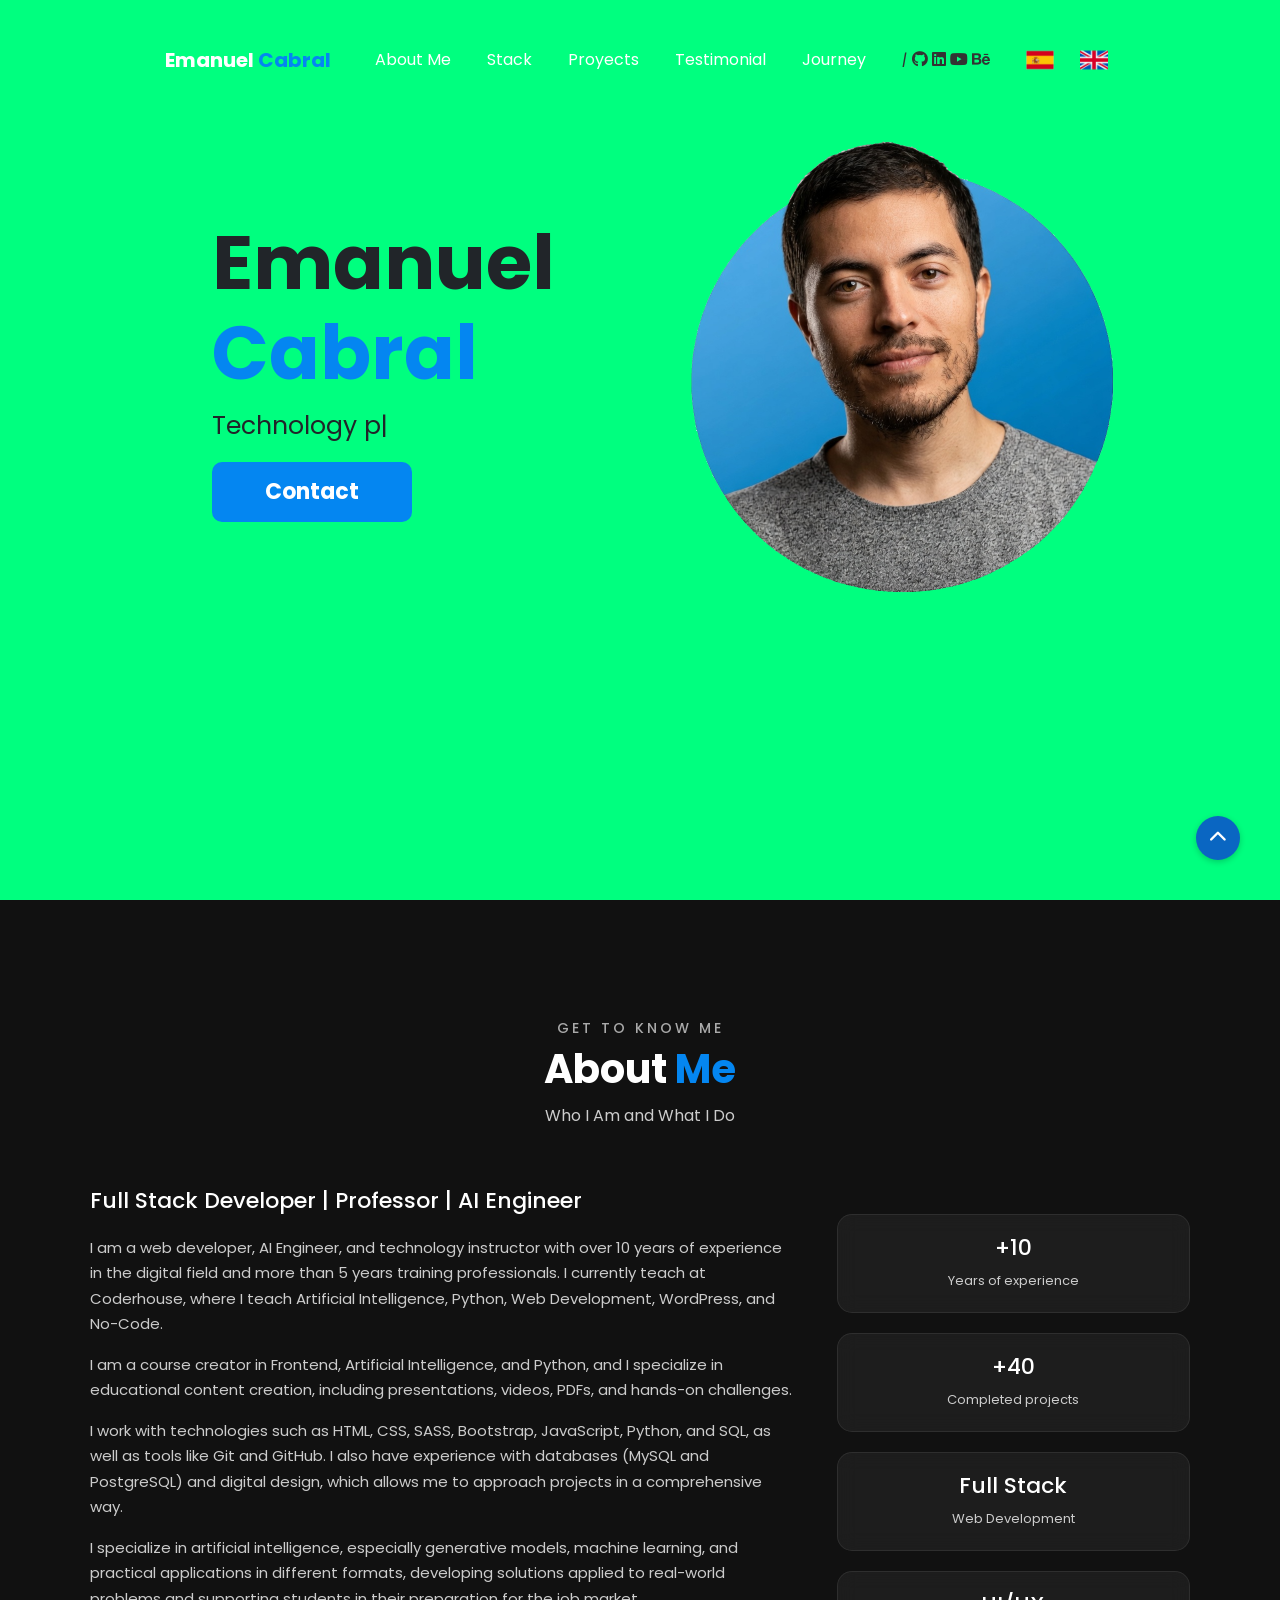
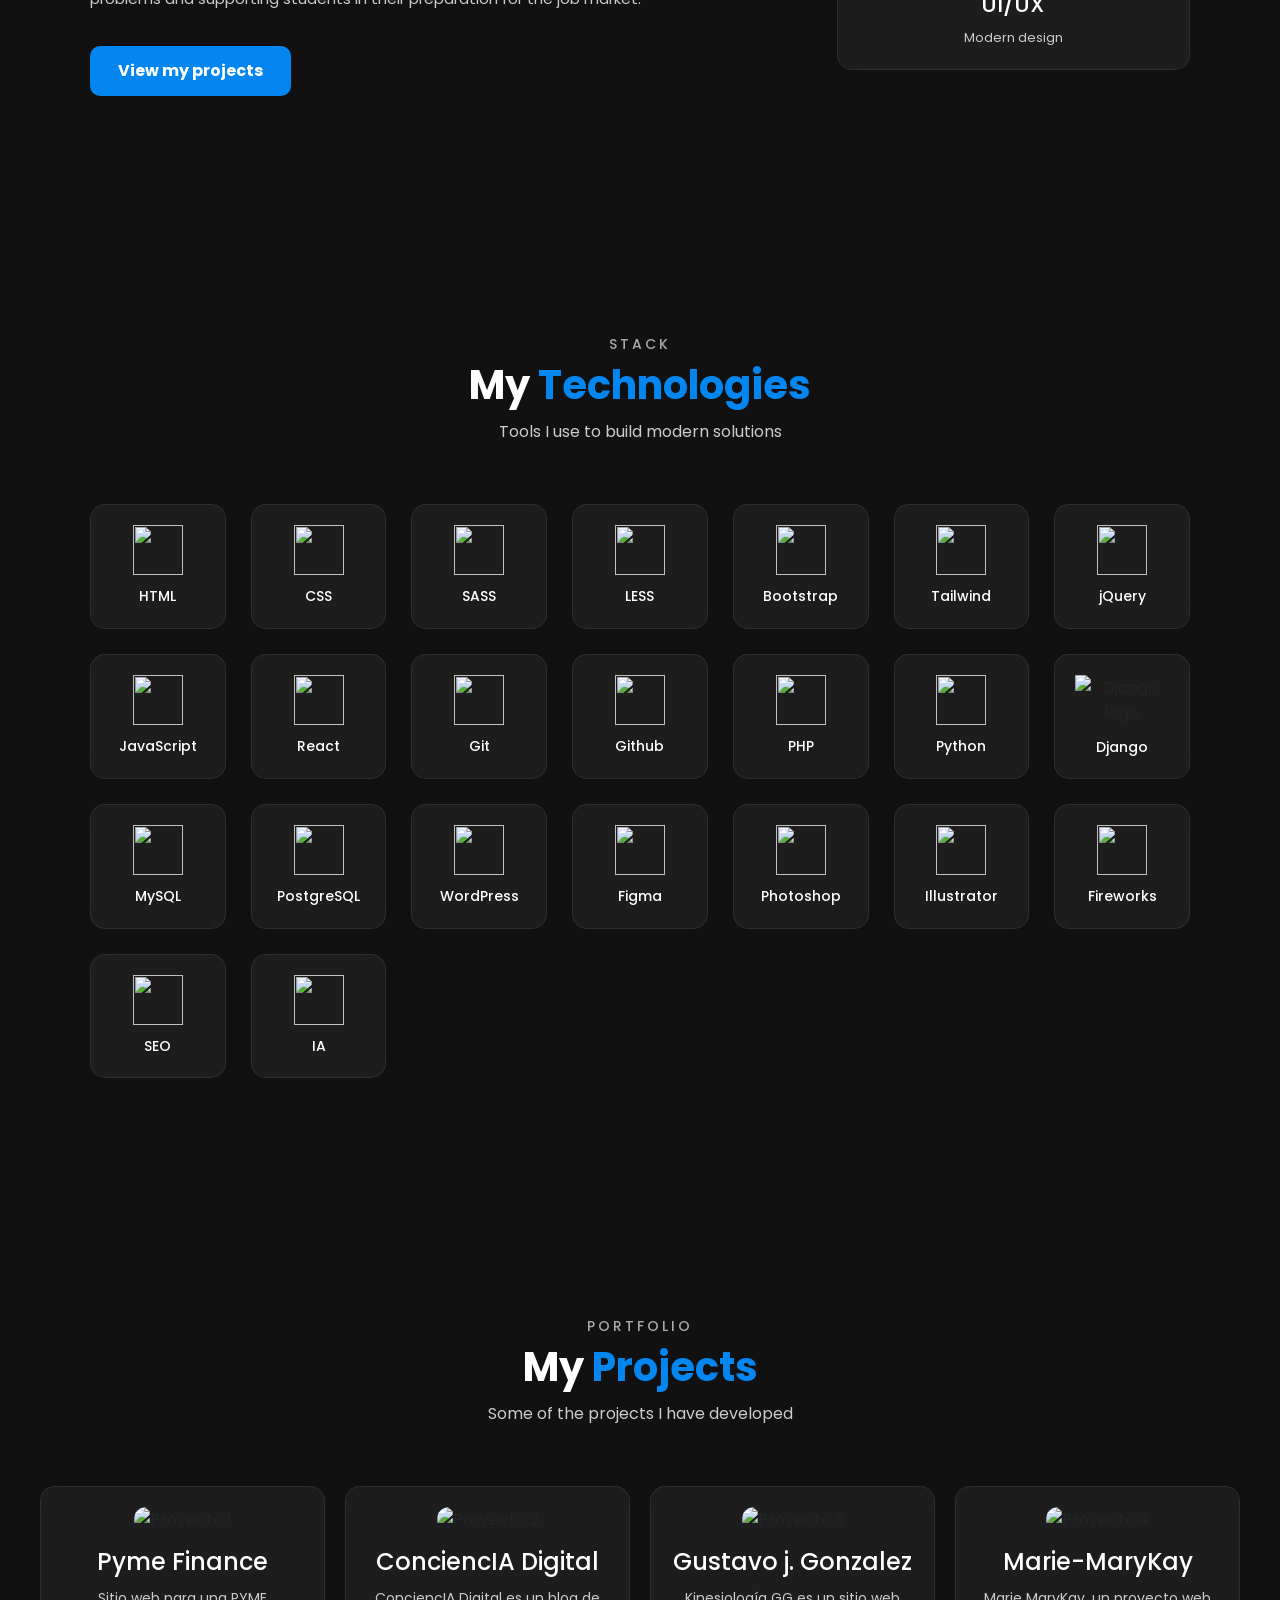
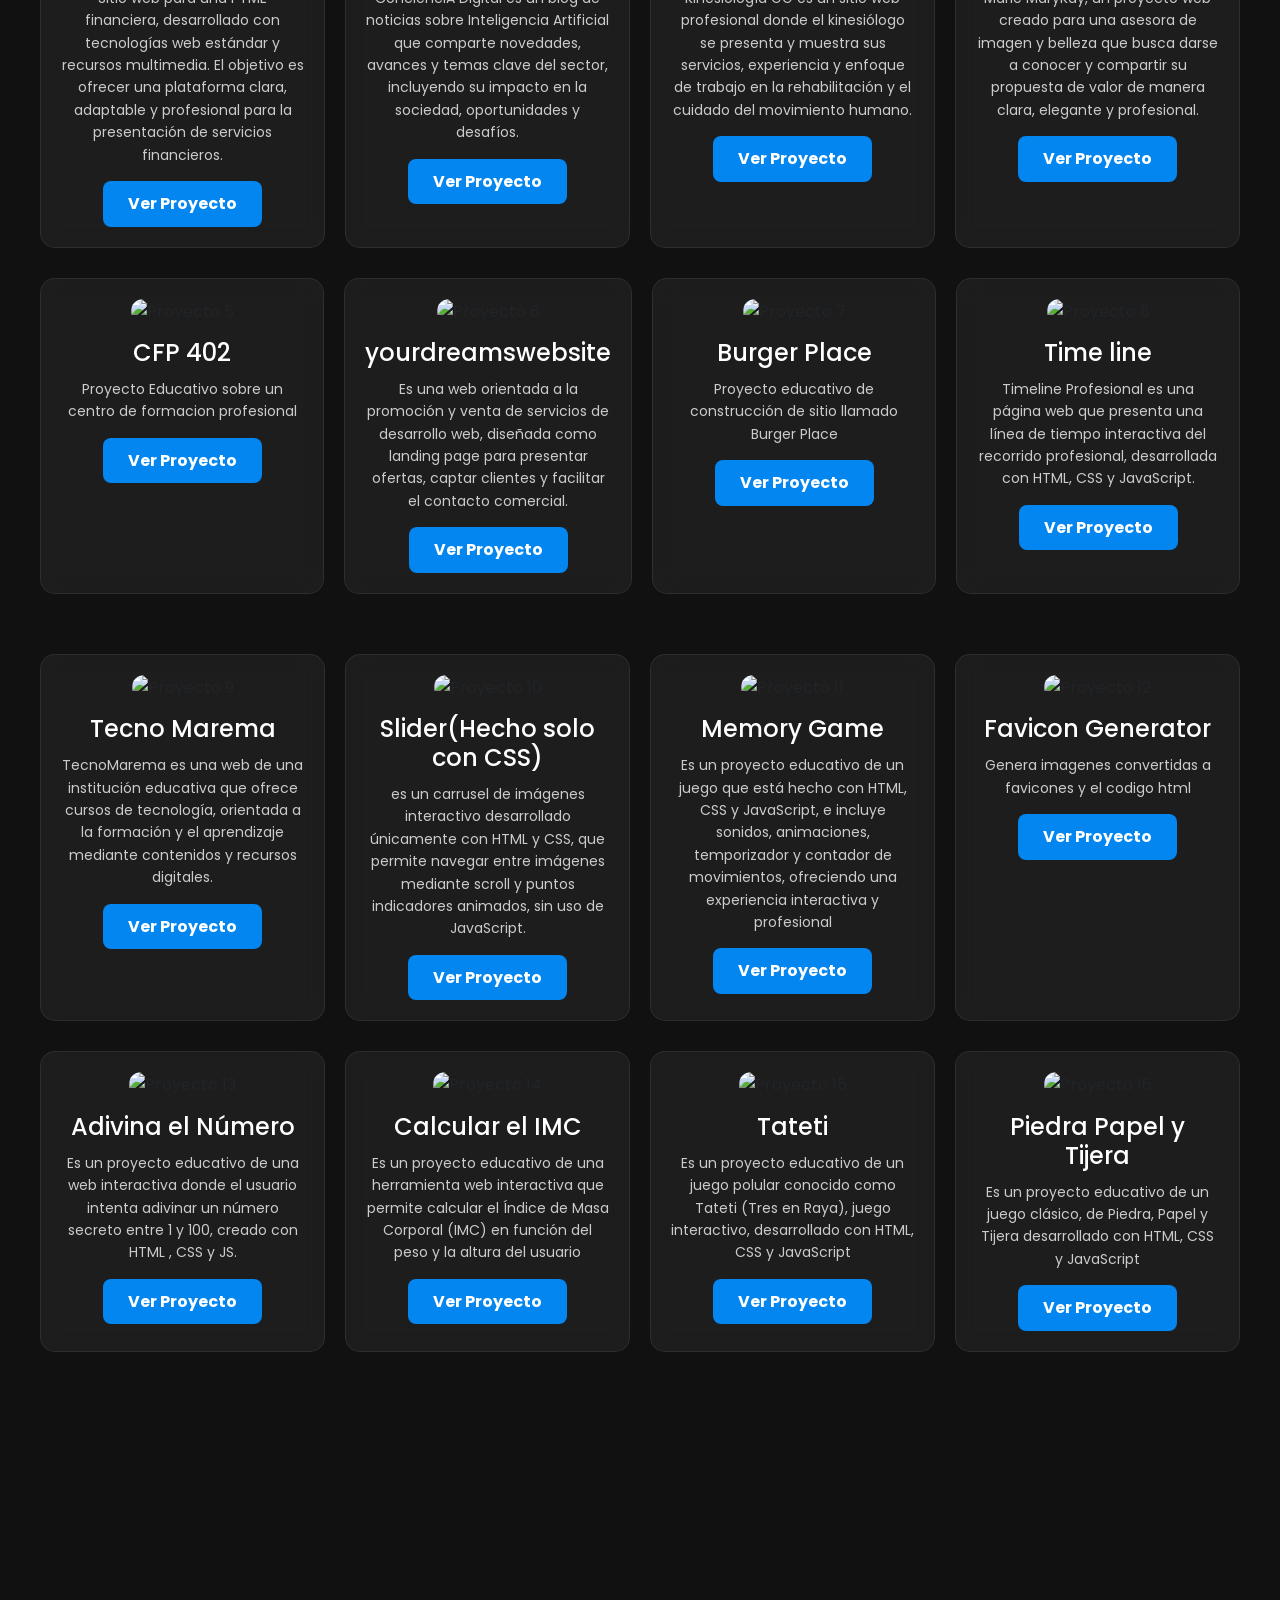
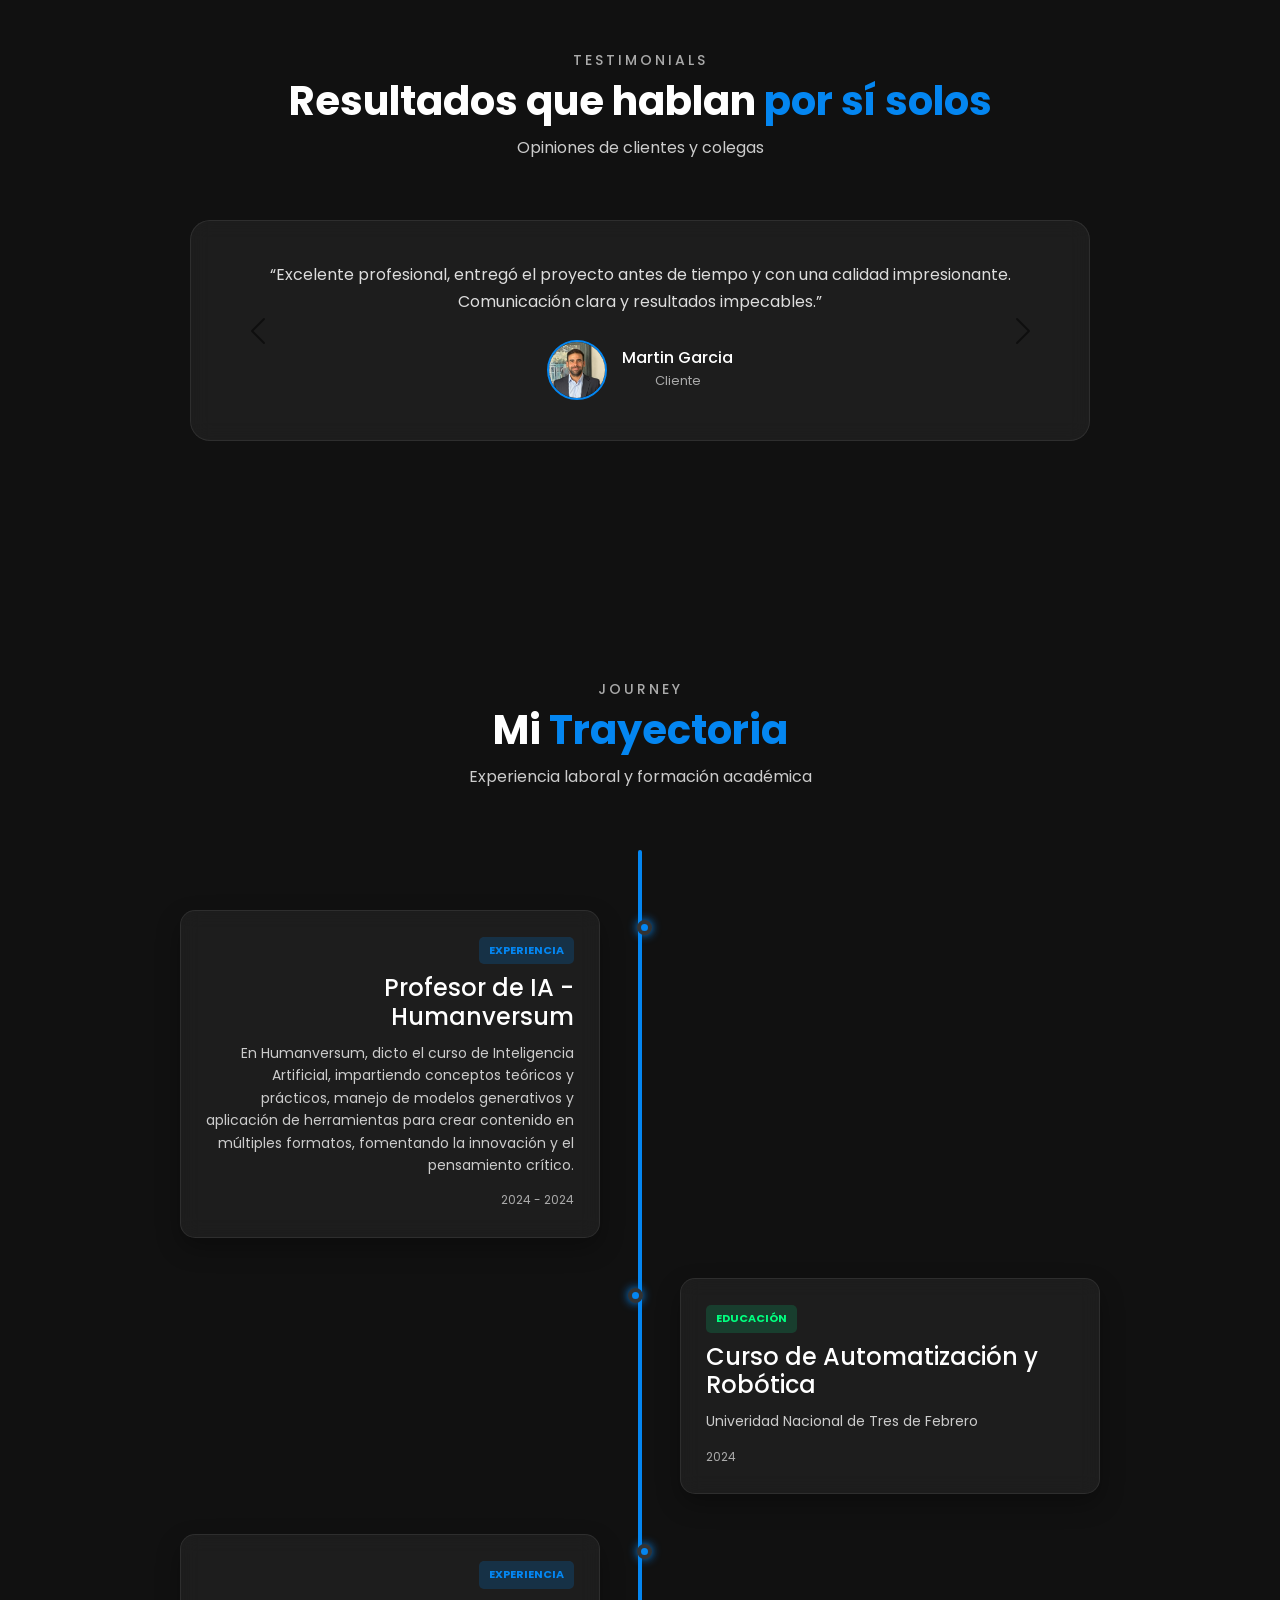
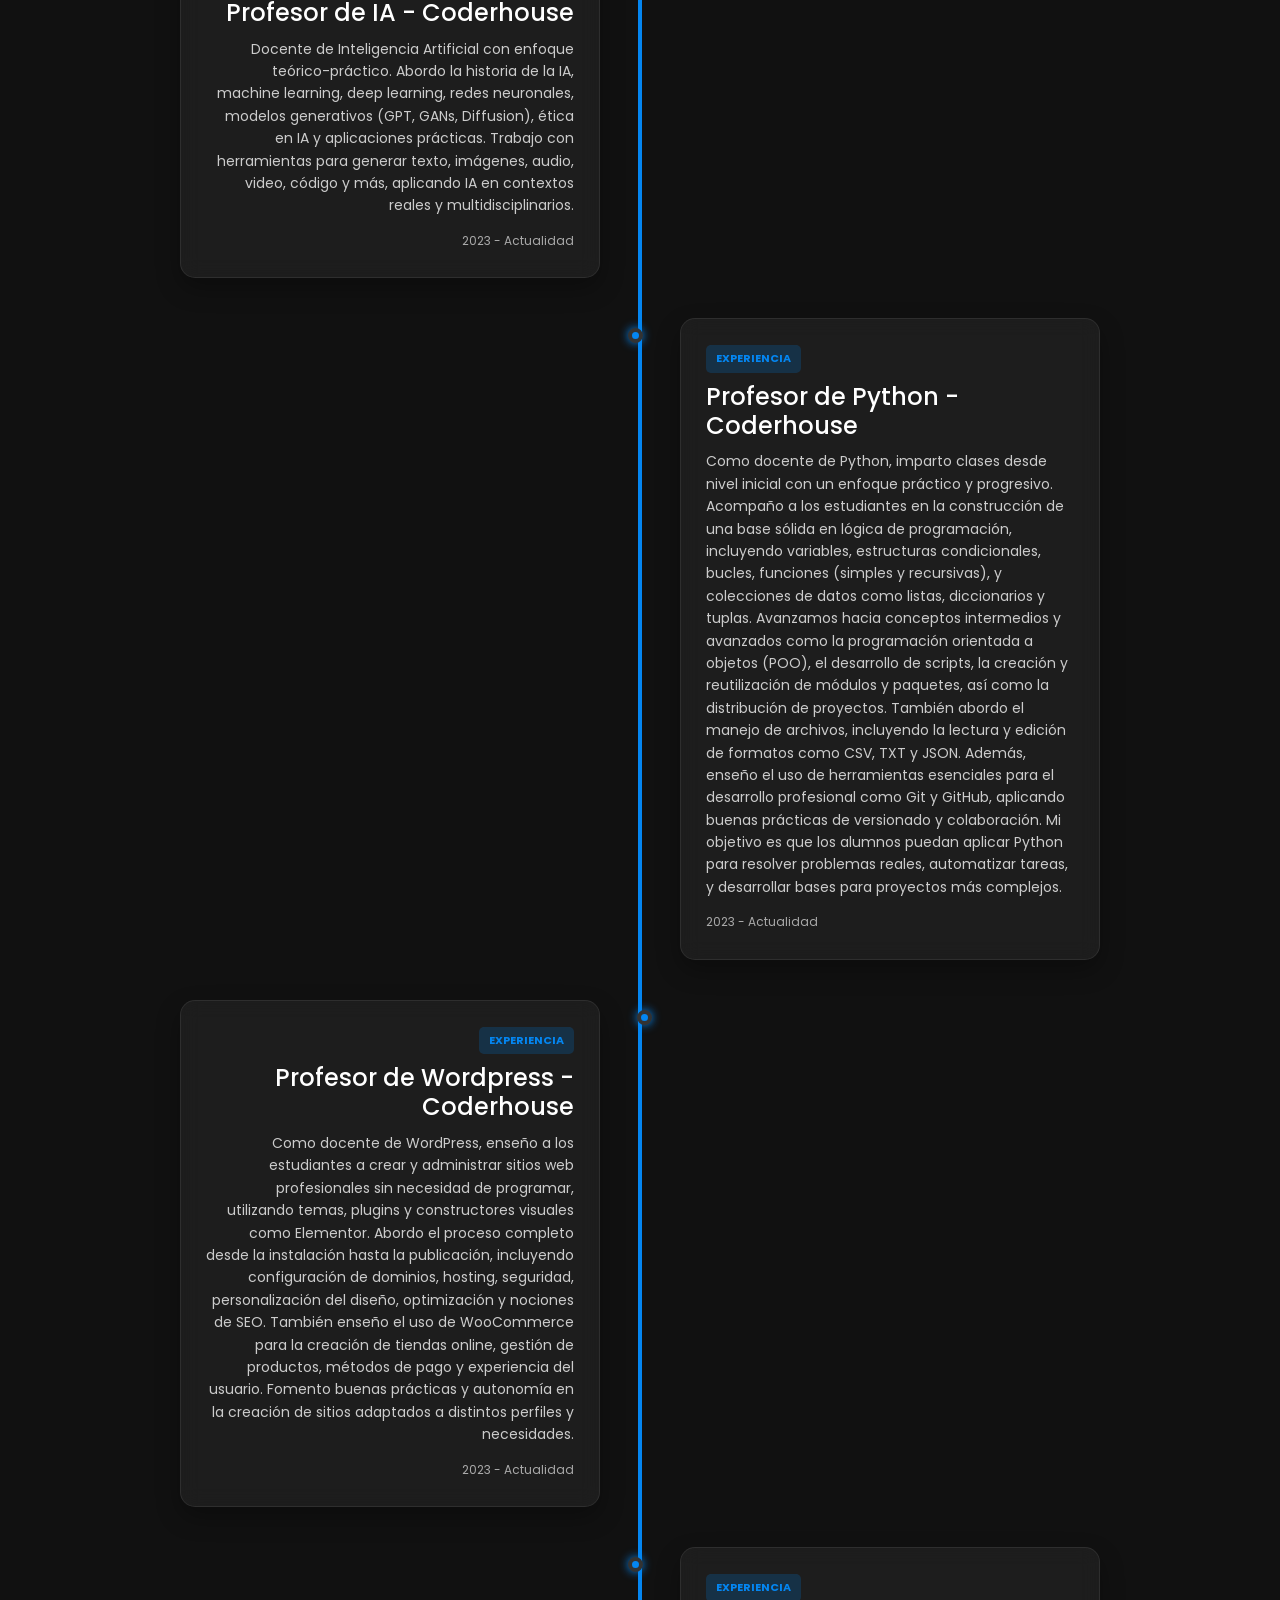
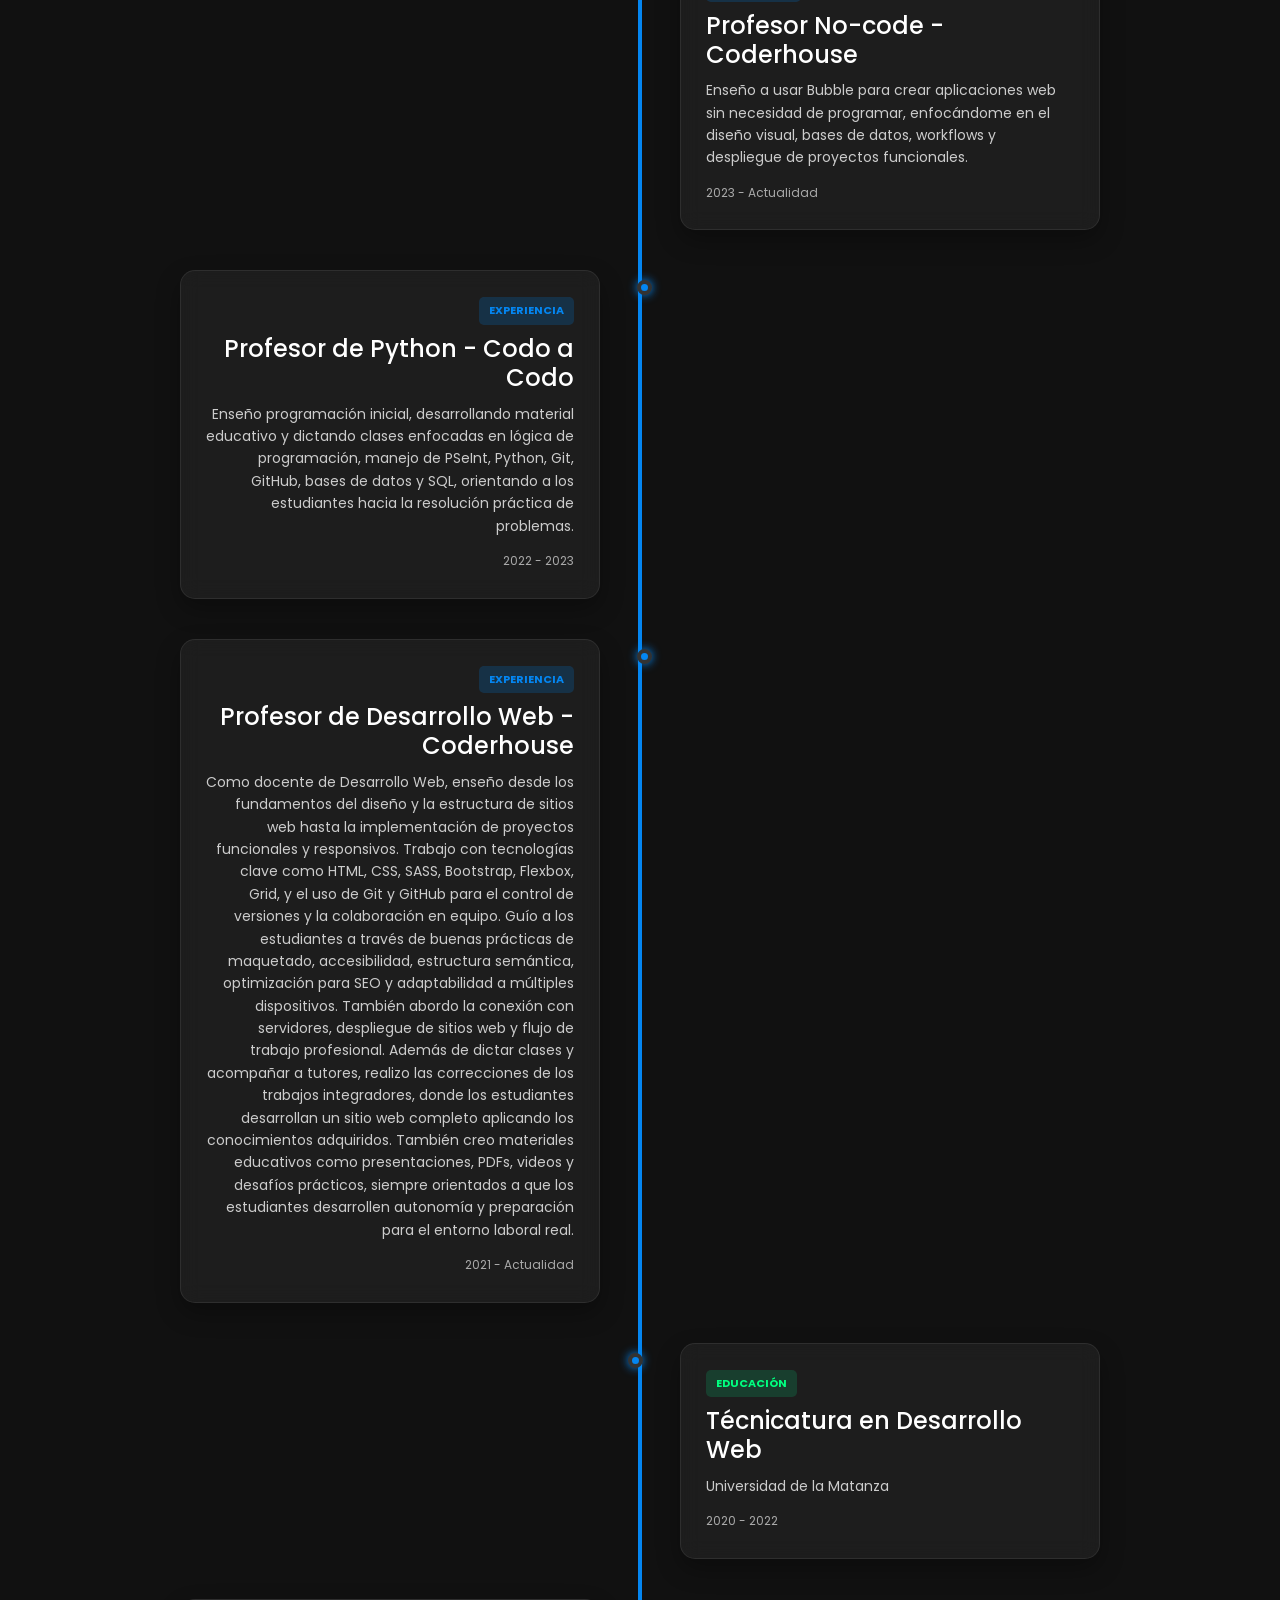
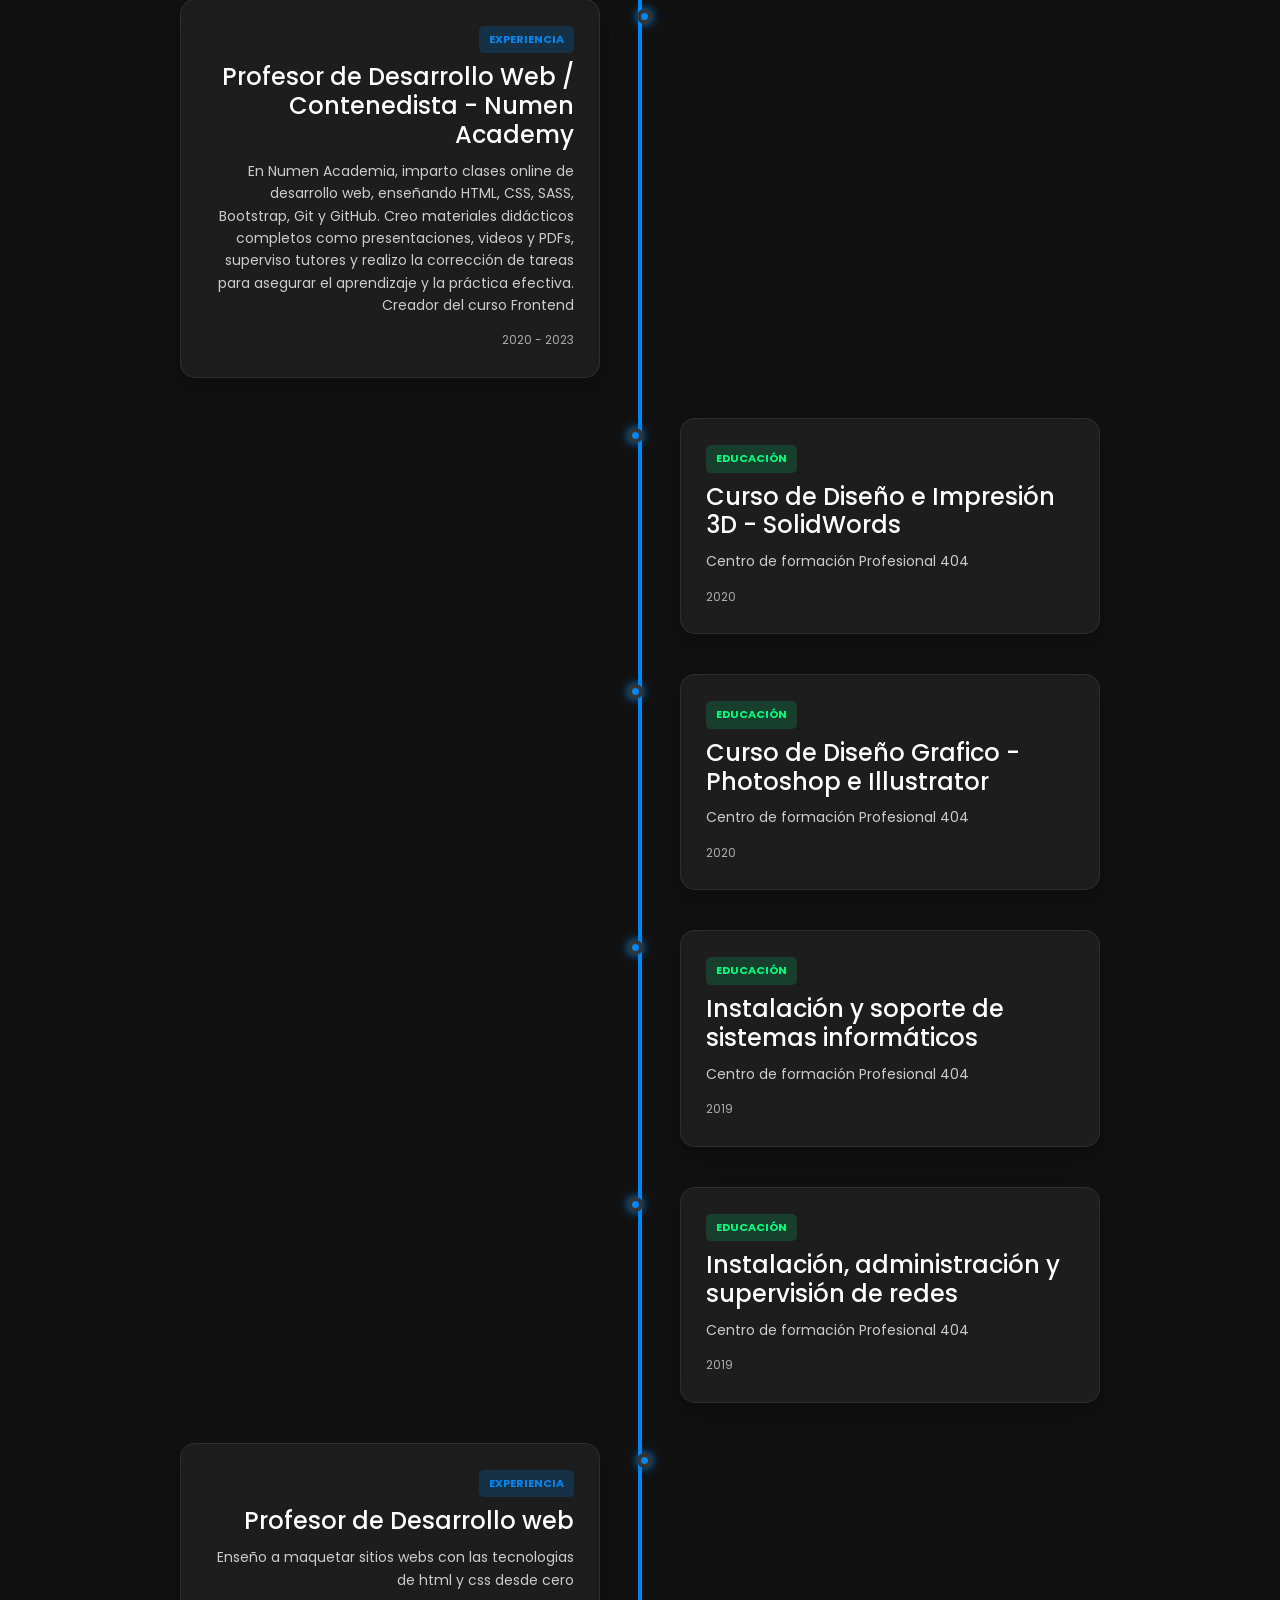
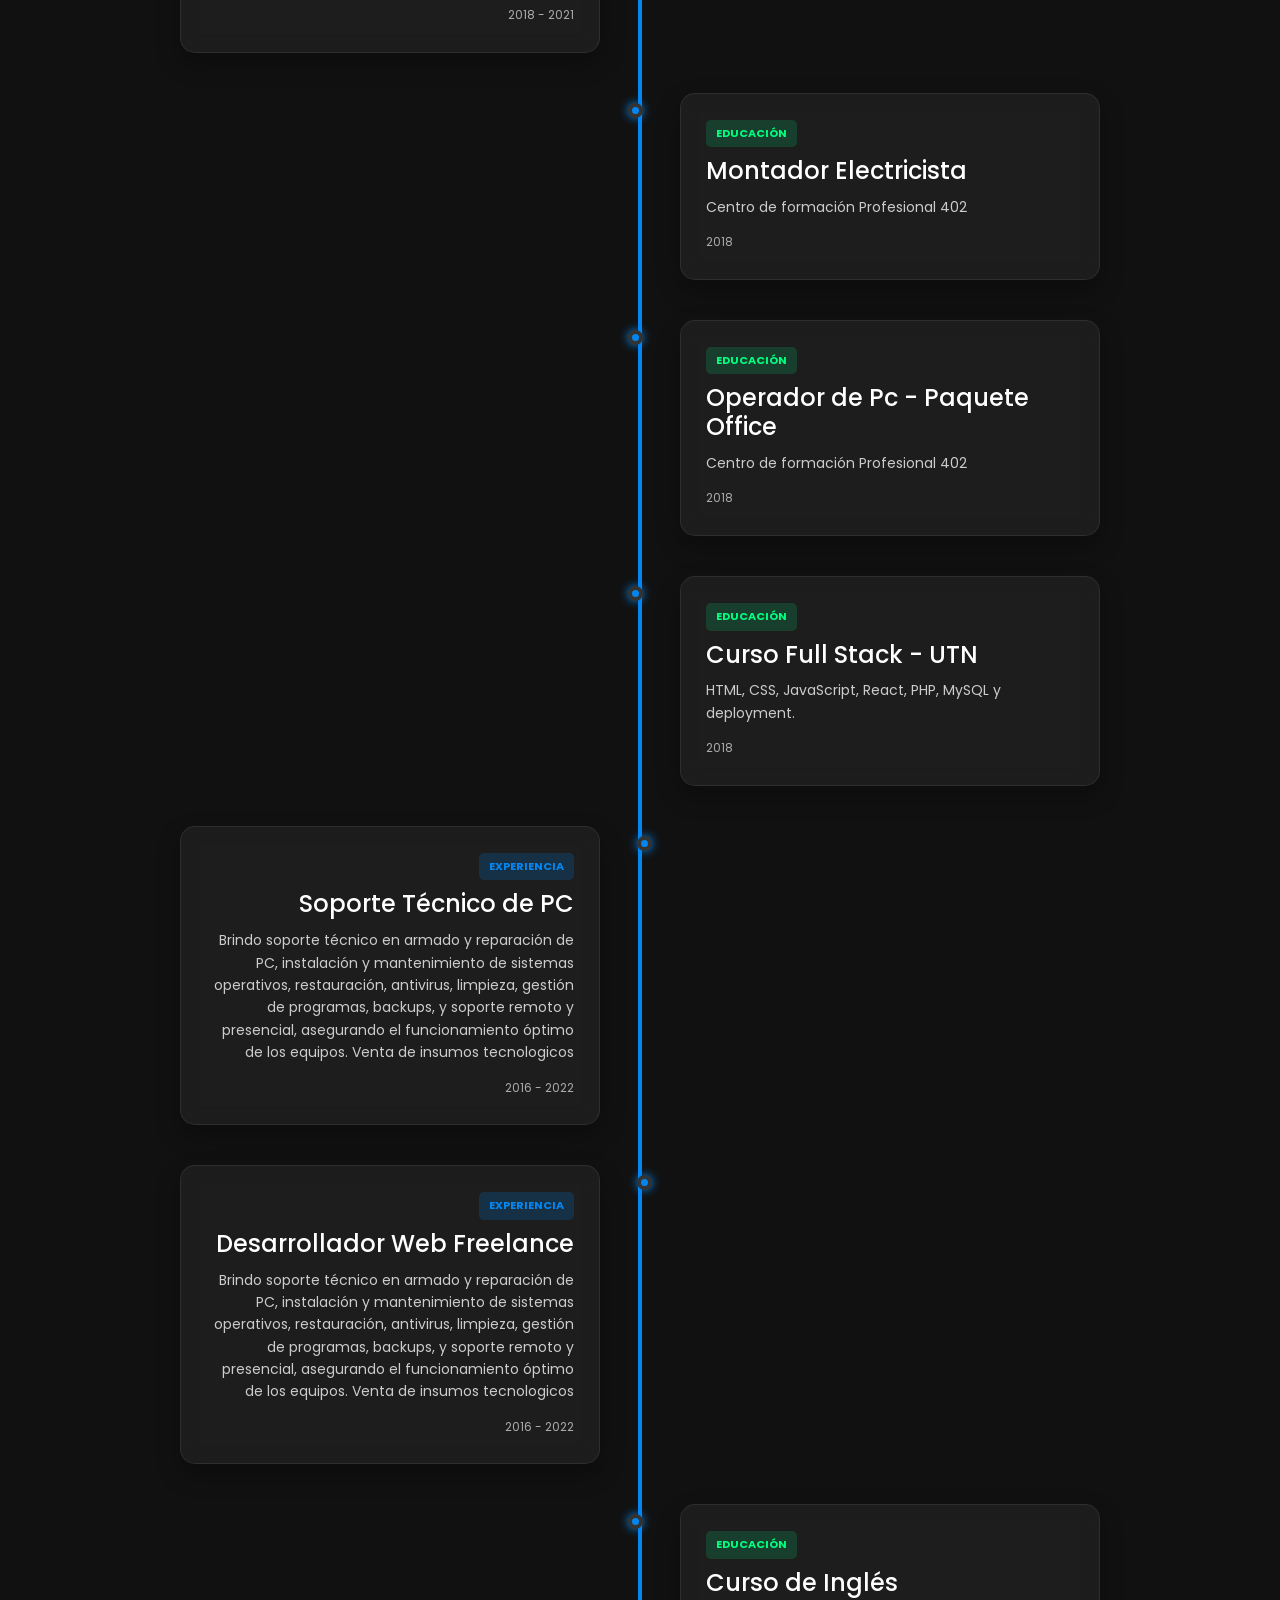
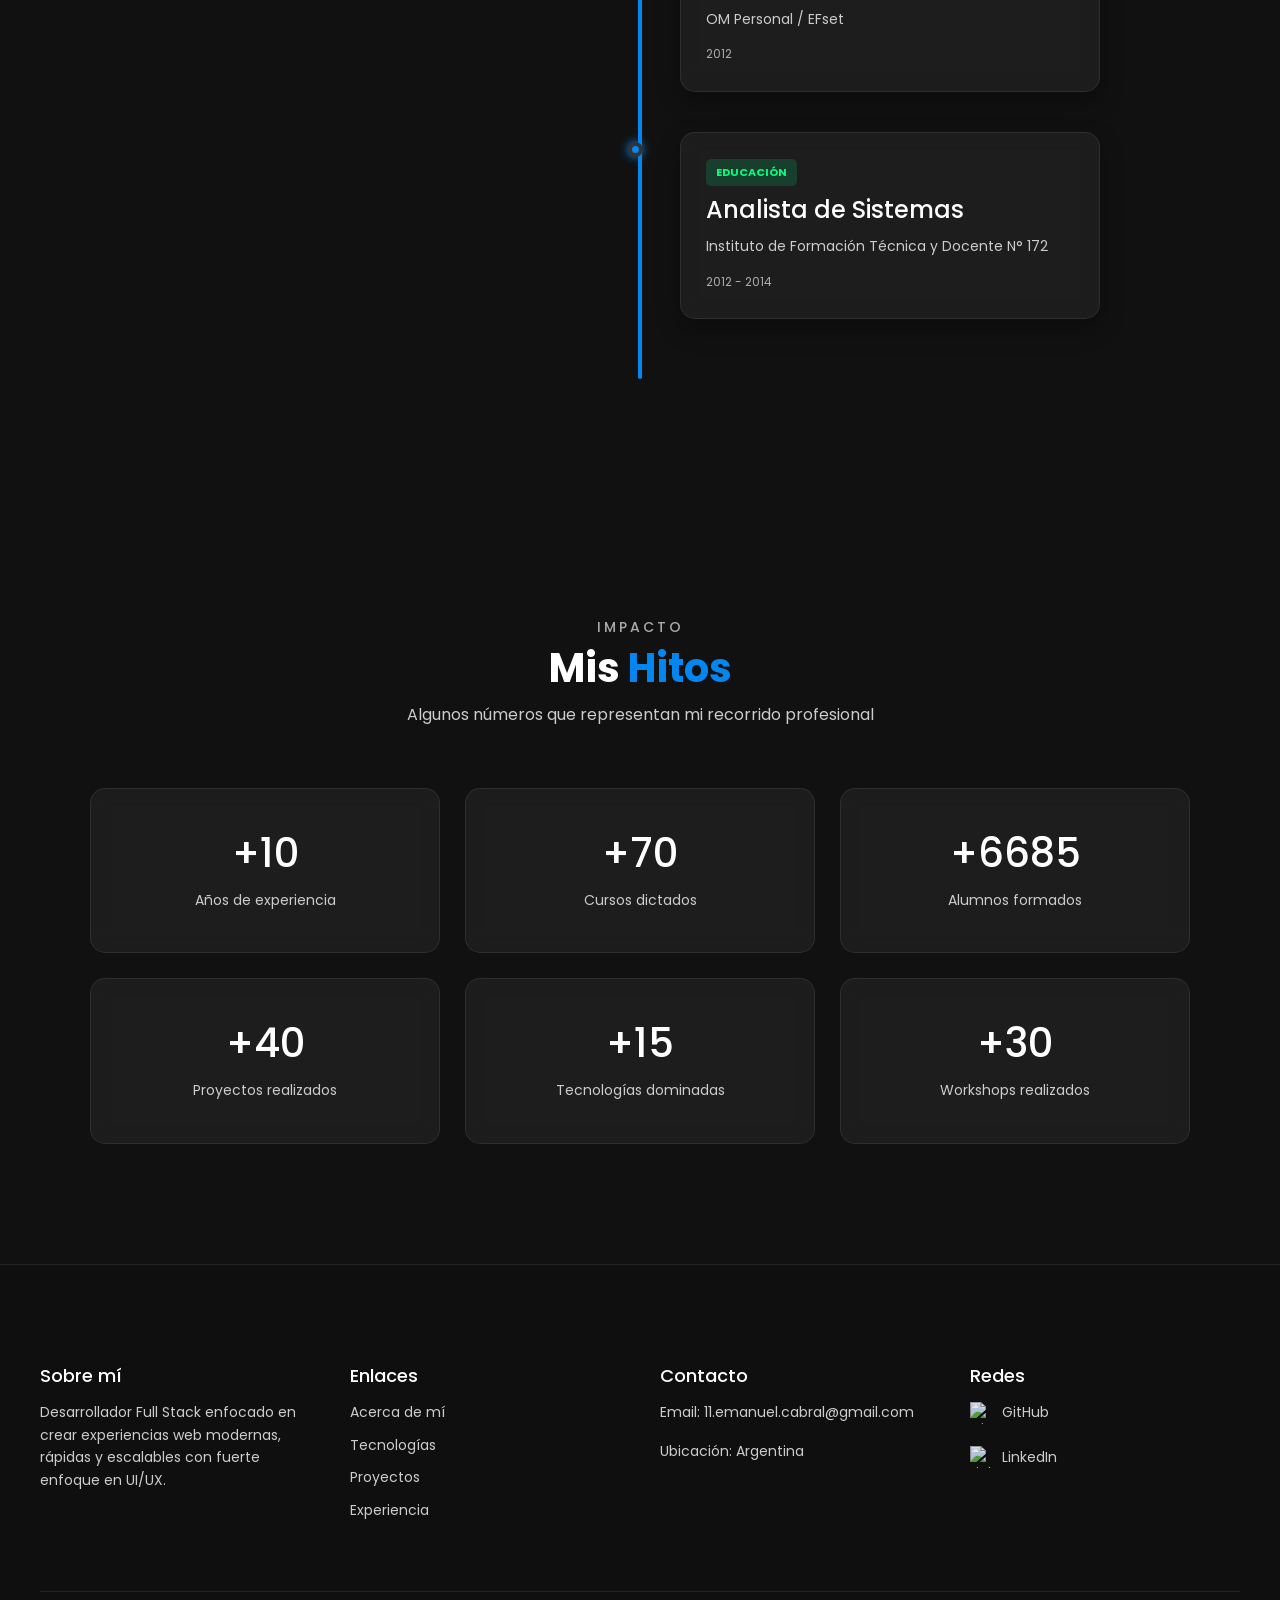
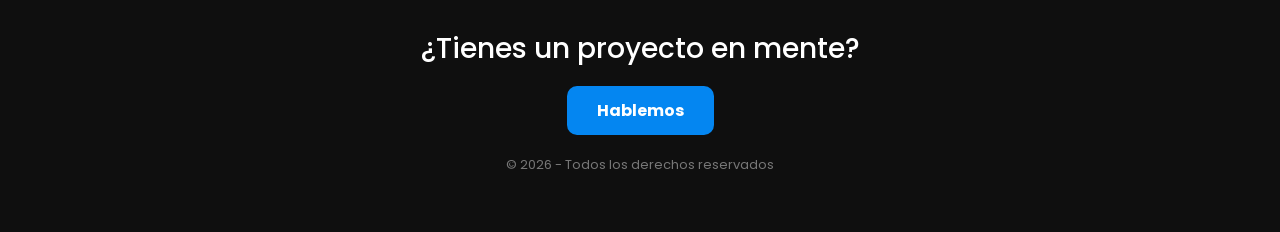
==== home.html @ 0cf4a645 "se avanza con la pagina en ingles" ====
<!DOCTYPE html>
<html lang="en">
<head>
    <meta charset="UTF-8">
    <meta name="viewport" content="width=device-width, initial-scale=1.0">
    <link rel="shortcut icon" href="img/perfil1.png" type="image/x-icon">
    <link rel="stylesheet" href="https://cdnjs.cloudflare.com/ajax/libs/font-awesome/6.5.0/css/all.min.css">
    <link href="https://cdn.jsdelivr.net/npm/bootstrap@5.1.3/dist/css/bootstrap.min.css" rel="stylesheet">
    <link rel="stylesheet" href="https://cdnjs.cloudflare.com/ajax/libs/font-awesome/7.0.1/css/all.min.css">
    <link rel="stylesheet" href="style.css">
    <title>Emanuel Cabral</title>
</head>
<body>

<!--------------------------------- HERO INICIA -------------------------------------->
<div class="container-fluid banner">
    <canvas class="canvasParticles-two" width="1536" height="243"></canvas>
    <nav class="navbar navbar-expand-sm">
        <div class="container-fluid">

            <button class="navbar-toggler" type="button" data-bs-toggle="collapse" data-bs-target="#collapsibleNavbar">
                <span class="navbar-toggler-icon"></span>
            </button>

            <div class="collapse navbar-collapse justify-content-center" id="collapsibleNavbar">
                <ul class="navbar-nav align-items-center">

                    <!-- BRAND centrado -->
                    <li class="nav-item">
                        <a class="navbar-brand" href="#">Emanuel <span>Cabral</span></a>
                    </li>

                    <li class="nav-item">
                        <a class="nav-link" href="#about">About Me</a>
                    </li>
                    <li class="nav-item">
                        <a class="nav-link" href="#stack">Stack</a>
                    </li>
                    <li class="nav-item">
                        <a class="nav-link" href="#portfolio">Proyects</a>
                    </li>
                    <li class="nav-item">
                        <a class="nav-link" href="#testimonios">Testimonial</a>
                    </li>
                    <li class="nav-item">
                        <a class="nav-link" href="#timeline">Journey</a>
                    </li>

                    <!-- REDES -->
                    <li class="nav-item">
                        <a class="nav-link" href="#">
                            <i>| </i>
                            <i class="fa-brands fa-github"></i>
                            <i class="fa-brands fa-linkedin"></i>
                            <i class="fa-brands fa-youtube"></i>
                            <i class="fa-brands fa-behance"></i>
                        </a>
                    </li>

                    <!-- IDIOMAS -->
                    <li class="nav-item idiomas">
                        <a class="nav-link" href="index-es.html" title="Español">
                            <img src="img/spain.png" alt="Español">
                        </a>
                        <a class="nav-link" href="index-en.html" title="English">
                            <img src="img/reino-unido.png" alt="English">
                        </a>
                    </li>

                </ul>
            </div>

        </div>
    </nav>

    <div class="container call">
        <div class="row">
            <div class="col-sm-6 call-left">
                <h1>Emanuel <span>Cabral</span></h1>
                <!-- <p>Desarrollador Web - Profesor - IA</p> -->
                 <p id="text"></p>
                <a href="#">Contact</a>
            </div>
            <div class="col-sm-6">
                <img src="img/perfil1.png" alt="perfil">
            </div>
        </div>
    </div>

</div>
<!--------------------------------- HERO FIN ----------------------------------------->

<!--------------------------------- ABOUT ME INICIA ---------------------------------->
<section class="about-me" id="about">

  <div class="about-me-wrapper">

    <div class="about-me-header">
      <h3>GET TO KNOW ME</h3>
      <h2>About <span>Me</span></h2>
      <p>Who I Am and What I Do</p>
    </div>

    <div class="about-me-content">

      <!-- IZQUIERDA -->
      <div class="about-me-text">

        <h4>Full Stack Developer <span>|</span> Professor <span>|</span> AI Engineer</h4>

    <p>
        I am a <span class="highlight">web developer</span>, <span class="highlight">AI Engineer</span>, and <span class="highlight">technology instructor</span> with over <span class="highlight">10 years of experience</span> in the digital field and more than <span class="highlight">5 years training professionals</span>. I currently teach at <span class="highlight">Coderhouse</span>, where I teach <span class="highlight">Artificial Intelligence</span>, <span class="highlight">Python</span>, <span class="highlight">Web Development</span>, <span class="highlight">WordPress</span>, and <span class="highlight">No-Code</span>.
    </p>

    <p>
        I am a <span class="highlight">course creator</span> in <span class="highlight">Frontend</span>, <span class="highlight">Artificial Intelligence</span>, and <span class="highlight">Python</span>, and I specialize in <span class="highlight">educational content creation</span>, including <span class="highlight">presentations</span>, <span class="highlight">videos</span>, <span class="highlight">PDFs</span>, and <span class="highlight">hands-on challenges</span>.
    </p>

    <p>
        I work with technologies such as <span class="highlight">HTML</span>, <span class="highlight">CSS</span>, <span class="highlight">SASS</span>, <span class="highlight">Bootstrap</span>, <span class="highlight">JavaScript</span>, <span class="highlight">Python</span>, and <span class="highlight">SQL</span>, as well as tools like <span class="highlight">Git</span> and <span class="highlight">GitHub</span>. I also have experience with <span class="highlight">databases</span> (<span class="highlight">MySQL</span> and <span class="highlight">PostgreSQL</span>) and <span class="highlight">digital design</span>, which allows me to approach <span class="highlight">projects in a comprehensive way</span>.
    </p>

    <p>
        I specialize in <span class="highlight">artificial intelligence</span>, especially <span class="highlight">generative models</span>, <span class="highlight">machine learning</span>, and <span class="highlight">practical applications</span> in different formats, developing <span class="highlight">solutions applied to real-world problems</span> and supporting students in their <span class="highlight">preparation for the job market</span>.
    </p>

        <a href="#portfolio" class="about-me-btn">View my projects</a>

      </div>

      <!-- DERECHA -->
        <div class="about-me-stats">

        <div class="stat-box">
            <h3>+10</h3>
            <span>Years of experience</span>
        </div>

        <div class="stat-box">
            <h3>+40</h3>
            <span>Completed projects</span>
        </div>

        <div class="stat-box">
            <h3>Full Stack</h3>
            <span>Web Development</span>
        </div>

        <div class="stat-box">
            <h3>UI/UX</h3>
            <span>Modern design</span>
        </div>

        </div>

    </div>

  </div>

</section>
<!--------------------------------- ABOUT ME FIN ------------------------------------->

<!--------------------------------- STACK INICIO ------------------------------------->
<section class="tech" id="stack">
    <div class="tech-wrapper">

        <div class="tech-header">
            <h3>STACK</h3>
            <h2>My <span>Technologies</span></h2>
            <p>Tools I use to build modern solutions</p>
        </div>

        <div class="tech-grid">

            <div class="tech-item"><img src="https://cdn.jsdelivr.net/gh/devicons/devicon/icons/html5/html5-original.svg" loading="lazy"><span>HTML</span></div>
            <div class="tech-item"><img src="https://cdn.jsdelivr.net/gh/devicons/devicon/icons/css3/css3-original.svg" loading="lazy"><span>CSS</span></div>
            <div class="tech-item"><img src="https://cdn.jsdelivr.net/gh/devicons/devicon/icons/sass/sass-original.svg" loading="lazy"><span>SASS</span></div>
            <div class="tech-item"><img src="https://cdn.jsdelivr.net/gh/devicons/devicon/icons/less/less-plain-wordmark.svg" loading="lazy"><span>LESS</span></div>

            <div class="tech-item"><img src="https://cdn.jsdelivr.net/gh/devicons/devicon/icons/bootstrap/bootstrap-original.svg" loading="lazy"><span>Bootstrap</span></div>

            <!-- Tailwind CSS logo (remoto y funcional) -->
            <div class="tech-item"><img src="https://images.icon-icons.com/2107/PNG/512/file_type_tailwind_icon_130128.png" loading="lazy"><span>Tailwind</span></div> <!-- logo oficial SVG remoto :contentReference[oaicite:0]{index=0} -->

            <div class="tech-item"><img src="https://cdn.jsdelivr.net/gh/devicons/devicon/icons/jquery/jquery-original.svg" loading="lazy"><span>jQuery</span></div>
            <div class="tech-item"><img src="https://cdn.jsdelivr.net/gh/devicons/devicon/icons/javascript/javascript-original.svg" loading="lazy"><span>JavaScript</span></div>
            <div class="tech-item"><img src="https://cdn.jsdelivr.net/gh/devicons/devicon/icons/react/react-original.svg" loading="lazy"><span>React</span></div>
            <div class="tech-item"><img src="https://git-scm.com/images/logos/downloads/Git-Icon-1788C.png" loading="lazy"><span>Git</span></div>
            <div class="tech-item"><img src="https://cdn-icons-png.flaticon.com/512/919/919847.png" loading="lazy"><span>Github</span></div>

            <div class="tech-item"><img src="https://cdn.jsdelivr.net/gh/devicons/devicon/icons/php/php-original.svg" loading="lazy"><span>PHP</span></div>
            <div class="tech-item"><img src="https://cdn.jsdelivr.net/gh/devicons/devicon/icons/python/python-original.svg" loading="lazy"><span>Python</span></div>
            <div class="tech-item">  <img src="https://assets.streamlinehq.com/image/private/w_300,h_300,ar_1/f_auto/v1/icons/3/django-icon-ozb2brnujb9dunjyx3d9xe.png/django-icon-p0v5p3t0ixxd5d03b6zt.png?_a=DATAiZAAZAA0" 
       alt="Django logo" loading="lazy"><span>Django</span></div>

            <div class="tech-item"><img src="https://cdn.jsdelivr.net/gh/devicons/devicon/icons/mysql/mysql-original.svg" loading="lazy"><span>MySQL</span></div>
            <div class="tech-item"><img src="https://cdn.jsdelivr.net/gh/devicons/devicon/icons/postgresql/postgresql-original.svg" loading="lazy"><span>PostgreSQL</span></div>

            <div class="tech-item"><img src="https://cdn.jsdelivr.net/gh/devicons/devicon/icons/wordpress/wordpress-plain.svg" loading="lazy"><span>WordPress</span></div>

            <div class="tech-item"><img src="https://cdn.jsdelivr.net/gh/devicons/devicon/icons/figma/figma-original.svg" loading="lazy"><span>Figma</span></div>
            <div class="tech-item"><img src="https://www.adobe.com/cc-shared/assets/img/product-icons/svg/photoshop-40.svg" loading="lazy"><span>Photoshop</span></div>
            <div class="tech-item"><img src="https://www.adobe.com/cc-shared/assets/img/product-icons/svg/illustrator-40.svg" loading="lazy"><span>Illustrator</span></div>
            <div class="tech-item"><img src="https://upload.wikimedia.org/wikipedia/commons/thumb/8/8d/Adobe_Fireworks_CS6_Icon.png/330px-Adobe_Fireworks_CS6_Icon.png" loading="lazy"><span>Fireworks</span></div>

            <!-- SEO / SEM / IA (íconos genéricos libres) -->
            <div class="tech-item"><img src="https://png.pngtree.com/png-vector/20230817/ourmid/pngtree-google-seo-icon-vector-png-image_9183334.png" loading="lazy"><span>SEO</span></div>
            <div class="tech-item"><img src="https://cdn-icons-png.flaticon.com/512/4712/4712109.png" loading="lazy"><span>IA</span></div>

        </div>

    </div>
</section>
<!--------------------------------- STACK FIN ---------------------------------------->

<!--------------------------------- PORTFOLIO INICIA --------------------------------->
<section class="portfolio" id="portfolio">
  <div class="portfolio-wrapper">

    <div class="portfolio-header">
    <h3>PORTFOLIO</h3>
    <h2>My <span>Projects</span></h2>
    <p>Some of the projects I have developed</p>
    </div>

    <!-- Carrusel Slide 1 -->
    <div class="portfolio-slide">
      <div class="portfolio-grid">
        <!-- Proyecto 1 -->
        <div class="portfolio-item">
          <img src="./img/portfolio/Pyme Finance.gif" alt="Proyecto 1" loading="lazy">
          <h4>Pyme Finance</h4>
          <p>Sitio web para una PYME financiera, desarrollado con tecnologías web estándar y recursos multimedia. El objetivo es ofrecer una plataforma clara, adaptable y profesional para la presentación de servicios financieros.</p>
          <a href="https://codercabral.github.io/martingarcia/" target="_blank">Ver Proyecto</a>
        </div>
        <div class="portfolio-item">
          <img src="./img/portfolio/ConciencIA Digital.gif" alt="Proyecto 2" loading="lazy">
          <h4>ConciencIA Digital</h4>
          <p>ConciencIA Digital es un blog de noticias sobre Inteligencia Artificial que comparte novedades, avances y temas clave del sector, incluyendo su impacto en la sociedad, oportunidades y desafíos.</p>
          <a href="https://emanuelcabral.github.io/ConciencIA-Digital/" target="_blank">Ver Proyecto</a>
        </div>
        <div class="portfolio-item">
          <img src="./img/portfolio/gjg.gif" alt="Proyecto 3" loading="lazy">
          <h4>Gustavo j. Gonzalez</h4>
          <p>Kinesiología GG es un sitio web profesional donde el kinesiólogo se presenta y muestra sus servicios, experiencia y enfoque de trabajo en la rehabilitación y el cuidado del movimiento humano.</p>
          <a href="https://emanuelcabral.github.io/kinesiologia-gg/" target="_blank">Ver Proyecto</a>
        </div>
        <div class="portfolio-item">
          <img src="./img/portfolio/mariemk.gif" alt="Proyecto 4" loading="lazy">
          <h4>Marie-MaryKay</h4>
          <p>Marie MaryKay, un proyecto web creado para una asesora de imagen y belleza que busca darse a conocer y compartir su propuesta de valor de manera clara, elegante y profesional.</p>
          <a href="#" target="_blank">Ver Proyecto</a>
        </div>
      </div>

      <div class="portfolio-grid">
        <!-- Proyecto 5 -->
        <div class="portfolio-item">
          <img src="./img/portfolio/cfp402.gif" alt="Proyecto 5" loading="lazy">
          <h4>CFP 402</h4>
          <p>Proyecto Educativo sobre un centro de formacion profesional</p>
          <a href="https://emanuelcabral.github.io/cfp402/" target="_blank">Ver Proyecto</a>
        </div>
        <div class="portfolio-item">
          <img src="./img/portfolio/yourdreamsweb.gif" alt="Proyecto 6" loading="lazy">
          <h4>yourdreamswebsite</h4>
          <p>Es una web orientada a la promoción y venta de servicios de desarrollo web, diseñada como landing page para presentar ofertas, captar clientes y facilitar el contacto comercial.</p>
          <a href="https://emanuelcabral.github.io/yourdreamswebsite/" target="_blank">Ver Proyecto</a>
        </div>
        <div class="portfolio-item">
          <img src="./img/portfolio/burgerplace.gif" alt="Proyecto 7" loading="lazy">
          <h4>Burger Place</h4>
          <p>Proyecto educativo de construcción de sitio llamado Burger Place</p>
          <a href="https://emanuelcabral.github.io/burger_place/" target="_blank">Ver Proyecto</a>
        </div>
        <div class="portfolio-item">
          <img src="./img/portfolio/timeline.gif" alt="Proyecto 8" loading="lazy">
          <h4>Time line</h4>
          <p>Timeline Profesional es una página web que presenta una línea de tiempo interactiva del recorrido profesional, desarrollada con HTML, CSS y JavaScript.</p>
          <a href="https://emanuelcabral.github.io/TimeLine/" target="_blank">Ver Proyecto</a>
        </div>
      </div>
    </div>

    <!-- Carrusel Slide 2 (otros 8 proyectos) -->
    <div class="portfolio-slide">
      <div class="portfolio-grid">
        <!-- Proyecto 9-12 -->
        <div class="portfolio-item">
          <img src="./img/portfolio/tecnomarema.gif" alt="Proyecto 9" loading="lazy">
          <h4>Tecno Marema</h4>
          <p>TecnoMarema es una web de una institución educativa que ofrece cursos de tecnología, orientada a la formación y el aprendizaje mediante contenidos y recursos digitales.</p>
          <a href="https://emanuelcabral.github.io/TecnoMarema/" target="_blank">Ver Proyecto</a>
        </div>
        <div class="portfolio-item">
          <img src="./img/portfolio/slider.gif" alt="Proyecto 10" loading="lazy">
          <h4>Slider(Hecho solo con CSS)</h4>
          <p>es un carrusel de imágenes interactivo desarrollado únicamente con HTML y CSS, que permite navegar entre imágenes mediante scroll y puntos indicadores animados, sin uso de JavaScript.</p>
          <a href="https://emanuelcabral.github.io/slider1/" target="_blank">Ver Proyecto</a>
        </div>
        <div class="portfolio-item">
          <img src="./img/portfolio/memory-game.gif" alt="Proyecto 11" loading="lazy">
          <h4>Memory Game</h4>
          <p>Es un proyecto educativo de un juego que está hecho con HTML, CSS y JavaScript, e incluye sonidos, animaciones, temporizador y contador de movimientos, ofreciendo una experiencia interactiva y profesional</p>
          <a href="https://emanuelcabral.github.io/memory-game/" target="_blank">Ver Proyecto</a>
        </div>
        <div class="portfolio-item">
          <!-- <img src="https://media.giphy.com/media/3o7TKL3Yj7J8k28myE/giphy.gif" alt="Proyecto 12" loading="lazy"> -->
          <img src="./img/portfolio/favicon.gif" alt="Proyecto 12" loading="lazy">
          <h4>Favicon Generator</h4>
          <p>Genera imagenes convertidas a favicones y el codigo html</p>
          <a href="https://emanuelcabral.github.io/generador-de-favicones/" target="_blank">Ver Proyecto</a>
        </div>
      </div>

      <div class="portfolio-grid">
        <!-- Proyecto 13-16 -->
        <div class="portfolio-item">
          <img src="./img/portfolio/adivina-el-numero.gif" alt="Proyecto 13" loading="lazy">
          <h4>Adivina el Número</h4>
          <p>Es un proyecto educativo de una web interactiva donde el usuario intenta adivinar un número secreto entre 1 y 100, creado con HTML , CSS y JS.</p>
          <a href="https://emanuelcabral.github.io/adivina-el-numero/" target="_blank">Ver Proyecto</a>
        </div>
        <div class="portfolio-item">
          <img src="./img/portfolio/imc.gif" alt="Proyecto 14" loading="lazy">
          <h4>Calcular el IMC</h4>
          <p>Es un proyecto educativo de una herramienta web interactiva que permite calcular el Índice de Masa Corporal (IMC) en función del peso y la altura del usuario</p>
          <a href="https://emanuelcabral.github.io/calcular-IMC/" target="_blank">Ver Proyecto</a>
        </div>
        <div class="portfolio-item">
          <img src="./img/portfolio/tateti.gif" alt="Proyecto 15" loading="lazy">
          <h4>Tateti</h4>
          <p>Es un proyecto educativo de un juego polular conocido como Tateti (Tres en Raya), juego interactivo, desarrollado con HTML, CSS y JavaScript</p>
          <a href="https://emanuelcabral.github.io/tateti/" target="_blank">Ver Proyecto</a>
        </div>
        <div class="portfolio-item">
          <img src="./img/portfolio/piedra-papel-tijera.gif" alt="Proyecto 16" loading="lazy">
          <h4>Piedra Papel y Tijera</h4>
          <p>Es un proyecto educativo de un juego clásico, de Piedra, Papel y Tijera desarrollado con HTML, CSS y JavaScript</p>
          <a href="https://emanuelcabral.github.io/piedra-papel-y-tijera/" target="_blank">Ver Proyecto</a>
        </div>
      </div>
    </div>

  </div>
</section>
<!--------------------------------- PORTFOLIO FIN ------------------------------------>

<!--------------------------------- TESTIMONIAL INICIA ------------------------------->

<section class="testimonials" id="testimonios">

  <div class="testimonials-wrapper">

    <div class="testimonials-header">
      <h3>TESTIMONIALS</h3>
      <h2>Resultados que hablan<span> por sí solos</span></h2>
      <p>Opiniones de clientes y colegas</p>
    </div>

    <div id="testimonialCarousel" class="carousel slide" data-bs-ride="carousel">

      <div class="carousel-inner">

        <!-- TESTIMONIO 1 -->
        <div class="carousel-item active">
          <div class="testimonial-card">

            <p>
              “Excelente profesional, entregó el proyecto antes de tiempo y con una calidad impresionante.
              Comunicación clara y resultados impecables.”
            </p>

            <div class="testimonial-user">
              <img src="./img/martin garcia.jpeg" alt="user">
              <div>
                <h4>Martin Garcia</h4>
                <span>Cliente</span>
              </div>
            </div>

          </div>
        </div>

        <!-- TESTIMONIO 2 -->
        <div class="carousel-item">
          <div class="testimonial-card">

            <p>
              “Excelente experiencia trabajar con Emanuel, fui parte del equipo en Coderhouse en el que se desempeño como profesor cumpliendo a la perfección el rol”
            </p>

            <div class="testimonial-user">
              <img src="./img/federico lucero.jpeg" alt="user">
              <div>
                <h4>Federico Lucero</h4>
                <span>Tutor de Desarrollo web</span>
              </div>
            </div>

          </div>
        </div>

        <!-- TESTIMONIO 3 -->
        <div class="carousel-item">
          <div class="testimonial-card">

            <p>
              “Emanuel fue mi primer profesor en Numen Academy, con él asenté las bases de frontend. Sus clases fueron excelentes, aprendí de manera didáctica y dinámica conceptos de HTML, CSS, Flexbox, Grid, animaciones y Bootstrap, ademas de compartirnos herramientas para usar en los proyectos. Siempre estuvo predispuesto a resolver dudas propias y del grupo, como así también en darnos un freedback constructivo ante los trabajos prácticos propuestos. Excelente docente. Uno de los motivos por que recomiendo Numen Academy. Siempre agradecido.”
            </p>

            <div class="testimonial-user">
              <img src="./img/ivan vila.jpeg" alt="user">
              <div>
                <h4>Iván José Vila</h4>
                <span>Estudiante</span>
              </div>
            </div>

          </div>
        </div>

        <!-- TESTIMONIO 4 -->
        <div class="carousel-item">
          <div class="testimonial-card">

            <p>
              “Hola profesor, ante todo darle las GRACIAS por tan buenas clases. La verdad que ha sido uno de los mejores profesores que me ha tocado en Coder, estoy muy contenta con los avances que he visto en mi y ha sido en gran parte por la calidad de su enseñanza. Se nota que le gusta transmitir sus conocimientos y tiene mucha paciencia. Estoy muy agradecida. Espero que me toque en otro curso :)”
            </p>

            <div class="testimonial-user">
              <img src="./img/avatar.svg" alt="user">
              <div>
                <h4>Clara Villalba</h4>
                <span>Estudiante</span>
              </div>
            </div>

          </div>
        </div>

        <!-- TESTIMONIO 5 -->
        <div class="carousel-item">
          <div class="testimonial-card">

            <p>
              “Excelente el profesor. Te mantiene entretenido y prestando atención en clase. Le mete mucha onda, lo que te permite que si estas cansado por el horario no te pierdas.”
            </p>

            <div class="testimonial-user">
              <img src="./img/avatar.svg" alt="user">
              <div>
                <h4>Florencia P.</h4>
                <span>Estudiante</span>
              </div>
            </div>

          </div>
        </div>

        <!-- TESTIMONIO 6 -->
        <div class="carousel-item">
          <div class="testimonial-card">

            <p>
              “Muy buen profesor ! Es la tercera vez que curso este curso y al primero que le entiendo!”
            </p>

            <div class="testimonial-user">
              <img src="./img/avatar.svg" alt="user">
              <div>
                <h4>Carlos J.</h4>
                <span>Estudiante</span>
              </div>
            </div>

          </div>
        </div>

        <!-- TESTIMONIO 7 -->
        <div class="carousel-item">
          <div class="testimonial-card">

            <p>
              “Me encantó. Dejé de cursar por un tiempo en Coder, pero nunca tuve una clase tan dinámica y bien explicada. ¡Excelente trabajo!”
            </p>

            <div class="testimonial-user">
              <img src="./img/avatar.svg" alt="user">
              <div>
                <h4>Esteban B.</h4>
                <span>Estudiante</span>
              </div>
            </div>

          </div>
        </div>
        
        <!-- TESTIMONIO 8 -->
        <div class="carousel-item">
          <div class="testimonial-card">

            <p>
              “La verdad que Emanuel es un genio y gran profe se preocupa por que entendamos”
            </p>

            <div class="testimonial-user">
              <img src="./img/avatar.svg" alt="user">
              <div>
                <h4>Eva S.</h4>
                <span>Estudiante</span>
              </div>
            </div>

          </div>
        </div>



      </div>

      <!-- CONTROLES -->
      <button class="carousel-control-prev" type="button" data-bs-target="#testimonialCarousel" data-bs-slide="prev">
        <span class="carousel-control-prev-icon"></span>
      </button>

      <button class="carousel-control-next" type="button" data-bs-target="#testimonialCarousel" data-bs-slide="next">
        <span class="carousel-control-next-icon"></span>
      </button>

    </div>

  </div>

</section>
<!--------------------------------- TESTIMONIAL FIN ---------------------------------->

<!--------------------------------- TIMELINE INICIA ---------------------------------->

<section class="timeline-section" id="timeline">

  <div class="timeline-wrapper">

    <div class="timeline-header">
      <h3>JOURNEY</h3>
      <h2>Mi <span>Trayectoria</span></h2>
      <p>Experiencia laboral y formación académica</p>
    </div>

    <div class="timeline">

      <!-- ITEM 1 -->
      <div class="timeline-item left">
        <div class="timeline-content">
          <span class="tag exp">EXPERIENCIA</span>
          <h4>Profesor de IA - Humanversum</h4>
          <p>En Humanversum, dicto el curso de Inteligencia Artificial, impartiendo conceptos teóricos y prácticos, manejo de modelos generativos y aplicación de herramientas para crear contenido en múltiples formatos, fomentando la innovación y el pensamiento crítico.</p>
          <span class="date">2024 - 2024</span>
        </div>
      </div>

      <!-- ITEM 2 -->
      <div class="timeline-item right">
        <div class="timeline-content">
          <span class="tag edu">EDUCACIÓN</span>
          <h4>Curso de Automatización y Robótica</h4>
          <p>Univeridad Nacional de Tres de Febrero</p>
          <span class="date">2024</span>
        </div>
      </div>

      <!-- ITEM 3 -->
      <div class="timeline-item left">
        <div class="timeline-content">
          <span class="tag exp">EXPERIENCIA</span>
          <h4>Profesor de IA - Coderhouse</h4>
          <p>Docente de Inteligencia Artificial con enfoque teórico-práctico. Abordo la historia de la IA, machine learning, deep learning, redes neuronales, modelos generativos (GPT, GANs, Diffusion), ética en IA y aplicaciones prácticas. Trabajo con herramientas para generar texto, imágenes, audio, video, código y más, aplicando IA en contextos reales y multidisciplinarios.</p>
          <span class="date">2023 - Actualidad</span>
        </div>
      </div>

      <!-- ITEM 4 -->
      <div class="timeline-item right">
        <div class="timeline-content">
          <span class="tag exp">EXPERIENCIA</span>
          <h4>Profesor de Python - Coderhouse</h4>
          <p>Como docente de Python, imparto clases desde nivel inicial con un enfoque práctico y progresivo. Acompaño a los estudiantes en la construcción de una base sólida en lógica de programación, incluyendo variables, estructuras condicionales, bucles, funciones (simples y recursivas), y colecciones de datos como listas, diccionarios y tuplas.

Avanzamos hacia conceptos intermedios y avanzados como la programación orientada a objetos (POO), el desarrollo de scripts, la creación y reutilización de módulos y paquetes, así como la distribución de proyectos. También abordo el manejo de archivos, incluyendo la lectura y edición de formatos como CSV, TXT y JSON.

Además, enseño el uso de herramientas esenciales para el desarrollo profesional como Git y GitHub, aplicando buenas prácticas de versionado y colaboración. Mi objetivo es que los alumnos puedan aplicar Python para resolver problemas reales, automatizar tareas, y desarrollar bases para proyectos más complejos.</p>
          <span class="date">2023 - Actualidad</span>
        </div>
      </div>

    <!-- ITEM 4 -->
      <div class="timeline-item left">
        <div class="timeline-content">
          <span class="tag exp">EXPERIENCIA</span>
          <h4>Profesor de Wordpress - Coderhouse</h4>
          <p>Como docente de WordPress, enseño a los estudiantes a crear y administrar sitios web profesionales sin necesidad de programar, utilizando temas, plugins y constructores visuales como Elementor. Abordo el proceso completo desde la instalación hasta la publicación, incluyendo configuración de dominios, hosting, seguridad, personalización del diseño, optimización y nociones de SEO. También enseño el uso de WooCommerce para la creación de tiendas online, gestión de productos, métodos de pago y experiencia del usuario. Fomento buenas prácticas y autonomía en la creación de sitios adaptados a distintos perfiles y necesidades.</p>
          <span class="date">2023 - Actualidad</span>
        </div>
      </div>

      <!-- ITEM 5 -->
      <div class="timeline-item right">
        <div class="timeline-content">
          <span class="tag exp">EXPERIENCIA</span>
          <h4>Profesor No-code - Coderhouse</h4>
          <p>Enseño a usar Bubble para crear aplicaciones web sin necesidad de programar, enfocándome en el diseño visual, bases de datos, workflows y despliegue de proyectos funcionales.</p>
          <span class="date">2023 - Actualidad</span>
        </div>
      </div>


      <!-- ITEM 6 -->
      <div class="timeline-item left">
        <div class="timeline-content">
          <span class="tag exp">EXPERIENCIA</span>
          <h4>Profesor de Python - Codo a Codo</h4>
          <p>Enseño programación inicial, desarrollando material educativo y dictando clases enfocadas en lógica de programación, manejo de PSeInt, Python, Git, GitHub, bases de datos y SQL, orientando a los estudiantes hacia la resolución práctica de problemas.</p>
          <span class="date">2022 - 2023</span>
        </div>
      </div>

      <!-- ITEM 7 -->
      <div class="timeline-item left">
        <div class="timeline-content">
          <span class="tag exp">EXPERIENCIA</span>
          <h4>Profesor de Desarrollo Web - Coderhouse</h4>
          <p>Como docente de Desarrollo Web, enseño desde los fundamentos del diseño y la estructura de sitios web hasta la implementación de proyectos funcionales y responsivos. Trabajo con tecnologías clave como HTML, CSS, SASS, Bootstrap, Flexbox, Grid, y el uso de Git y GitHub para el control de versiones y la colaboración en equipo.

Guío a los estudiantes a través de buenas prácticas de maquetado, accesibilidad, estructura semántica, optimización para SEO y adaptabilidad a múltiples dispositivos. También abordo la conexión con servidores, despliegue de sitios web y flujo de trabajo profesional.

Además de dictar clases y acompañar a tutores, realizo las correcciones de los trabajos integradores, donde los estudiantes desarrollan un sitio web completo aplicando los conocimientos adquiridos. También creo materiales educativos como presentaciones, PDFs, videos y desafíos prácticos, siempre orientados a que los estudiantes desarrollen autonomía y preparación para el entorno laboral real.</p>
          <span class="date">2021 - Actualidad</span>
        </div>
      </div>

      <!-- ITEM 8 -->
      <div class="timeline-item right">
        <div class="timeline-content">
          <span class="tag edu">EDUCACIÓN</span>
          <h4>Técnicatura en Desarrollo Web</h4>
          <p>Universidad de la Matanza</p>
          <span class="date">2020 - 2022</span>
        </div>
      </div>

      <!-- ITEM 9 -->
      <div class="timeline-item left">
        <div class="timeline-content">
          <span class="tag exp">EXPERIENCIA</span>
          <h4>Profesor de Desarrollo Web / Contenedista - Numen Academy</h4>
          <p>En Numen Academia, imparto clases online de desarrollo web, enseñando HTML, CSS, SASS, Bootstrap, Git y GitHub. Creo materiales didácticos completos como presentaciones, videos y PDFs, superviso tutores y realizo la corrección de tareas para asegurar el aprendizaje y la práctica efectiva.
          Creador del curso Frontend
          </p>
          <span class="date">2020 - 2023</span>
        </div>
      </div>

      <!-- ITEM 10 -->
      <div class="timeline-item right">
        <div class="timeline-content">
          <span class="tag edu">EDUCACIÓN</span>
          <h4>Curso de Diseño e Impresión 3D - SolidWords</h4>
          <p>Centro de formación Profesional 404</p>
          <span class="date">2020</span>
        </div>
      </div>

      <!-- ITEM 11 -->
      <div class="timeline-item right">
        <div class="timeline-content">
          <span class="tag edu">EDUCACIÓN</span>
          <h4>Curso de Diseño Grafico - Photoshop e Illustrator</h4>
          <p>Centro de formación Profesional 404</p>
          <span class="date">2020</span>
        </div>
      </div>

      <!-- ITEM 12 -->
      <div class="timeline-item right">
        <div class="timeline-content">
          <span class="tag edu">EDUCACIÓN</span>
          <h4>Instalación y soporte de sistemas informáticos</h4>
          <p>Centro de formación Profesional 404</p>
          <span class="date">2019</span>
        </div>
      </div>

      <!-- ITEM 13 -->
      <div class="timeline-item right">
        <div class="timeline-content">
          <span class="tag edu">EDUCACIÓN</span>
          <h4>Instalación, administración y supervisión de redes</h4>
          <p>Centro de formación Profesional 404</p>
          <span class="date">2019</span>
        </div>
      </div>

      <!-- ITEM 14 -->
      <div class="timeline-item left">
        <div class="timeline-content">
          <span class="tag exp">EXPERIENCIA</span>
          <h4>Profesor de Desarrollo web</h4>
          <p>Enseño a maquetar sitios webs con las tecnologias de html y css desde cero
          </p>
          <span class="date">2018 - 2021</span>
        </div>
      </div>

      <!-- ITEM 15 -->
      <div class="timeline-item right">
        <div class="timeline-content">
          <span class="tag edu">EDUCACIÓN</span>
          <h4>Montador Electricista</h4>
          <p>Centro de formación Profesional 402</p>
          <span class="date">2018</span>
        </div>
      </div>

      <!-- ITEM 16 -->
      <div class="timeline-item right">
        <div class="timeline-content">
          <span class="tag edu">EDUCACIÓN</span>
          <h4>Operador de Pc - Paquete Office</h4>
          <p>Centro de formación Profesional 402</p>
          <span class="date">2018</span>
        </div>
      </div>

      <!-- ITEM 17 -->
      <div class="timeline-item right">
        <div class="timeline-content">
          <span class="tag edu">EDUCACIÓN</span>
          <h4>Curso Full Stack - UTN</h4>
          <p>HTML, CSS, JavaScript, React, PHP, MySQL y deployment.</p>
          <span class="date">2018</span>
        </div>
      </div>

      <!-- ITEM 18 -->
      <div class="timeline-item left">
        <div class="timeline-content">
          <span class="tag exp">EXPERIENCIA</span>
          <h4>Soporte Técnico de PC</h4>
          <p>Brindo soporte técnico en armado y reparación de PC, instalación y mantenimiento de sistemas operativos, restauración, antivirus, limpieza, gestión de programas, backups, y soporte remoto y presencial, asegurando el funcionamiento óptimo de los equipos. Venta de insumos tecnologicos
          </p>
          <span class="date">2016 - 2022</span>
        </div>
      </div>

      <!-- ITEM 19 -->
      <div class="timeline-item left">
        <div class="timeline-content">
          <span class="tag exp">EXPERIENCIA</span>
          <h4>Desarrollador Web Freelance</h4>
          <p>Brindo soporte técnico en armado y reparación de PC, instalación y mantenimiento de sistemas operativos, restauración, antivirus, limpieza, gestión de programas, backups, y soporte remoto y presencial, asegurando el funcionamiento óptimo de los equipos. Venta de insumos tecnologicos
          </p>
          <span class="date">2016 - 2022</span>
        </div>
      </div>

      <!-- ITEM 20 -->
      <div class="timeline-item right">
        <div class="timeline-content">
          <span class="tag edu">EDUCACIÓN</span>
          <h4>Curso de Inglés</h4>
          <p>OM Personal / EFset</p>
          <span class="date">2012</span>
        </div>
      </div>
      
      <!-- ITEM 21 -->
      <div class="timeline-item right">
        <div class="timeline-content">
          <span class="tag edu">EDUCACIÓN</span>
          <h4>Analista de Sistemas</h4>
          <p>Instituto de Formación Técnica y Docente N° 172</p>
          <span class="date">2012 - 2014</span>
        </div>
      </div>


    </div>

  </div>

</section>

<!--------------------------------- TIMELINE FIN ------------------------------------->

<!--------------------------------- HITOS INICIA ------------------------------------->
<section class="stats" id="hitos">

  <div class="stats-wrapper">

    <div class="stats-header">
      <h3>IMPACTO</h3>
      <h2>Mis <span>Hitos</span></h2>
      <p>Algunos números que representan mi recorrido profesional</p>
    </div>

    <div class="stats-grid">

      <div class="stat-card">
        <h3 class="counter" data-target="10">0</h3>
        <span>Años de experiencia</span>
      </div>

      <div class="stat-card">
        <h3 class="counter" data-target="70">0</h3>
        <span>Cursos dictados</span>
      </div>

      <div class="stat-card">
        <h3 class="counter" data-target="7000">0</h3>
        <span>Alumnos formados</span>
      </div>

      <div class="stat-card">
        <h3 class="counter" data-target="40">0</h3>
        <span>Proyectos realizados</span>
      </div>

      <div class="stat-card">
        <h3 class="counter" data-target="15">0</h3>
        <span>Tecnologías dominadas</span>
      </div>

      <div class="stat-card">
        <h3 class="counter" data-target="30">0</h3>
        <span>Workshops realizados</span>
      </div>

    </div>

  </div>

</section>
<!--------------------------------- HITOS FIN ---------------------------------------->

<!--------------------------------- FOOTER INICIA ------------------------------------>

<footer class="footer">

  <div class="footer-wrapper">

    <div class="footer-grid">

      <!-- ABOUT -->
      <div class="footer-box">
        <h3>Sobre mí</h3>
        <p>
          Desarrollador Full Stack enfocado en crear experiencias web modernas,
          rápidas y escalables con fuerte enfoque en UI/UX.
        </p>
      </div>

      <!-- LINKS -->
      <div class="footer-box">
        <h3>Enlaces</h3>
        <a href="#about">Acerca de mí</a>
        <a href="#stack">Tecnologías</a>
        <a href="#portfolio">Proyectos</a>
        <a href="#timeline">Experiencia</a>
      </div>

      <!-- CONTACT -->
      <div class="footer-box">
        <h3>Contacto</h3>
        <p>Email: 11.emanuel.cabral@gmail.com</p>
        <p>Ubicación: Argentina</p>
      </div>

      <!-- SOCIAL -->
      <div class="footer-box">
        <h3>Redes</h3>

        <div class="socials">

          <a href="https://github.com/emanuelcabral" target="_blank">
            <img src="https://cdn-icons-png.flaticon.com/512/919/919847.png" alt="GitHub">
            GitHub
          </a>

          <a href="https://www.linkedin.com/in/emanuelcabral11/" target="_blank">
            <img src="https://cdn.jsdelivr.net/gh/devicons/devicon/icons/linkedin/linkedin-original.svg" alt="LinkedIn">
            LinkedIn
          </a>

        </div>

      </div>

    </div>

    <!-- CTA FINAL -->
    <div class="footer-bottom">

      <h2>¿Tienes un proyecto en mente?</h2>
      <a href="https://www.linkedin.com/in/emanuelcabral11/" class="footer-btn">Hablemos</a>

      <p>© 2026 - Todos los derechos reservados</p>

    </div>

  </div>

</footer>
<!--------------------------------- FOOTER FIN --------------------------------------->
<!--------------------------------- SUBIR INICIA ------------------------------------->
<a href="#" id="subir">
  <i class="fa-solid fa-chevron-up"></i>
</a>
<!--------------------------------- SUBIR FIN ---------------------------------------->

<!--------------------------------- SCRIPT HITOS INICIA ------------------------------>
<script>
const counters = document.querySelectorAll('.counter');

const speed = 200;

counters.forEach(counter => {
  const updateCount = () => {
    const target = +counter.getAttribute('data-target');
    const count = +counter.innerText;

    const increment = target / speed;

    if(count < target){
      counter.innerText = Math.ceil(count + increment);
      setTimeout(updateCount, 20);
    } else {
      counter.innerText = target;
    }
  };

  updateCount();
});
</script>
<!--------------------------------- SCRIPT HITOS FIN --------------------------------->
<!--------------------------------- SCRIPT ANIMACION DE TEXTO INICIO ----------------->
<script>
  const words = ["Web Developer", "Technology professor", "IA Engineer"];
  let wordIndex = 0;
  let charIndex = 0;
  let currentWord = "";
  let isDeleting = false;

  function typeEffect() {
    const display = document.getElementById("text");
    currentWord = words[wordIndex];

    if (!isDeleting) {
      display.textContent = currentWord.substring(0, charIndex++);
      
      if (charIndex > currentWord.length) {
        isDeleting = true;
        setTimeout(typeEffect, 1000); // pausa al terminar palabra
        return;
      }
    } else {
      display.textContent = currentWord.substring(0, charIndex--);
      
      if (charIndex === 0) {
        isDeleting = false;
        wordIndex = (wordIndex + 1) % words.length;
      }
    }

    setTimeout(typeEffect, isDeleting ? 50 : 100);
  }

  typeEffect();
</script>

<!--------------------------------- SCRIPT ANIMACION DE TEXTO FIN -------------------------->
<script src="https://cdn.jsdelivr.net/npm/@popperjs/core@2.10.2/dist/umd/popper.min.js"></script>
<script src="https://cdn.jsdelivr.net/npm/bootstrap@5.1.3/dist/js/bootstrap.min.js"></script>

</body>
</html>
---- style.css ----
@import url('https://fonts.googleapis.com/css2?family=Poppins:wght@100;300;400;500;700;900&display=swap');

/* -------------------- RESET -------------------- */
*{
    margin: 0;
    padding: 0;
    box-sizing: border-box;
}

/* -------------------- BODY -------------------- */
body{
    font-family: "Poppins", sans-serif;
    line-height: 1.6;
}

/* -------------------- BANNER -------------------- */
.banner{
    background-color: springgreen;
    width: 100%;
    min-height: 100vh;
    position: relative;
}

/* H1 PRINCIPAL */
h1{
    font-weight: bold;
    font-size: 75px;
}

/* -------------------- NAVBAR -------------------- */
.navbar{
    width: 100%;
    height: 120px;
}

.navbar-nav{
    width: 100%;
    display: flex;
    justify-content: center;
    align-items: center;
    gap: 20px;
}

.navbar-brand{
    color: #fff !important;
    font-weight: bold;
}

.nav-link{
    color: #fff !important;
}

.nav-link i{
    color: #333;
}

/* -------------------- IDIOMAS -------------------- */
.idiomas{
    display: flex;
    align-items: center;
    gap: 10px;
}

.idiomas img{
    width: 28px;
    cursor: pointer;
    transition: transform 0.2s ease;
}

.idiomas img:hover{
    transform: scale(1.1);
}

/* -------------------- CALL SECTION -------------------- */
.call{
    width: 70%;
}

.call-left{
    display: grid;
    justify-content: center;
    align-items: center;
    align-content: center;
}

.banner .call img{
    height: 500px;
}

.banner span{
    color: rgb(4, 134, 241);
}

.banner p{
    font-size: 25px;
}

.call-left a{
    background-color: rgb(4, 134, 241);
    padding: 12px 45px;
    border-radius: 10px;
    text-decoration: none;
    color: #fff;
    font-weight: bold;
    font-size: 22px;
    display: inline-block;
    transition: all 0.3s ease;
    width: 200px;
    text-align: center;
}

.call-left a:hover{
    background: linear-gradient(135deg, rgb(4,134,241), #00c6ff);
    transform: translateY(-3px);
    box-shadow: 0 10px 25px rgba(4,134,241,0.4);
}

/* -------------------- CANVAS -------------------- */
.canvasParticles-two {
    position: absolute;
    top: 0;
    right: 0;
    width: 100%;
}

/* -------------------- ABOUT (REDISEÑADO) -------------------- */
.about{
    padding: 120px 20px;
    display: flex;
    justify-content: center;
    background-color: #333;
}
.about p{
    color: #fff;
}
.about-wrapper{
    max-width: 1100px;
    width: 100%;
    background: rgba(255,255,255,0.05);
    padding: 60px;
    border-radius: 20px;
    backdrop-filter: blur(10px);
    box-shadow: 0 20px 60px rgba(0,0,0,0.4);
    border: 1px solid rgba(255,255,255,0.08);
}

/* HEADER */
.about-header{
    margin-bottom: 50px;
    text-align: center;
}

.about-header h3{
    color: #aaa;
    font-size: 16px;
    letter-spacing: 3px;
    text-transform: uppercase;
}

.about-header h2{
    font-size: 40px;
    font-weight: 700;
    color: #fff;
}

.about-header h2 span{
    color: rgb(4, 134, 241);
}

.about-header h4{
    color: springgreen;
    margin-top: 10px;
}

.about-header h4 span{
    color: rgb(255, 255, 255);

}

/* LÍNEA */
.about-header::after{
    content: "";
    width: 60px;
    height: 3px;
    background: rgb(4, 134, 241);
    display: block;
    margin: 15px auto 0 auto;
}

/* TIMELINE CONTAINER */
.timeline {
    position: relative;
    max-width: 1000px;
    margin: 0 auto;
    padding: 40px 0;
}

/* Línea vertical central */
.timeline::before {
    content: '';
    position: absolute;
    top: 0;
    bottom: 0;
    left: 50%;
    transform: translateX(-50%);
    width: 4px;
    background-color: rgb(4, 134, 241);
    border-radius: 2px;
}

/* TIMELINE ITEMS */
.timeline-item {
    padding: 20px 30px;
    position: relative;
    width: 50%;
    box-sizing: border-box;
}

/* Contenido dentro de cada item */
.timeline-content {
    background: rgba(255,255,255,0.05);
    padding: 20px 30px;
    border-radius: 12px;
    border: 1px solid rgba(255,255,255,0.08);
    color: #ccc;
    box-shadow: 0 10px 25px rgba(0,0,0,0.3);
    transition: transform 0.3s ease;
}

.timeline-content p {
    margin: 0;
    font-size: 16px;
}

/* Hover efecto en el contenido */
.timeline-content:hover {
    transform: translateY(-5px);
    box-shadow: 0 15px 30px rgba(4,134,241,0.6);
}

/* Puntos de la timeline */
.timeline-item::before {
    content: '';
    position: absolute;
    width: 20px;
    height: 20px;
    background-color: rgb(4, 134, 241);
    border: 4px solid #333;
    border-radius: 50%;
    top: 30px;
    z-index: 1;
    box-shadow: 0 0 10px rgb(4,134,241);
    transition: background-color 0.3s ease;
}

/* Alternado: Items a la izquierda */
.timeline-item.left {
    left: 0;
    text-align: right;
}

.timeline-item.left::before {
    right: -12px;
}

/* Alternado: Items a la derecha */
.timeline-item.right {
    left: 50%;
    text-align: left;
}

.timeline-item.right::before {
    left: -12px;
}

/* Responsive */
@media (max-width: 992px){
    .banner .call img{
        height: 400px;
    }

    .about-wrapper{
        padding: 40px 20px;
    }
}

@media (max-width: 768px){
    h1{
        font-size: 55px;
    }

    .banner .call img{
        height: 300px;
    }

    /* Timeline items apilados para móviles */
    .timeline-item,
    .timeline-item.left,
    .timeline-item.right {
        width: 100%;
        left: 0 !important;
        text-align: left !important;
        margin-bottom: 30px;
    }

    .timeline-item::before {
        left: -12px !important;
    }
}

@media (max-width: 576px){
    h1{
        font-size: 45px;
    }

    .banner p{
        font-size: 20px;
    }

    .about-header h2{
        font-size: 30px;
    }

    .about-header h4{
        font-size: 18px;
    }

    .about-text p{
        font-size: 14px;
    }
}

/* -------------------- ABOUT FOOTER -------------------- */
.about-footer{
    margin-top: 40px;
    text-align: center;
}

.about-footer a{
    background: linear-gradient(135deg, rgb(4,134,241), #00c6ff);
    padding: 12px 35px;
    border-radius: 8px;
    text-decoration: none;
    color: #fff;
    transition: 0.3s;
    display: inline-block;
}

.about-footer a:hover{
    transform: translateY(-3px);
    box-shadow: 0 10px 25px rgba(4,134,241,0.4);
}








/* -------------------- TECH SECTION -------------------- */
.tech{
    padding: 120px 20px;
    background-color: #111; /* fondo negro, podés cambiar a white o springgreen */
    display: flex;
    justify-content: center;
}

.tech-wrapper{
    max-width: 1100px;
    width: 100%;
}

/* HEADER */
.tech-header{
    text-align: center;
    margin-bottom: 60px;
}

.tech-header h3{
    color: #aaa;
    letter-spacing: 3px;
    font-size: 14px;
    text-transform: uppercase;
}

.tech-header h2{
    font-size: 40px;
    color: #fff;
    font-weight: 700;
}

.tech-header h2 span{
    color: rgb(4,134,241);
}

.tech-header p{
    color: #ccc;
    margin-top: 10px;
    font-size: 16px;
}

/* GRID */
.tech-grid{
    display: grid;
    grid-template-columns: repeat(auto-fit, minmax(120px, 1fr));
    gap: 25px;
}

/* ITEM */
.tech-item{
    background: rgba(255,255,255,0.05);
    border-radius: 15px;
    padding: 20px;
    text-align: center;
    backdrop-filter: blur(10px);
    border: 1px solid rgba(255,255,255,0.08);
    transition: all 0.3s ease;
    cursor: pointer;
}

.tech-item img{
    width: 50px;
    height: 50px;
    object-fit: contain;
    margin-bottom: 10px;
}

.tech-item span{
    display: block;
    color: #fff;
    font-size: 14px;
    font-weight: 500;
}

/* HOVER PRO */
.tech-item:hover{
    transform: translateY(-8px) scale(1.05);
    box-shadow: 0 10px 25px rgba(4,134,241,0.5);
    border: 1px solid rgb(4,134,241);
}

/* RESPONSIVE */
@media (max-width: 992px){
    .tech-header h2{
        font-size: 35px;
    }

    .tech-header p{
        font-size: 15px;
    }

    .tech-item img{
        width: 45px;
        height: 45px;
    }
}

@media (max-width: 768px){
    .tech-header h2{
        font-size: 30px;
    }

    .tech-header p{
        font-size: 14px;
    }

    .tech-grid{
        gap: 20px;
    }
}

@media (max-width: 576px){
    .tech-header h2{
        font-size: 26px;
    }

    .tech-header h3{
        font-size: 12px;
    }

    .tech-header p{
        font-size: 13px;
    }

    .tech-item img{
        width: 40px;
        height: 40px;
    }

    .tech-item span{
        font-size: 12px;
    }
}











/* -------------------- PORTFOLIO -------------------- */
.portfolio{
    padding: 120px 20px;
    background-color: #111;
    display: flex;
    justify-content: center;
}

.portfolio-wrapper{
    max-width: 1200px;
    width: 100%;
}

.portfolio-header{
    text-align: center;
    margin-bottom: 60px;
}

.portfolio-header h3{
    color: #aaa;
    letter-spacing: 3px;
    font-size: 14px;
    text-transform: uppercase;
}

.portfolio-header h2{
    font-size: 40px;
    color: #fff;
    font-weight: 700;
}

.portfolio-header h2 span{
    color: rgb(4,134,241);
}

.portfolio-header p{
    color: #ccc;
    margin-top: 10px;
    font-size: 16px;
}

/* GRID */
.portfolio-slide{
    display: flex;
    flex-direction: column;
    gap: 30px;
    margin-bottom: 60px;
}

.portfolio-grid{
    display: grid;
    grid-template-columns: repeat(4, 1fr);
    gap: 20px;
}

/* CARD */
.portfolio-item{
    background: rgba(255,255,255,0.05);
    border-radius: 15px;
    padding: 20px;
    text-align: center;
    backdrop-filter: blur(10px);
    border: 1px solid rgba(255,255,255,0.08);
    transition: all 0.3s ease;
}

.portfolio-item img{
    width: 100%;
    height: 150px;
    object-fit: cover;
    border-radius: 12px;
    margin-bottom: 15px;
}

.portfolio-item h4{
    color: #fff;
    margin-bottom: 10px;
}

.portfolio-item p{
    color: #ccc;
    font-size: 14px;
    margin-bottom: 15px;
}

.portfolio-item a{
    display: inline-block;
    padding: 10px 25px;
    border-radius: 8px;
    background: rgb(4,134,241);
    color: #fff;
    text-decoration: none;
    font-weight: bold;
    transition: 0.3s;
}

.portfolio-item a:hover{
    transform: translateY(-3px);
    box-shadow: 0 10px 25px rgba(4,134,241,0.4);
}

/* HOVER CARD */
.portfolio-item:hover{
    transform: translateY(-8px);
    box-shadow: 0 10px 25px rgba(4,134,241,0.5);
    border: 1px solid rgb(4,134,241);
}

/* RESPONSIVE */
@media(max-width: 1200px){
    .portfolio-grid{
        grid-template-columns: repeat(2, 1fr);
    }
}

@media(max-width: 768px){
    .portfolio-grid{
        grid-template-columns: 1fr;
    }
    .portfolio-item img{
        height: 200px;
    }
}









/* -------------------- ABOUT ME -------------------- */
.about-me{
    padding: 120px 20px;
    background-color: #111;
    display: flex;
    justify-content: center;
}

.about-me-wrapper{
    max-width: 1100px;
    width: 100%;
}

/* HEADER */
.about-me-header{
    text-align: center;
    margin-bottom: 60px;
}

.about-me-header h3{
    color: #aaa;
    letter-spacing: 3px;
    font-size: 14px;
    text-transform: uppercase;
}

.about-me-header h2{
    font-size: 40px;
    color: #fff;
    font-weight: 700;
}

.about-me-header h2 span{
    color: rgb(4,134,241);
}

.about-me-header p{
    color: #ccc;
    margin-top: 10px;
}

/* CONTENIDO */
.about-me-content{
    display: grid;
    grid-template-columns: 2fr 1fr;
    gap: 40px;
    align-items: center;
}

/* TEXTO */
.about-me-text h4{
    color: #fff;
    font-size: 22px;
    margin-bottom: 20px;
}

.about-me-text p{
    color: #ccc;
    font-size: 15px;
    line-height: 1.7;
    margin-bottom: 15px;
}

/* BOTÓN */
.about-me-btn{
    display: inline-block;
    margin-top: 20px;
    padding: 12px 28px;
    background: rgb(4,134,241);
    color: #fff;
    text-decoration: none;
    border-radius: 10px;
    font-weight: bold;
    transition: 0.3s;
}

.about-me-btn:hover{
    transform: translateY(-3px);
    box-shadow: 0 10px 25px rgba(4,134,241,0.4);
}

/* STATS */
.about-me-stats{
    display: grid;
    gap: 20px;
}

.stat-box{
    background: rgba(255,255,255,0.05);
    border: 1px solid rgba(255,255,255,0.08);
    border-radius: 15px;
    padding: 20px;
    text-align: center;
    backdrop-filter: blur(10px);
    transition: 0.3s;
}

.stat-box h3{
    color: #fff;
    font-size: 22px;
    margin-bottom: 5px;
}

.stat-box span{
    color: #ccc;
    font-size: 13px;
}

.stat-box:hover{
    transform: translateY(-6px);
    border: 1px solid rgb(4,134,241);
    box-shadow: 0 10px 25px rgba(4,134,241,0.4);
}

/* RESPONSIVE */
@media(max-width: 992px){
    .about-me-content{
        grid-template-columns: 1fr;
    }

    .about-me-text{
        text-align: center;
    }

    .about-me-stats{
        grid-template-columns: repeat(2, 1fr);
    }
}

@media(max-width: 576px){
    .about-me-header h2{
        font-size: 28px;
    }

    .about-me-stats{
        grid-template-columns: 1fr;
    }
}














/* -------------------- TESTIMONIALS -------------------- */
.testimonials{
    padding: 120px 20px;
    background-color: #111;
    display: flex;
    justify-content: center;
}

.testimonials-wrapper{
    max-width: 900px;
    width: 100%;
}

/* HEADER */
.testimonials-header{
    text-align: center;
    margin-bottom: 60px;
}

.testimonials-header h3{
    color: #aaa;
    letter-spacing: 3px;
    font-size: 14px;
    text-transform: uppercase;
}

.testimonials-header h2{
    font-size: 40px;
    color: #fff;
    font-weight: 700;
}

.testimonials-header h2 span{
    color: rgb(4,134,241);
}

.testimonials-header p{
    color: #ccc;
    margin-top: 10px;
}

/* CARD */
.testimonial-card{
    background: rgba(255,255,255,0.05);
    border: 1px solid rgba(255,255,255,0.08);
    border-radius: 20px;
    padding: 40px;
    text-align: center;
    backdrop-filter: blur(10px);
    transition: 0.3s;
}

.testimonial-card p{
    color: #ddd;
    font-size: 16px;
    line-height: 1.7;
    margin-bottom: 25px;
}

/* USER */
.testimonial-user{
    display: flex;
    align-items: center;
    justify-content: center;
    gap: 15px;
}

.testimonial-user img{
    width: 60px;
    height: 60px;
    border-radius: 50%;
    border: 2px solid rgb(4,134,241);
}

.testimonial-user h4{
    color: #fff;
    margin: 0;
    font-size: 16px;
}

.testimonial-user span{
    color: #aaa;
    font-size: 13px;
}

/* HOVER */
.testimonial-card:hover{
    transform: translateY(-5px);
    box-shadow: 0 10px 25px rgba(4,134,241,0.4);
    border: 1px solid rgb(4,134,241);
}

/* CONTROLES BOOTSTRAP */
.carousel-control-prev-icon,
.carousel-control-next-icon{
    filter: invert(1);
}

/* RESPONSIVE */
@media(max-width: 768px){
    .testimonial-card{
        padding: 25px;
    }

    .testimonials-header h2{
        font-size: 30px;
    }
}









/* -------------------- TIMELINE SECTION -------------------- */
.timeline-section{
    padding: 120px 20px;
    background-color: #111;
    display: flex;
    justify-content: center;
}

.timeline-wrapper{
    max-width: 1000px;
    width: 100%;
}

/* HEADER */
.timeline-header{
    text-align: center;
    margin-bottom: 60px;
}

.timeline-header h3{
    color: #aaa;
    letter-spacing: 3px;
    font-size: 14px;
    text-transform: uppercase;
}

.timeline-header h2{
    font-size: 40px;
    color: #fff;
    font-weight: 700;
}

.timeline-header h2 span{
    color: rgb(4,134,241);
}

.timeline-header p{
    color: #ccc;
    margin-top: 10px;
}

/* LINE */
.timeline{
    position: relative;
    padding: 40px 0;
}

.timeline::before{
    content:'';
    position:absolute;
    width:4px;
    height:100%;
    background: rgb(4,134,241);
    left:50%;
    transform: translateX(-50%);
    border-radius: 10px;
}

/* ITEM */
.timeline-item{
    width:50%;
    padding:20px 40px;
    position:relative;
}

/* CONTENT */
.timeline-content{
    background: rgba(255,255,255,0.05);
    border: 1px solid rgba(255,255,255,0.08);
    padding: 25px;
    border-radius: 15px;
    backdrop-filter: blur(10px);
    transition:0.3s;
}

.timeline-content h4{
    color:#fff;
    margin-bottom:10px;
}

.timeline-content p{
    color:#ccc;
    font-size:14px;
    margin-bottom:10px;
}

.date{
    color:#aaa;
    font-size:12px;
}

/* TAGS */
.tag{
    display:inline-block;
    padding:5px 10px;
    font-size:11px;
    border-radius:5px;
    margin-bottom:10px;
    font-weight:bold;
}

.tag.exp{
    background: rgba(4,134,241,0.2);
    color: rgb(4,134,241);
}

.tag.edu{
    background: rgba(0,255,150,0.15);
    color: springgreen;
}

/* LEFT / RIGHT */
.left{
    left:0;
    text-align:right;
}

.right{
    left:50%;
}

.left::before,
.right::before{
    content:'';
    position:absolute;
    width:15px;
    height:15px;
    background: rgb(4,134,241);
    border-radius:50%;
    top:30px;
    box-shadow:0 0 10px rgb(4,134,241);
}

.left::before{
    right:-8px;
}

.right::before{
    left:-8px;
}

/* HOVER */
.timeline-content:hover{
    transform: translateY(-5px);
    border:1px solid rgb(4,134,241);
    box-shadow:0 10px 25px rgba(4,134,241,0.3);
}

/* RESPONSIVE */
@media(max-width: 768px){
    .timeline::before{
        left:10px;
    }

    .timeline-item{
        width:100%;
        padding-left:40px;
        text-align:left !important;
    }

    .left, .right{
        left:0;
    }

    .left::before,
    .right::before{
        left:0;
    }
}










/* -------------------- STATS SECTION -------------------- */
.stats{
    padding: 120px 20px;
    background-color: #111;
    display: flex;
    justify-content: center;
}

.stats-wrapper{
    max-width: 1100px;
    width: 100%;
}

/* HEADER */
.stats-header{
    text-align: center;
    margin-bottom: 60px;
}

.stats-header h3{
    color: #aaa;
    letter-spacing: 3px;
    font-size: 14px;
    text-transform: uppercase;
}

.stats-header h2{
    font-size: 40px;
    color: #fff;
    font-weight: 700;
}

.stats-header h2 span{
    color: rgb(4,134,241);
}

.stats-header p{
    color: #ccc;
    margin-top: 10px;
}

/* GRID */
.stats-grid{
    display: grid;
    grid-template-columns: repeat(3, 1fr);
    gap: 25px;
}

/* CARD */
.stat-card{
    background: rgba(255,255,255,0.05);
    border: 1px solid rgba(255,255,255,0.08);
    border-radius: 15px;
    padding: 40px 20px;
    text-align: center;
    backdrop-filter: blur(10px);
    transition: 0.3s;
}

.stat-card h3{
    font-size: 40px;
    color: #fff;
    margin-bottom: 10px;
}

.stat-card h3::before{
    content: "+";
}

.stat-card span{
    color: #ccc;
    font-size: 14px;
}

/* HOVER */
.stat-card:hover{
    transform: translateY(-6px);
    border: 1px solid rgb(4,134,241);
    box-shadow: 0 10px 25px rgba(4,134,241,0.4);
}

/* RESPONSIVE */
@media(max-width: 992px){
    .stats-grid{
        grid-template-columns: repeat(2, 1fr);
    }
}

@media(max-width: 576px){
    .stats-grid{
        grid-template-columns: 1fr;
    }

    .stats-header h2{
        font-size: 30px;
    }
}








/* -------------------- FOOTER -------------------- */
.footer{
    padding: 100px 20px 40px;
    background-color: #0f0f0f;
    display: flex;
    justify-content: center;
    border-top: 1px solid rgba(255,255,255,0.08);
}

.footer-wrapper{
    max-width: 1200px;
    width: 100%;
}

/* GRID */
.footer-grid{
    display: grid;
    grid-template-columns: repeat(4, 1fr);
    gap: 40px;
    margin-bottom: 60px;
}

/* BOX */
.footer-box h3{
    color: #fff;
    margin-bottom: 15px;
    font-size: 18px;
}

.footer-box p{
    color: #ccc;
    font-size: 14px;
    line-height: 1.6;
}

/* LINKS */
.footer-box a{
    display: block;
    color: #ccc;
    text-decoration: none;
    margin-bottom: 10px;
    font-size: 14px;
    transition: 0.3s;
}

.footer-box a:hover{
    color: rgb(4,134,241);
    transform: translateX(5px);
}

/* SOCIALS */
.socials{
    display: flex;
    flex-direction: column;
    gap: 12px;
}

.socials a{
    display: flex;
    align-items: center;
    gap: 10px;
    color: #ccc;
    text-decoration: none;
    transition: 0.3s;
}

.socials a img{
    width: 22px;
    height: 22px;
    filter: brightness(0.9);
    transition: 0.3s;
}

.socials a:hover{
    color: rgb(4,134,241);
    transform: translateX(5px);
}

.socials a:hover img{
    transform: scale(1.1);
    filter: brightness(1.2);
}

/* BOTTOM CTA */
.footer-bottom{
    text-align: center;
    padding-top: 40px;
    border-top: 1px solid rgba(255,255,255,0.08);
}

.footer-bottom h2{
    color: #fff;
    font-size: 28px;
    margin-bottom: 20px;
}

.footer-btn{
    display: inline-block;
    padding: 12px 30px;
    background: rgb(4,134,241);
    color: #fff;
    text-decoration: none;
    border-radius: 10px;
    font-weight: bold;
    margin-bottom: 20px;
    transition: 0.3s;
}

.footer-btn:hover{
    transform: translateY(-3px);
    box-shadow: 0 10px 25px rgba(4,134,241,0.4);
}

/* COPYRIGHT */
.footer-bottom p{
    color: #777;
    font-size: 13px;
}

/* RESPONSIVE */
@media(max-width: 992px){
    .footer-grid{
        grid-template-columns: repeat(2, 1fr);
    }
}

@media(max-width: 576px){
    .footer-grid{
        grid-template-columns: 1fr;
    }

    .footer-bottom h2{
        font-size: 22px;
    }
}








    #text::after {
      content: "|";
      animation: blink 1s infinite;
    }

    @keyframes blink {
      0%, 50%, 100% { opacity: 1; }
      25%, 75% { opacity: 0; }
    }







#subir {
    position: fixed;
    right: 40px;
    bottom: 40px;
  display: inline-flex;
  align-items: center;
  justify-content: center;
  width: 44px;
  height: 44px;
  background: #0A66C2;
  color: white;
  text-decoration: none;
  border-radius: 50%;
  box-shadow: 0 2px 6px rgba(0,0,0,0.2);
  transition: all 0.2s ease;
}

#subir:hover {
  background: #084a8f;
  transform: translateY(-2px);
}

#subir i{
  font-size: 18px;
}
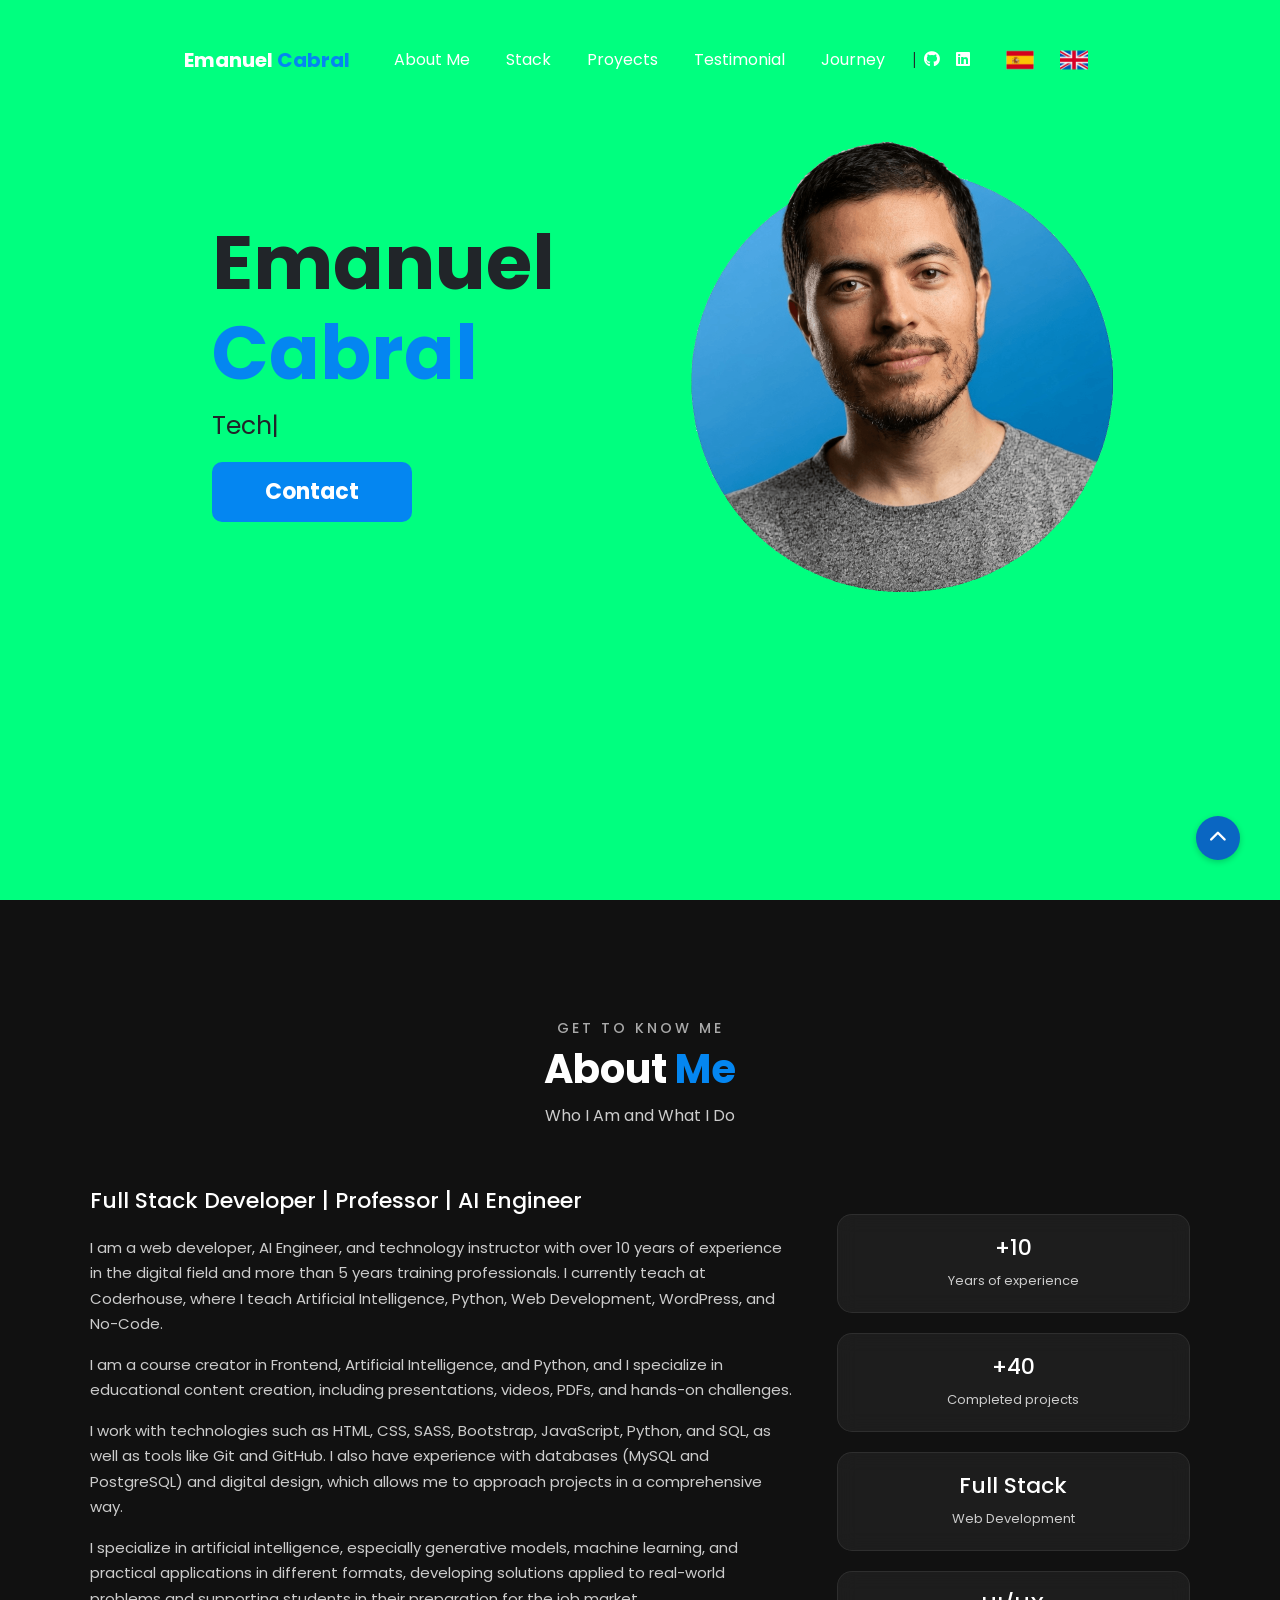
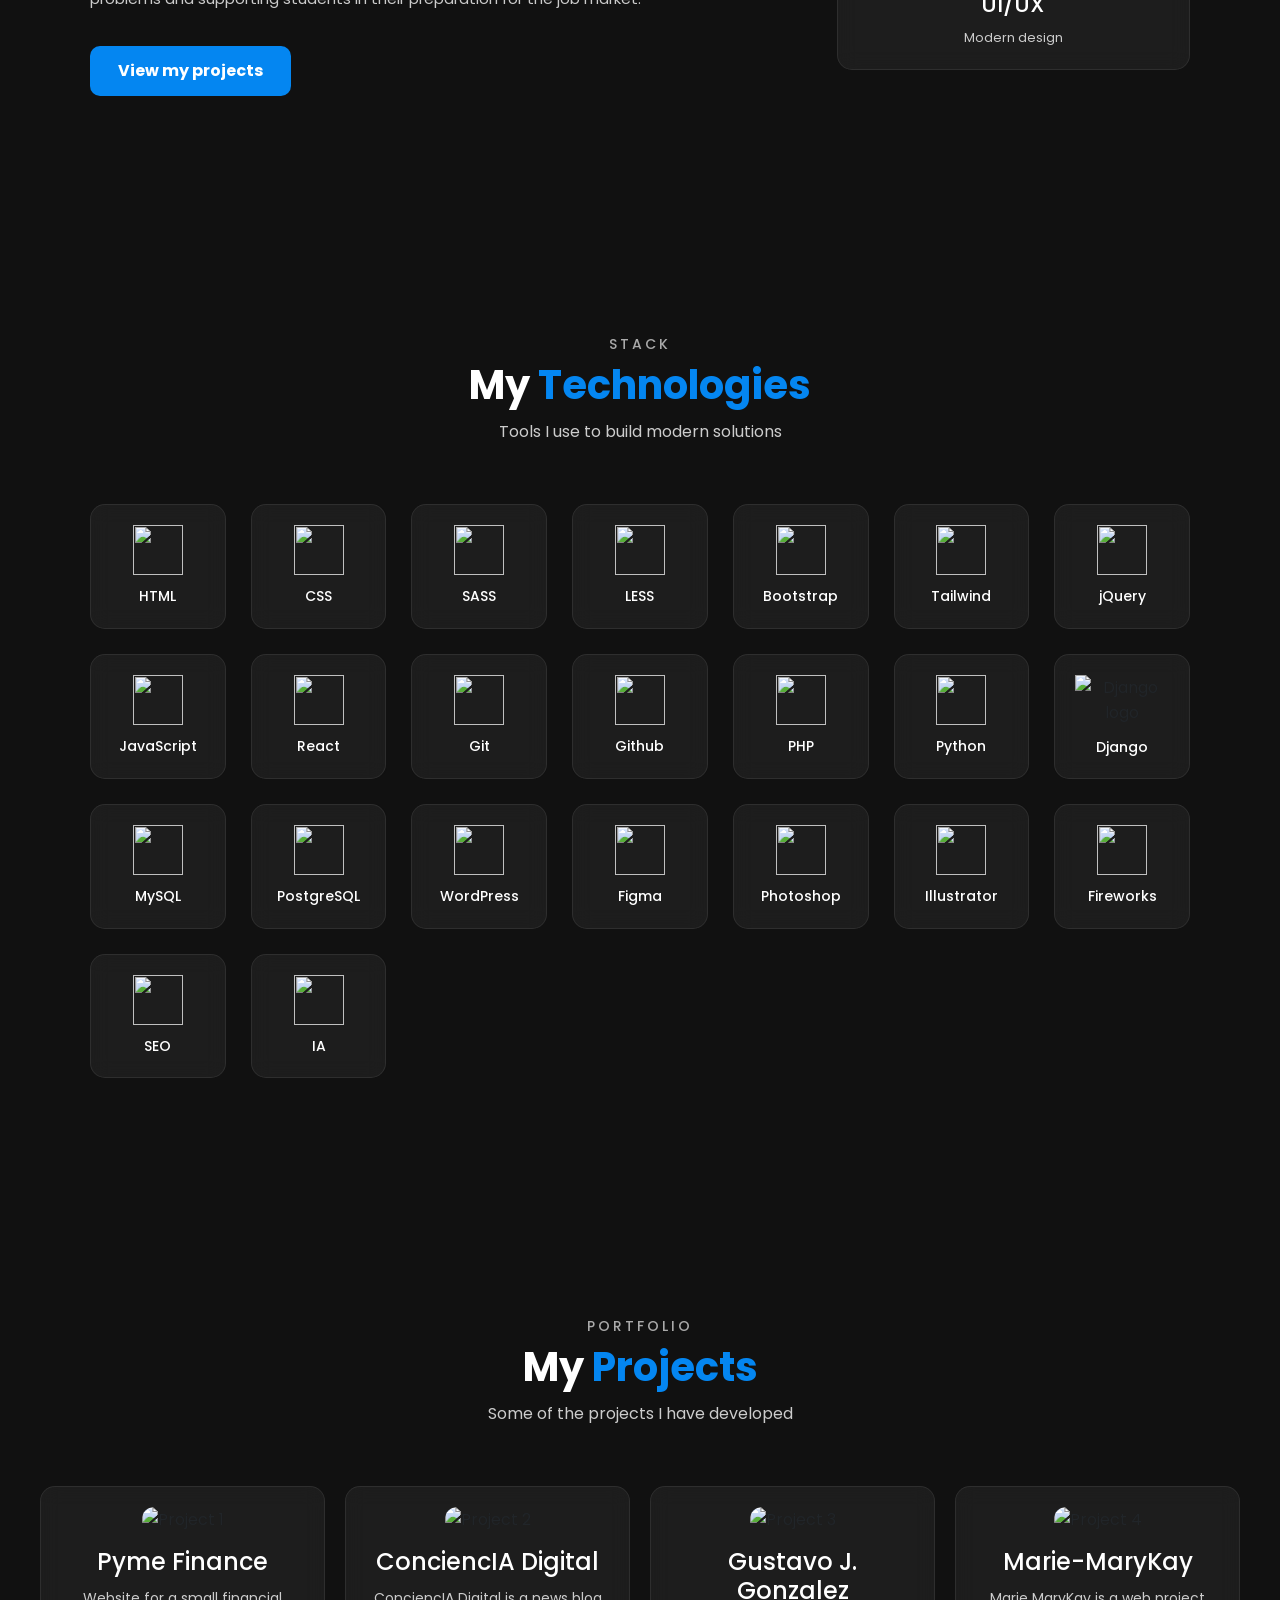
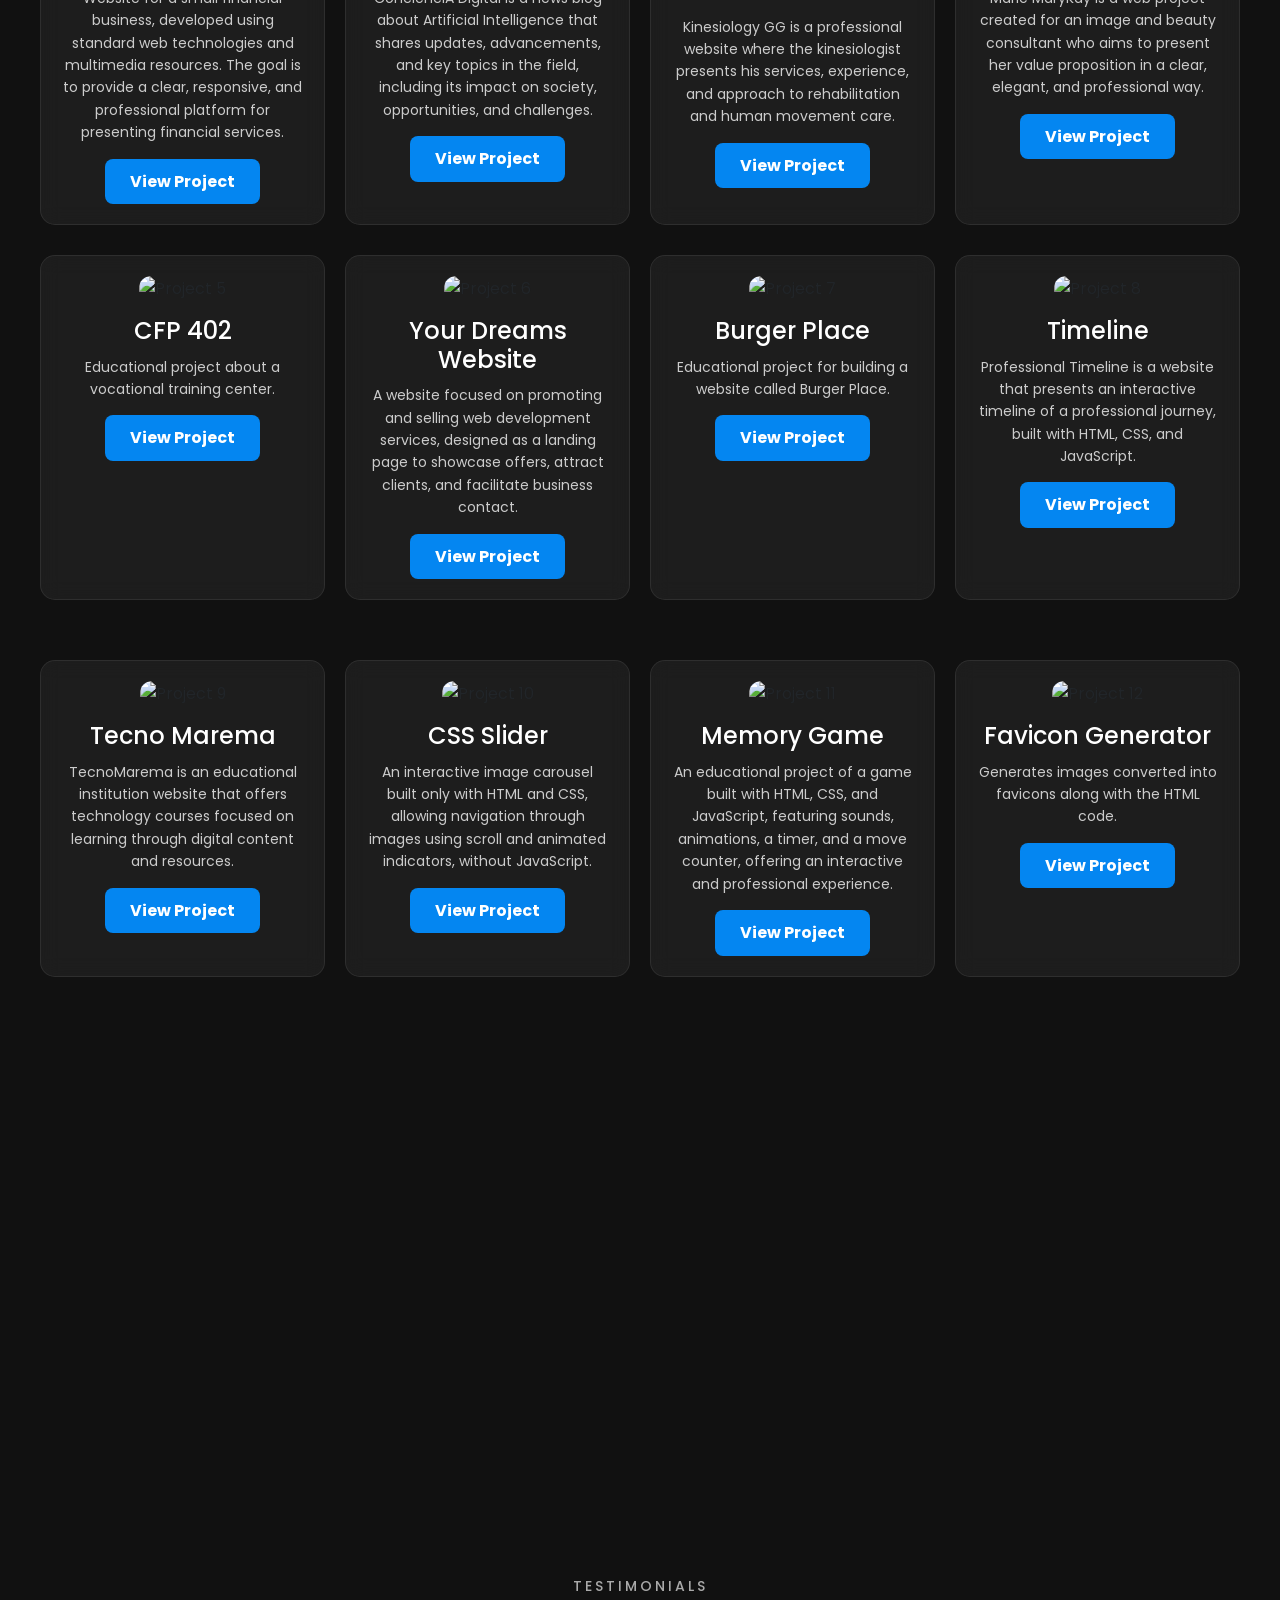
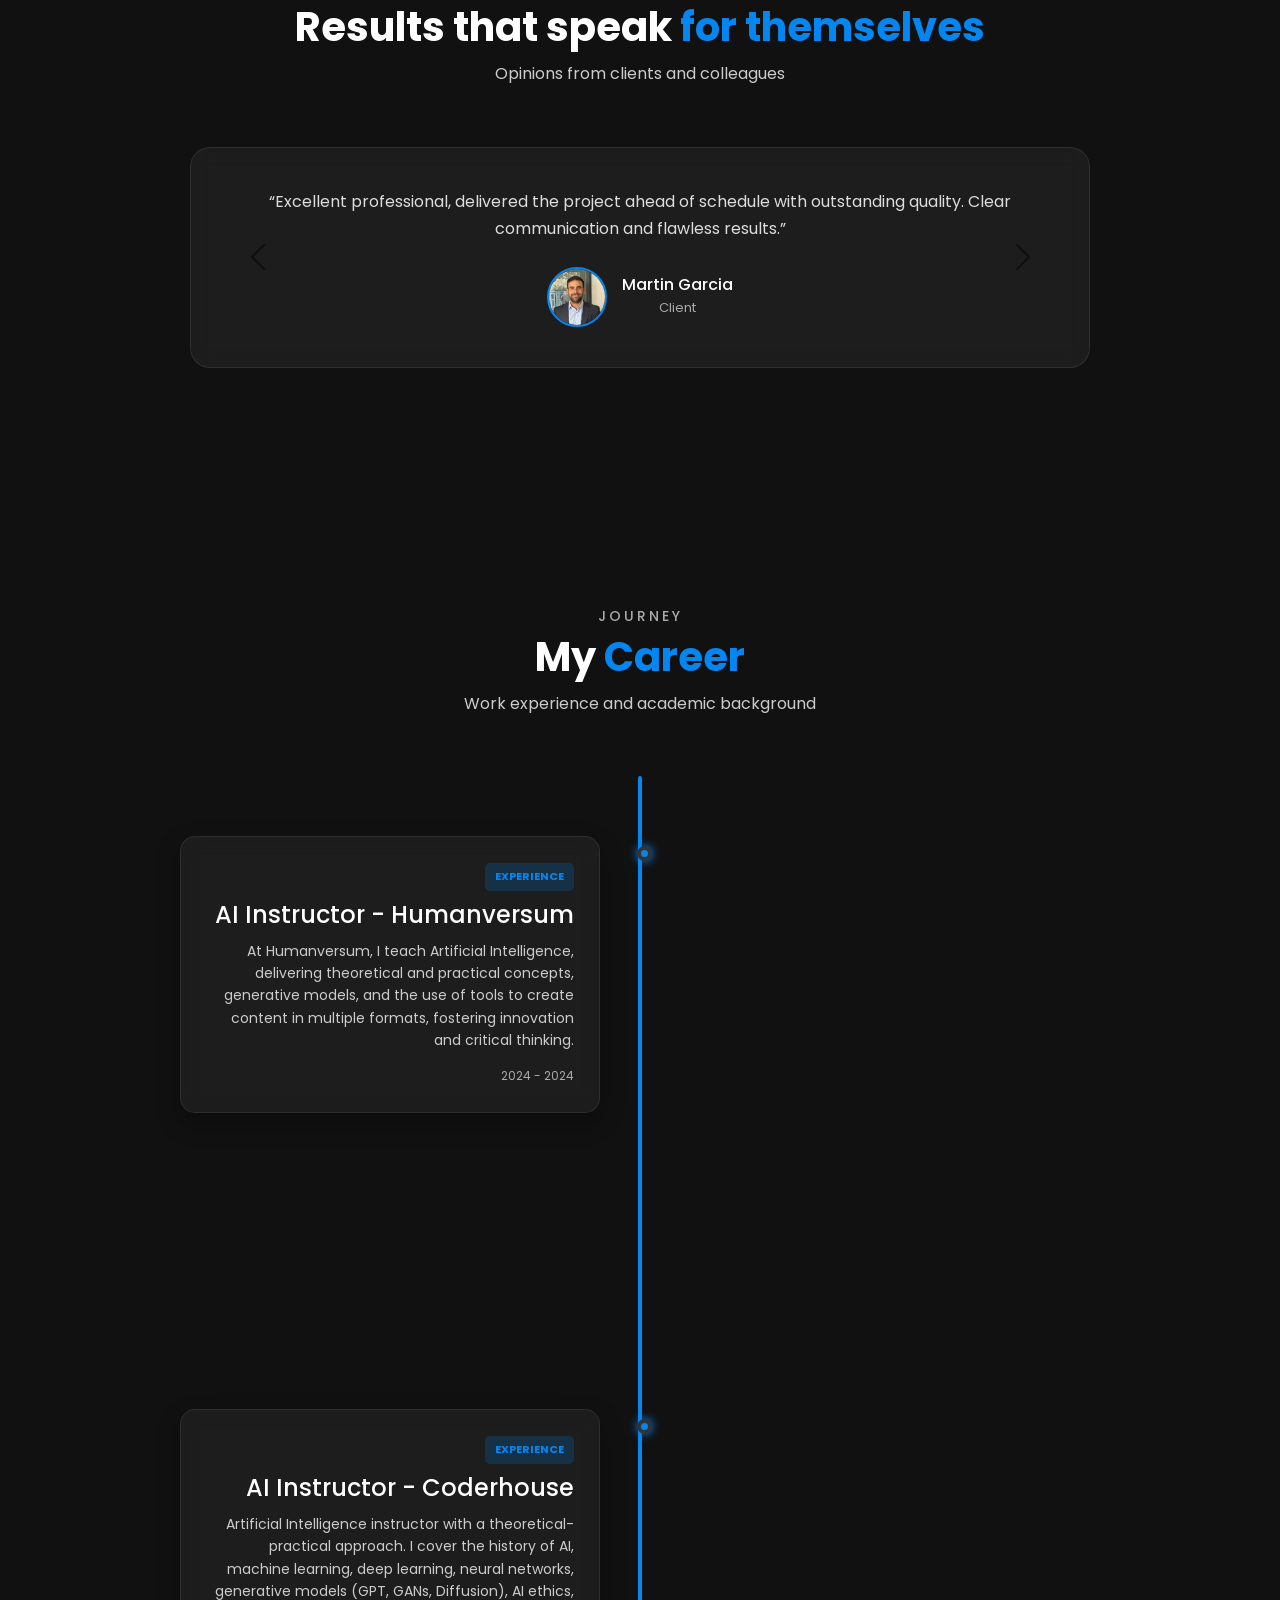
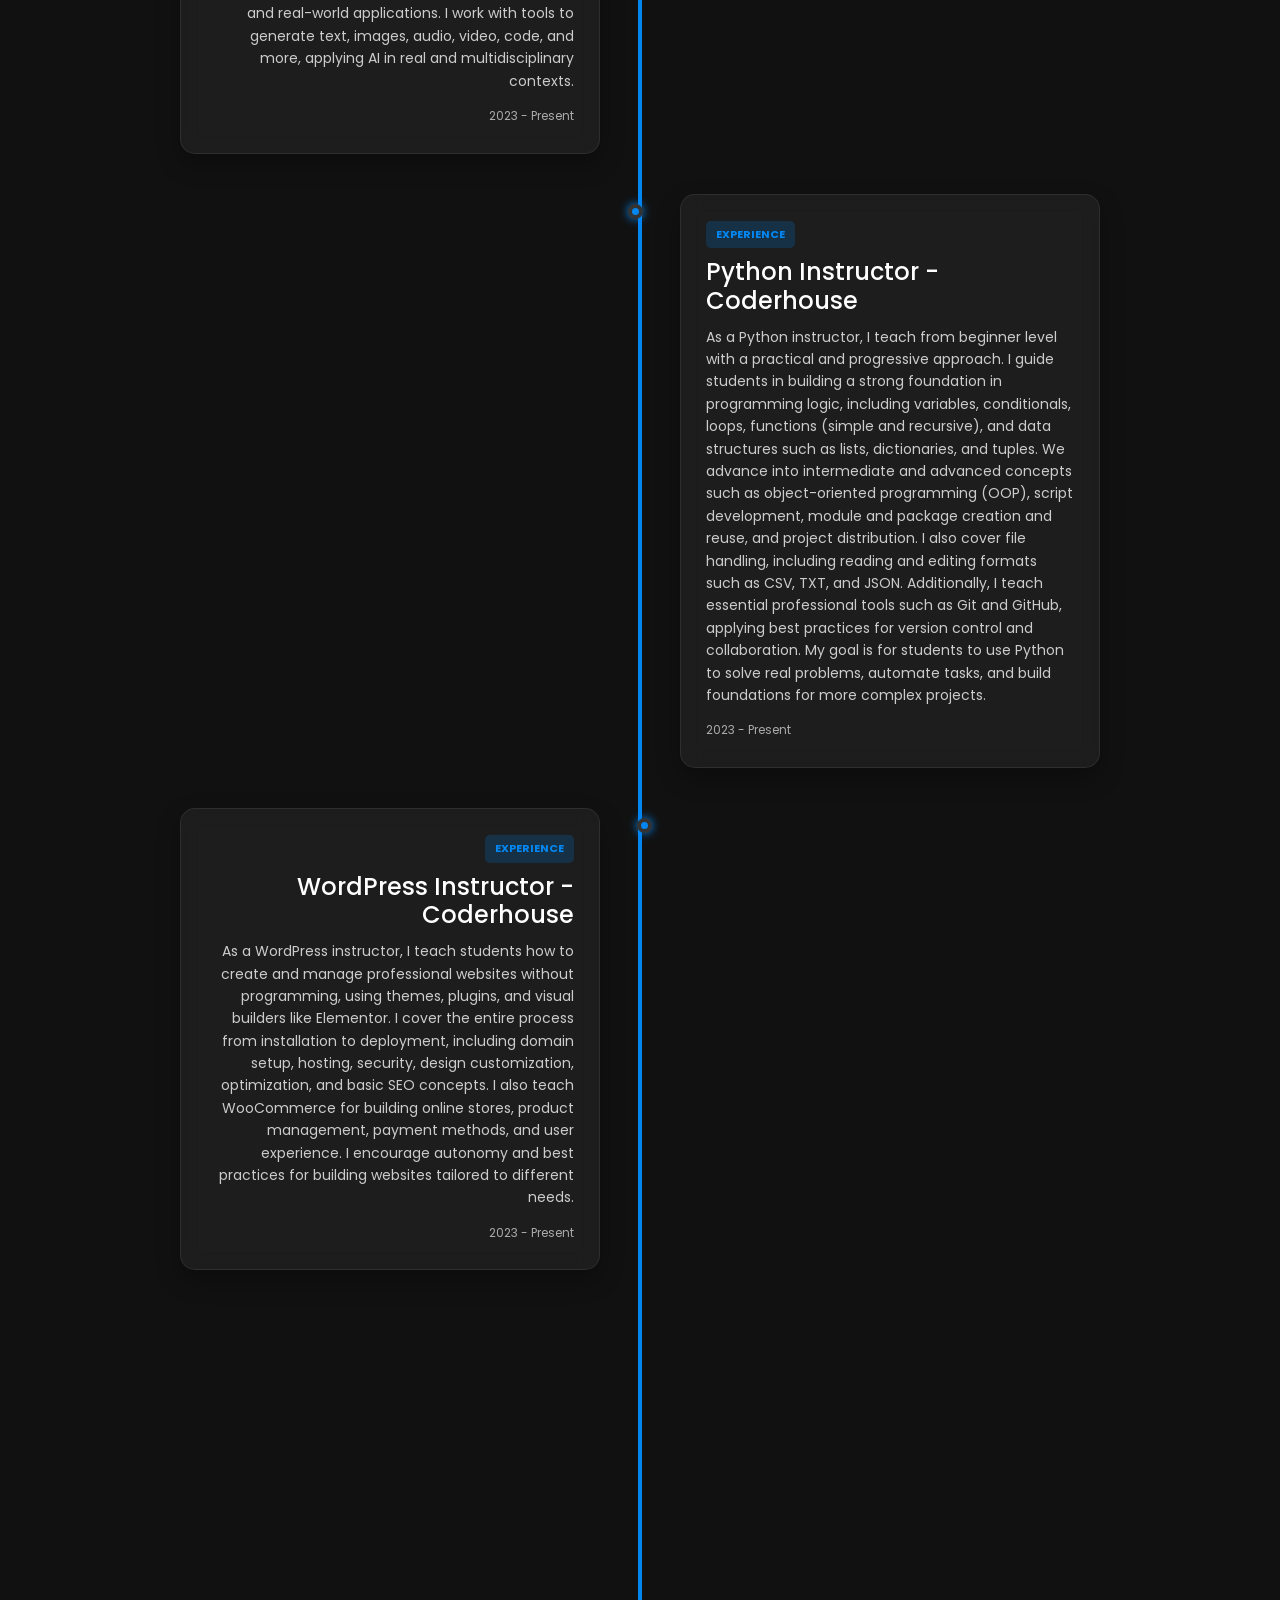
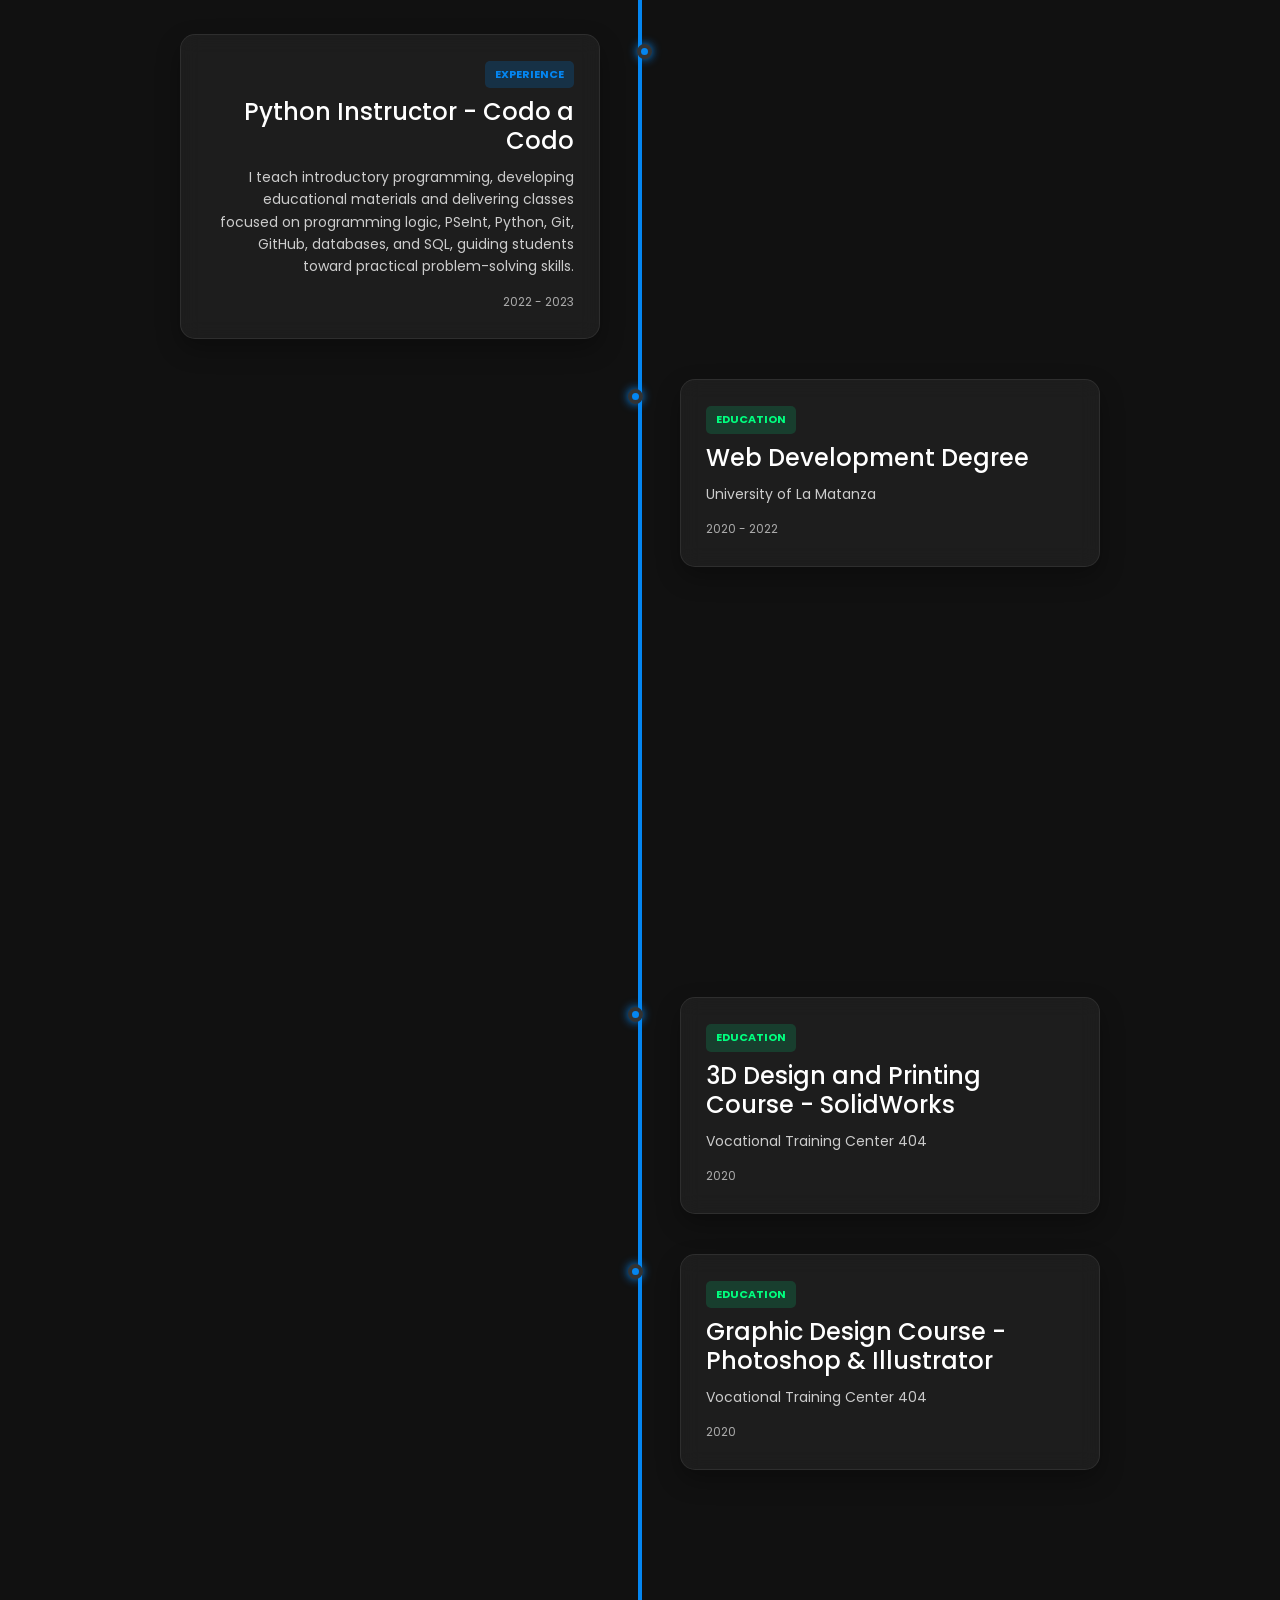
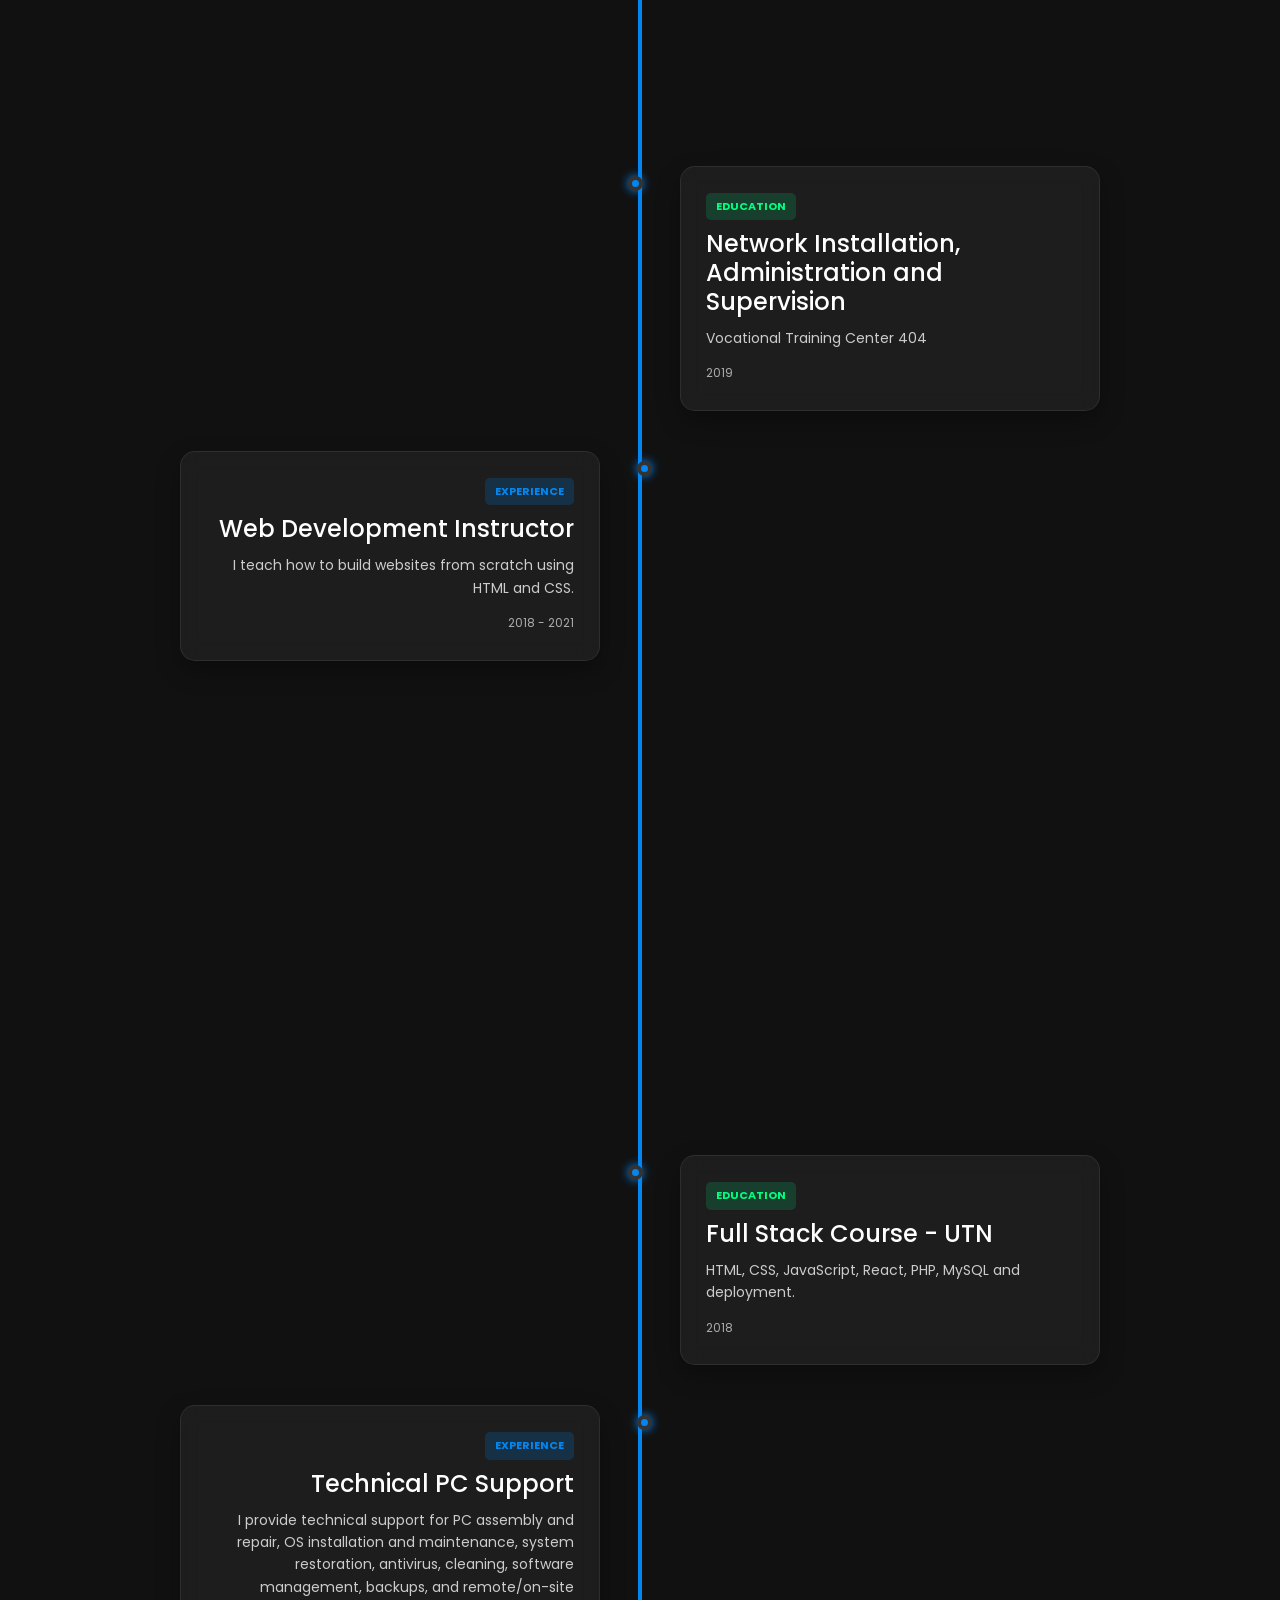
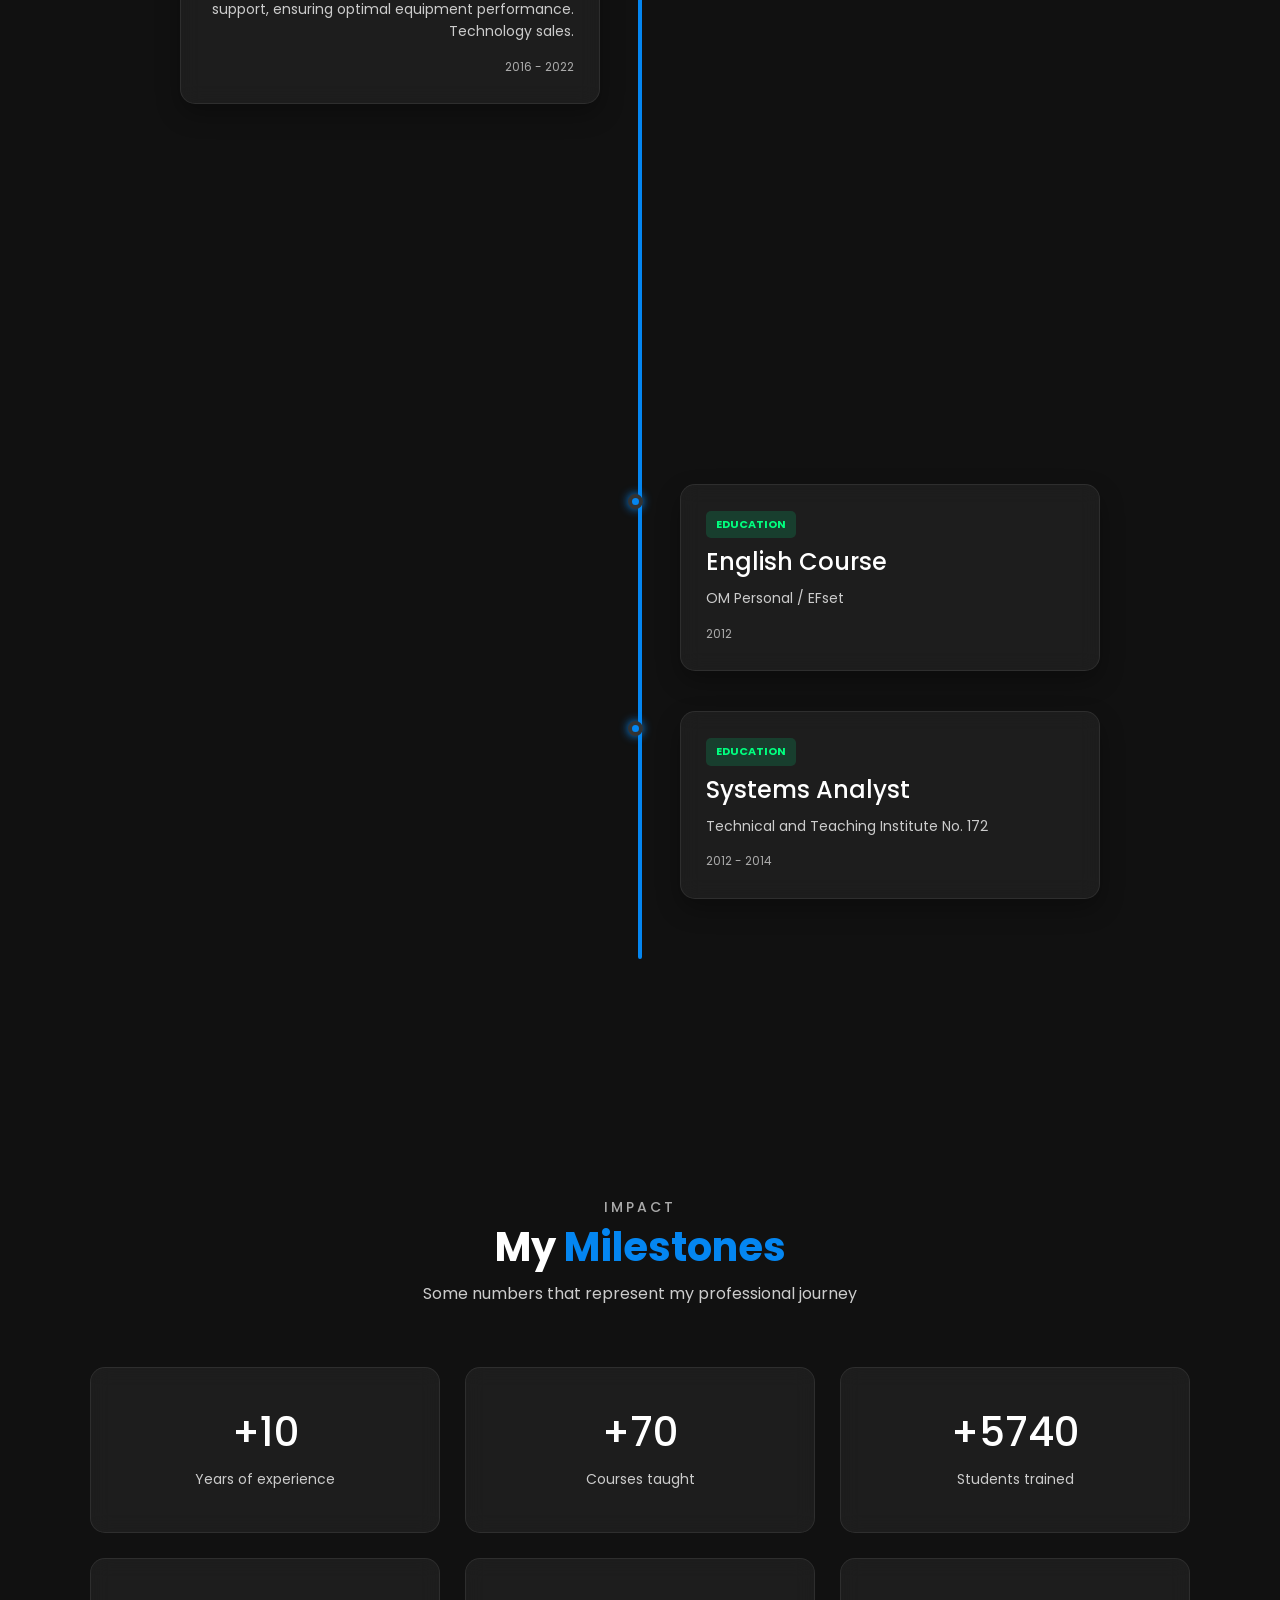
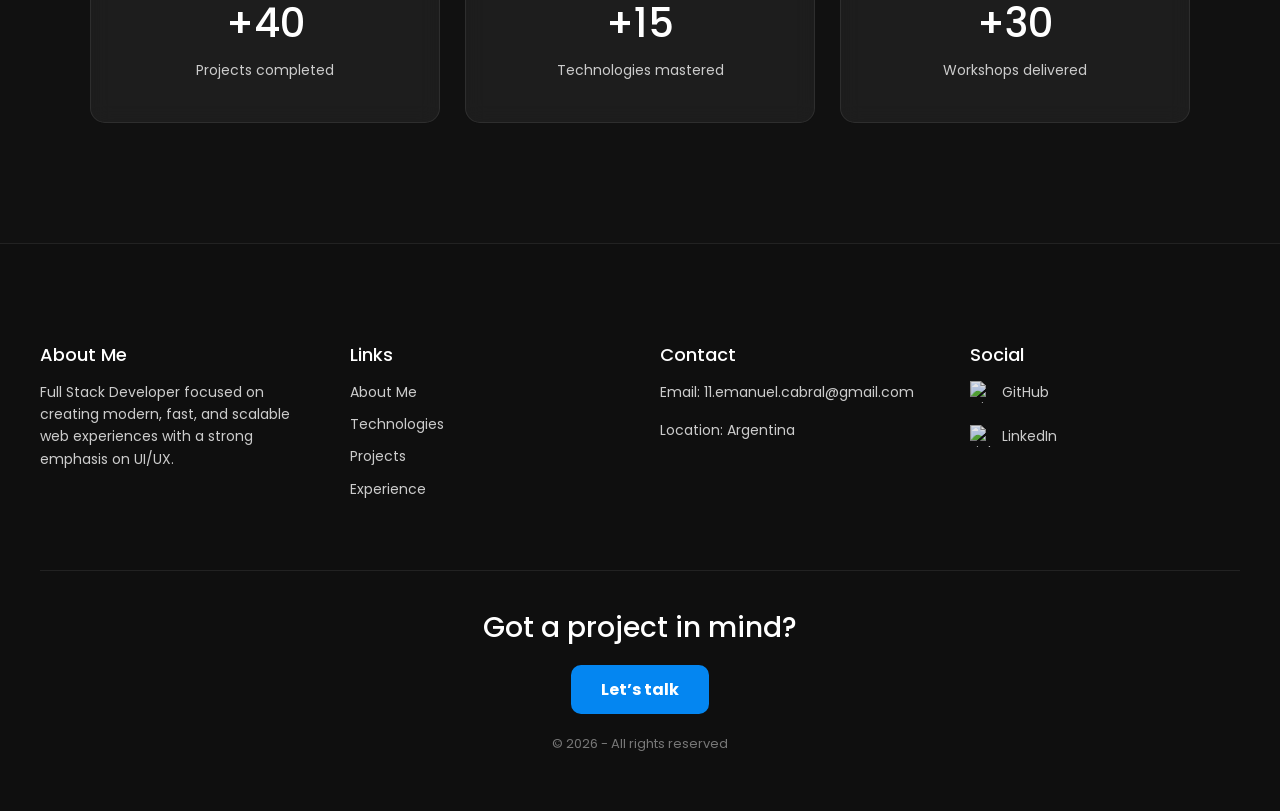
==== commit 023f4a6e: "se agrega animaciones y se termina la pagina en ingles" ====
--- a/home.html
+++ b/home.html
@@ -4,6 +4,7 @@
     <meta charset="UTF-8">
     <meta name="viewport" content="width=device-width, initial-scale=1.0">
     <link rel="shortcut icon" href="img/perfil1.png" type="image/x-icon">
+    <link href="https://unpkg.com/aos@2.3.1/dist/aos.css" rel="stylesheet">
     <link rel="stylesheet" href="https://cdnjs.cloudflare.com/ajax/libs/font-awesome/6.5.0/css/all.min.css">
     <link href="https://cdn.jsdelivr.net/npm/bootstrap@5.1.3/dist/css/bootstrap.min.css" rel="stylesheet">
     <link rel="stylesheet" href="https://cdnjs.cloudflare.com/ajax/libs/font-awesome/7.0.1/css/all.min.css">
@@ -15,11 +16,11 @@
 <!--------------------------------- HERO INICIA -------------------------------------->
 <div class="container-fluid banner">
     <canvas class="canvasParticles-two" width="1536" height="243"></canvas>
-    <nav class="navbar navbar-expand-sm">
+    <nav class="navbar navbar-expand-xl">
         <div class="container-fluid">
 
             <button class="navbar-toggler" type="button" data-bs-toggle="collapse" data-bs-target="#collapsibleNavbar">
-                <span class="navbar-toggler-icon"></span>
+                <i class="fa-solid fa-bars"></i>
             </button>
 
             <div class="collapse navbar-collapse justify-content-center" id="collapsibleNavbar">
@@ -47,22 +48,31 @@
                     </li>
 
                     <!-- REDES -->
-                    <li class="nav-item">
-                        <a class="nav-link" href="#">
-                            <i>| </i>
+                    <li class="nav-item" id="redes">
+                      <i class="redes-bar">| </i>
+                        <a class="nav-link" href="https://github.com/emanuelcabral">
                             <i class="fa-brands fa-github"></i>
+                        </a>
+
+                        <a class="nav-link" href="https://www.linkedin.com/in/emanuelcabral11/">
                             <i class="fa-brands fa-linkedin"></i>
+                        </a>
+
+                        <!-- <a class="nav-link" href="https://youtube.com">
                             <i class="fa-brands fa-youtube"></i>
+                        </a>
+
+                        <a class="nav-link" href="https://behance.net">
                             <i class="fa-brands fa-behance"></i>
-                        </a>
+                        </a> -->
                     </li>
 
                     <!-- IDIOMAS -->
                     <li class="nav-item idiomas">
-                        <a class="nav-link" href="index-es.html" title="Español">
+                        <a class="nav-link" href="index.html" title="Español">
                             <img src="img/spain.png" alt="Español">
                         </a>
-                        <a class="nav-link" href="index-en.html" title="English">
+                        <a class="nav-link" href="home.html" title="English">
                             <img src="img/reino-unido.png" alt="English">
                         </a>
                     </li>
@@ -79,10 +89,10 @@
                 <h1>Emanuel <span>Cabral</span></h1>
                 <!-- <p>Desarrollador Web - Profesor - IA</p> -->
                  <p id="text"></p>
-                <a href="#">Contact</a>
+                <a href="#contacto">Contact</a>
             </div>
             <div class="col-sm-6">
-                <img src="img/perfil1.png" alt="perfil">
+                <img src="img/perfil1.png" alt="perfil" data-aos="zoom-in">
             </div>
         </div>
     </div>
@@ -131,22 +141,22 @@
       <!-- DERECHA -->
         <div class="about-me-stats">
 
-        <div class="stat-box">
+        <div class="stat-box" data-aos="fade-up">
             <h3>+10</h3>
             <span>Years of experience</span>
         </div>
 
-        <div class="stat-box">
+        <div class="stat-box" data-aos="fade-up">
             <h3>+40</h3>
             <span>Completed projects</span>
         </div>
 
-        <div class="stat-box">
+        <div class="stat-box" data-aos="fade-up">
             <h3>Full Stack</h3>
             <span>Web Development</span>
         </div>
 
-        <div class="stat-box">
+        <div class="stat-box" data-aos="fade-up">
             <h3>UI/UX</h3>
             <span>Modern design</span>
         </div>
@@ -172,40 +182,40 @@
 
         <div class="tech-grid">
 
-            <div class="tech-item"><img src="https://cdn.jsdelivr.net/gh/devicons/devicon/icons/html5/html5-original.svg" loading="lazy"><span>HTML</span></div>
-            <div class="tech-item"><img src="https://cdn.jsdelivr.net/gh/devicons/devicon/icons/css3/css3-original.svg" loading="lazy"><span>CSS</span></div>
-            <div class="tech-item"><img src="https://cdn.jsdelivr.net/gh/devicons/devicon/icons/sass/sass-original.svg" loading="lazy"><span>SASS</span></div>
-            <div class="tech-item"><img src="https://cdn.jsdelivr.net/gh/devicons/devicon/icons/less/less-plain-wordmark.svg" loading="lazy"><span>LESS</span></div>
-
-            <div class="tech-item"><img src="https://cdn.jsdelivr.net/gh/devicons/devicon/icons/bootstrap/bootstrap-original.svg" loading="lazy"><span>Bootstrap</span></div>
+            <div class="tech-item" data-aos="zoom-in"><img src="https://cdn.jsdelivr.net/gh/devicons/devicon/icons/html5/html5-original.svg" loading="lazy"><span>HTML</span></div>
+            <div class="tech-item" data-aos="zoom-in"><img src="https://cdn.jsdelivr.net/gh/devicons/devicon/icons/css3/css3-original.svg" loading="lazy"><span>CSS</span></div>
+            <div class="tech-item" data-aos="zoom-in"><img src="https://cdn.jsdelivr.net/gh/devicons/devicon/icons/sass/sass-original.svg" loading="lazy"><span>SASS</span></div>
+            <div class="tech-item" data-aos="zoom-in"><img src="https://cdn.jsdelivr.net/gh/devicons/devicon/icons/less/less-plain-wordmark.svg" loading="lazy"><span>LESS</span></div>
+
+            <div class="tech-item" data-aos="zoom-in"><img src="https://cdn.jsdelivr.net/gh/devicons/devicon/icons/bootstrap/bootstrap-original.svg" loading="lazy"><span>Bootstrap</span></div>
 
             <!-- Tailwind CSS logo (remoto y funcional) -->
-            <div class="tech-item"><img src="https://images.icon-icons.com/2107/PNG/512/file_type_tailwind_icon_130128.png" loading="lazy"><span>Tailwind</span></div> <!-- logo oficial SVG remoto :contentReference[oaicite:0]{index=0} -->
-
-            <div class="tech-item"><img src="https://cdn.jsdelivr.net/gh/devicons/devicon/icons/jquery/jquery-original.svg" loading="lazy"><span>jQuery</span></div>
-            <div class="tech-item"><img src="https://cdn.jsdelivr.net/gh/devicons/devicon/icons/javascript/javascript-original.svg" loading="lazy"><span>JavaScript</span></div>
-            <div class="tech-item"><img src="https://cdn.jsdelivr.net/gh/devicons/devicon/icons/react/react-original.svg" loading="lazy"><span>React</span></div>
-            <div class="tech-item"><img src="https://git-scm.com/images/logos/downloads/Git-Icon-1788C.png" loading="lazy"><span>Git</span></div>
-            <div class="tech-item"><img src="https://cdn-icons-png.flaticon.com/512/919/919847.png" loading="lazy"><span>Github</span></div>
-
-            <div class="tech-item"><img src="https://cdn.jsdelivr.net/gh/devicons/devicon/icons/php/php-original.svg" loading="lazy"><span>PHP</span></div>
-            <div class="tech-item"><img src="https://cdn.jsdelivr.net/gh/devicons/devicon/icons/python/python-original.svg" loading="lazy"><span>Python</span></div>
-            <div class="tech-item">  <img src="https://assets.streamlinehq.com/image/private/w_300,h_300,ar_1/f_auto/v1/icons/3/django-icon-ozb2brnujb9dunjyx3d9xe.png/django-icon-p0v5p3t0ixxd5d03b6zt.png?_a=DATAiZAAZAA0" 
+            <div class="tech-item" data-aos="zoom-in"><img src="https://images.icon-icons.com/2107/PNG/512/file_type_tailwind_icon_130128.png" loading="lazy"><span>Tailwind</span></div> <!-- logo oficial SVG remoto :contentReference[oaicite:0]{index=0} -->
+
+            <div class="tech-item" data-aos="zoom-in"><img src="https://cdn.jsdelivr.net/gh/devicons/devicon/icons/jquery/jquery-original.svg" loading="lazy"><span>jQuery</span></div>
+            <div class="tech-item" data-aos="zoom-in"><img src="https://cdn.jsdelivr.net/gh/devicons/devicon/icons/javascript/javascript-original.svg" loading="lazy"><span>JavaScript</span></div>
+            <div class="tech-item" data-aos="zoom-in"><img src="https://cdn.jsdelivr.net/gh/devicons/devicon/icons/react/react-original.svg" loading="lazy"><span>React</span></div>
+            <div class="tech-item" data-aos="zoom-in"><img src="https://git-scm.com/images/logos/downloads/Git-Icon-1788C.png" loading="lazy"><span>Git</span></div>
+            <div class="tech-item" data-aos="zoom-in"><img src="https://cdn-icons-png.flaticon.com/512/919/919847.png" loading="lazy"><span>Github</span></div>
+
+            <div class="tech-item" data-aos="zoom-in"><img src="https://cdn.jsdelivr.net/gh/devicons/devicon/icons/php/php-original.svg" loading="lazy"><span>PHP</span></div>
+            <div class="tech-item" data-aos="zoom-in"><img src="https://cdn.jsdelivr.net/gh/devicons/devicon/icons/python/python-original.svg" loading="lazy"><span>Python</span></div>
+            <div class="tech-item" data-aos="zoom-in">  <img src="https://assets.streamlinehq.com/image/private/w_300,h_300,ar_1/f_auto/v1/icons/3/django-icon-ozb2brnujb9dunjyx3d9xe.png/django-icon-p0v5p3t0ixxd5d03b6zt.png?_a=DATAiZAAZAA0" 
        alt="Django logo" loading="lazy"><span>Django</span></div>
 
-            <div class="tech-item"><img src="https://cdn.jsdelivr.net/gh/devicons/devicon/icons/mysql/mysql-original.svg" loading="lazy"><span>MySQL</span></div>
-            <div class="tech-item"><img src="https://cdn.jsdelivr.net/gh/devicons/devicon/icons/postgresql/postgresql-original.svg" loading="lazy"><span>PostgreSQL</span></div>
-
-            <div class="tech-item"><img src="https://cdn.jsdelivr.net/gh/devicons/devicon/icons/wordpress/wordpress-plain.svg" loading="lazy"><span>WordPress</span></div>
-
-            <div class="tech-item"><img src="https://cdn.jsdelivr.net/gh/devicons/devicon/icons/figma/figma-original.svg" loading="lazy"><span>Figma</span></div>
-            <div class="tech-item"><img src="https://www.adobe.com/cc-shared/assets/img/product-icons/svg/photoshop-40.svg" loading="lazy"><span>Photoshop</span></div>
-            <div class="tech-item"><img src="https://www.adobe.com/cc-shared/assets/img/product-icons/svg/illustrator-40.svg" loading="lazy"><span>Illustrator</span></div>
-            <div class="tech-item"><img src="https://upload.wikimedia.org/wikipedia/commons/thumb/8/8d/Adobe_Fireworks_CS6_Icon.png/330px-Adobe_Fireworks_CS6_Icon.png" loading="lazy"><span>Fireworks</span></div>
+            <div class="tech-item" data-aos="zoom-in"><img src="https://cdn.jsdelivr.net/gh/devicons/devicon/icons/mysql/mysql-original.svg" loading="lazy"><span>MySQL</span></div>
+            <div class="tech-item" data-aos="zoom-in"><img src="https://cdn.jsdelivr.net/gh/devicons/devicon/icons/postgresql/postgresql-original.svg" loading="lazy"><span>PostgreSQL</span></div>
+
+            <div class="tech-item" data-aos="zoom-in"><img src="https://cdn.jsdelivr.net/gh/devicons/devicon/icons/wordpress/wordpress-plain.svg" loading="lazy"><span>WordPress</span></div>
+
+            <div class="tech-item" data-aos="zoom-in"><img src="https://cdn.jsdelivr.net/gh/devicons/devicon/icons/figma/figma-original.svg" loading="lazy"><span>Figma</span></div>
+            <div class="tech-item" data-aos="zoom-in"><img src="https://www.adobe.com/cc-shared/assets/img/product-icons/svg/photoshop-40.svg" loading="lazy"><span>Photoshop</span></div>
+            <div class="tech-item" data-aos="zoom-in"><img src="https://www.adobe.com/cc-shared/assets/img/product-icons/svg/illustrator-40.svg" loading="lazy"><span>Illustrator</span></div>
+            <div class="tech-item" data-aos="zoom-in"><img src="https://upload.wikimedia.org/wikipedia/commons/thumb/8/8d/Adobe_Fireworks_CS6_Icon.png/330px-Adobe_Fireworks_CS6_Icon.png" loading="lazy"><span>Fireworks</span></div>
 
             <!-- SEO / SEM / IA (íconos genéricos libres) -->
-            <div class="tech-item"><img src="https://png.pngtree.com/png-vector/20230817/ourmid/pngtree-google-seo-icon-vector-png-image_9183334.png" loading="lazy"><span>SEO</span></div>
-            <div class="tech-item"><img src="https://cdn-icons-png.flaticon.com/512/4712/4712109.png" loading="lazy"><span>IA</span></div>
+            <div class="tech-item" data-aos="zoom-in"><img src="https://png.pngtree.com/png-vector/20230817/ourmid/pngtree-google-seo-icon-vector-png-image_9183334.png" loading="lazy"><span>SEO</span></div>
+            <div class="tech-item" data-aos="zoom-in"><img src="https://cdn-icons-png.flaticon.com/512/4712/4712109.png" loading="lazy"><span>IA</span></div>
 
         </div>
 
@@ -218,127 +228,142 @@
   <div class="portfolio-wrapper">
 
     <div class="portfolio-header">
-    <h3>PORTFOLIO</h3>
-    <h2>My <span>Projects</span></h2>
-    <p>Some of the projects I have developed</p>
-    </div>
-
-    <!-- Carrusel Slide 1 -->
+      <h3>PORTFOLIO</h3>
+      <h2>My <span>Projects</span></h2>
+      <p>Some of the projects I have developed</p>
+    </div>
+
+    <!-- Slide 1 -->
     <div class="portfolio-slide">
       <div class="portfolio-grid">
-        <!-- Proyecto 1 -->
-        <div class="portfolio-item">
-          <img src="./img/portfolio/Pyme Finance.gif" alt="Proyecto 1" loading="lazy">
+
+        <div class="portfolio-item" data-aos="fade-up" data-aos-delay="200">
+          <img src="./img/portfolio/Pyme Finance.gif" alt="Project 1" loading="lazy">
           <h4>Pyme Finance</h4>
-          <p>Sitio web para una PYME financiera, desarrollado con tecnologías web estándar y recursos multimedia. El objetivo es ofrecer una plataforma clara, adaptable y profesional para la presentación de servicios financieros.</p>
-          <a href="https://codercabral.github.io/martingarcia/" target="_blank">Ver Proyecto</a>
-        </div>
-        <div class="portfolio-item">
-          <img src="./img/portfolio/ConciencIA Digital.gif" alt="Proyecto 2" loading="lazy">
+          <p>Website for a small financial business, developed using standard web technologies and multimedia resources. The goal is to provide a clear, responsive, and professional platform for presenting financial services.</p>
+          <a href="https://codercabral.github.io/martingarcia/" target="_blank">View Project</a>
+        </div>
+
+        <div class="portfolio-item" data-aos="fade-up" data-aos-delay="400">
+          <img src="./img/portfolio/ConciencIA Digital.gif" alt="Project 2" loading="lazy">
           <h4>ConciencIA Digital</h4>
-          <p>ConciencIA Digital es un blog de noticias sobre Inteligencia Artificial que comparte novedades, avances y temas clave del sector, incluyendo su impacto en la sociedad, oportunidades y desafíos.</p>
-          <a href="https://emanuelcabral.github.io/ConciencIA-Digital/" target="_blank">Ver Proyecto</a>
-        </div>
-        <div class="portfolio-item">
-          <img src="./img/portfolio/gjg.gif" alt="Proyecto 3" loading="lazy">
-          <h4>Gustavo j. Gonzalez</h4>
-          <p>Kinesiología GG es un sitio web profesional donde el kinesiólogo se presenta y muestra sus servicios, experiencia y enfoque de trabajo en la rehabilitación y el cuidado del movimiento humano.</p>
-          <a href="https://emanuelcabral.github.io/kinesiologia-gg/" target="_blank">Ver Proyecto</a>
-        </div>
-        <div class="portfolio-item">
-          <img src="./img/portfolio/mariemk.gif" alt="Proyecto 4" loading="lazy">
+          <p>ConciencIA Digital is a news blog about Artificial Intelligence that shares updates, advancements, and key topics in the field, including its impact on society, opportunities, and challenges.</p>
+          <a href="https://emanuelcabral.github.io/ConciencIA-Digital/" target="_blank">View Project</a>
+        </div>
+
+        <div class="portfolio-item" data-aos="fade-up" data-aos-delay="600">
+          <img src="./img/portfolio/gjg.gif" alt="Project 3" loading="lazy">
+          <h4>Gustavo J. Gonzalez</h4>
+          <p>Kinesiology GG is a professional website where the kinesiologist presents his services, experience, and approach to rehabilitation and human movement care.</p>
+          <a href="https://emanuelcabral.github.io/kinesiologia-gg/" target="_blank">View Project</a>
+        </div>
+
+        <div class="portfolio-item" data-aos="fade-up" data-aos-delay="800">
+          <img src="./img/portfolio/mariemk.gif" alt="Project 4" loading="lazy">
           <h4>Marie-MaryKay</h4>
-          <p>Marie MaryKay, un proyecto web creado para una asesora de imagen y belleza que busca darse a conocer y compartir su propuesta de valor de manera clara, elegante y profesional.</p>
-          <a href="#" target="_blank">Ver Proyecto</a>
-        </div>
+          <p>Marie MaryKay is a web project created for an image and beauty consultant who aims to present her value proposition in a clear, elegant, and professional way.</p>
+          <a href="#" target="_blank">View Project</a>
+        </div>
+
       </div>
 
       <div class="portfolio-grid">
-        <!-- Proyecto 5 -->
-        <div class="portfolio-item">
-          <img src="./img/portfolio/cfp402.gif" alt="Proyecto 5" loading="lazy">
+
+        <div class="portfolio-item" data-aos="fade-up" data-aos-delay="200">
+          <img src="./img/portfolio/cfp402.gif" alt="Project 5" loading="lazy">
           <h4>CFP 402</h4>
-          <p>Proyecto Educativo sobre un centro de formacion profesional</p>
-          <a href="https://emanuelcabral.github.io/cfp402/" target="_blank">Ver Proyecto</a>
-        </div>
-        <div class="portfolio-item">
-          <img src="./img/portfolio/yourdreamsweb.gif" alt="Proyecto 6" loading="lazy">
-          <h4>yourdreamswebsite</h4>
-          <p>Es una web orientada a la promoción y venta de servicios de desarrollo web, diseñada como landing page para presentar ofertas, captar clientes y facilitar el contacto comercial.</p>
-          <a href="https://emanuelcabral.github.io/yourdreamswebsite/" target="_blank">Ver Proyecto</a>
-        </div>
-        <div class="portfolio-item">
-          <img src="./img/portfolio/burgerplace.gif" alt="Proyecto 7" loading="lazy">
+          <p>Educational project about a vocational training center.</p>
+          <a href="https://emanuelcabral.github.io/cfp402/" target="_blank">View Project</a>
+        </div>
+
+        <div class="portfolio-item" data-aos="fade-up" data-aos-delay="400">
+          <img src="./img/portfolio/yourdreamsweb.gif" alt="Project 6" loading="lazy">
+          <h4>Your Dreams Website</h4>
+          <p>A website focused on promoting and selling web development services, designed as a landing page to showcase offers, attract clients, and facilitate business contact.</p>
+          <a href="https://emanuelcabral.github.io/yourdreamswebsite/" target="_blank">View Project</a>
+        </div>
+
+        <div class="portfolio-item" data-aos="fade-up" data-aos-delay="600">
+          <img src="./img/portfolio/burgerplace.gif" alt="Project 7" loading="lazy">
           <h4>Burger Place</h4>
-          <p>Proyecto educativo de construcción de sitio llamado Burger Place</p>
-          <a href="https://emanuelcabral.github.io/burger_place/" target="_blank">Ver Proyecto</a>
-        </div>
-        <div class="portfolio-item">
-          <img src="./img/portfolio/timeline.gif" alt="Proyecto 8" loading="lazy">
-          <h4>Time line</h4>
-          <p>Timeline Profesional es una página web que presenta una línea de tiempo interactiva del recorrido profesional, desarrollada con HTML, CSS y JavaScript.</p>
-          <a href="https://emanuelcabral.github.io/TimeLine/" target="_blank">Ver Proyecto</a>
-        </div>
-      </div>
-    </div>
-
-    <!-- Carrusel Slide 2 (otros 8 proyectos) -->
+          <p>Educational project for building a website called Burger Place.</p>
+          <a href="https://emanuelcabral.github.io/burger_place/" target="_blank">View Project</a>
+        </div>
+
+        <div class="portfolio-item" data-aos="fade-up" data-aos-delay="800">
+          <img src="./img/portfolio/timeline.gif" alt="Project 8" loading="lazy">
+          <h4>Timeline</h4>
+          <p>Professional Timeline is a website that presents an interactive timeline of a professional journey, built with HTML, CSS, and JavaScript.</p>
+          <a href="https://emanuelcabral.github.io/TimeLine/" target="_blank">View Project</a>
+        </div>
+
+      </div>
+    </div>
+
+    <!-- Slide 2 -->
     <div class="portfolio-slide">
       <div class="portfolio-grid">
-        <!-- Proyecto 9-12 -->
-        <div class="portfolio-item">
-          <img src="./img/portfolio/tecnomarema.gif" alt="Proyecto 9" loading="lazy">
+
+        <div class="portfolio-item" data-aos="fade-up" data-aos-delay="200">
+          <img src="./img/portfolio/tecnomarema.gif" alt="Project 9" loading="lazy">
           <h4>Tecno Marema</h4>
-          <p>TecnoMarema es una web de una institución educativa que ofrece cursos de tecnología, orientada a la formación y el aprendizaje mediante contenidos y recursos digitales.</p>
-          <a href="https://emanuelcabral.github.io/TecnoMarema/" target="_blank">Ver Proyecto</a>
-        </div>
-        <div class="portfolio-item">
-          <img src="./img/portfolio/slider.gif" alt="Proyecto 10" loading="lazy">
-          <h4>Slider(Hecho solo con CSS)</h4>
-          <p>es un carrusel de imágenes interactivo desarrollado únicamente con HTML y CSS, que permite navegar entre imágenes mediante scroll y puntos indicadores animados, sin uso de JavaScript.</p>
-          <a href="https://emanuelcabral.github.io/slider1/" target="_blank">Ver Proyecto</a>
-        </div>
-        <div class="portfolio-item">
-          <img src="./img/portfolio/memory-game.gif" alt="Proyecto 11" loading="lazy">
+          <p>TecnoMarema is an educational institution website that offers technology courses focused on learning through digital content and resources.</p>
+          <a href="https://emanuelcabral.github.io/TecnoMarema/" target="_blank">View Project</a>
+        </div>
+
+        <div class="portfolio-item" data-aos="fade-up" data-aos-delay="400">
+          <img src="./img/portfolio/slider.gif" alt="Project 10" loading="lazy">
+          <h4>CSS Slider</h4>
+          <p>An interactive image carousel built only with HTML and CSS, allowing navigation through images using scroll and animated indicators, without JavaScript.</p>
+          <a href="https://emanuelcabral.github.io/slider1/" target="_blank">View Project</a>
+        </div>
+
+        <div class="portfolio-item" data-aos="fade-up" data-aos-delay="600">
+          <img src="./img/portfolio/memory-game.gif" alt="Project 11" loading="lazy">
           <h4>Memory Game</h4>
-          <p>Es un proyecto educativo de un juego que está hecho con HTML, CSS y JavaScript, e incluye sonidos, animaciones, temporizador y contador de movimientos, ofreciendo una experiencia interactiva y profesional</p>
-          <a href="https://emanuelcabral.github.io/memory-game/" target="_blank">Ver Proyecto</a>
-        </div>
-        <div class="portfolio-item">
-          <!-- <img src="https://media.giphy.com/media/3o7TKL3Yj7J8k28myE/giphy.gif" alt="Proyecto 12" loading="lazy"> -->
-          <img src="./img/portfolio/favicon.gif" alt="Proyecto 12" loading="lazy">
+          <p>An educational project of a game built with HTML, CSS, and JavaScript, featuring sounds, animations, a timer, and a move counter, offering an interactive and professional experience.</p>
+          <a href="https://emanuelcabral.github.io/memory-game/" target="_blank">View Project</a>
+        </div>
+
+        <div class="portfolio-item" data-aos="fade-up" data-aos-delay="800">
+          <img src="./img/portfolio/favicon.gif" alt="Project 12" loading="lazy">
           <h4>Favicon Generator</h4>
-          <p>Genera imagenes convertidas a favicones y el codigo html</p>
-          <a href="https://emanuelcabral.github.io/generador-de-favicones/" target="_blank">Ver Proyecto</a>
-        </div>
+          <p>Generates images converted into favicons along with the HTML code.</p>
+          <a href="https://emanuelcabral.github.io/generador-de-favicones/" target="_blank">View Project</a>
+        </div>
+
       </div>
 
       <div class="portfolio-grid">
-        <!-- Proyecto 13-16 -->
-        <div class="portfolio-item">
-          <img src="./img/portfolio/adivina-el-numero.gif" alt="Proyecto 13" loading="lazy">
-          <h4>Adivina el Número</h4>
-          <p>Es un proyecto educativo de una web interactiva donde el usuario intenta adivinar un número secreto entre 1 y 100, creado con HTML , CSS y JS.</p>
-          <a href="https://emanuelcabral.github.io/adivina-el-numero/" target="_blank">Ver Proyecto</a>
-        </div>
-        <div class="portfolio-item">
-          <img src="./img/portfolio/imc.gif" alt="Proyecto 14" loading="lazy">
-          <h4>Calcular el IMC</h4>
-          <p>Es un proyecto educativo de una herramienta web interactiva que permite calcular el Índice de Masa Corporal (IMC) en función del peso y la altura del usuario</p>
-          <a href="https://emanuelcabral.github.io/calcular-IMC/" target="_blank">Ver Proyecto</a>
-        </div>
-        <div class="portfolio-item">
-          <img src="./img/portfolio/tateti.gif" alt="Proyecto 15" loading="lazy">
-          <h4>Tateti</h4>
-          <p>Es un proyecto educativo de un juego polular conocido como Tateti (Tres en Raya), juego interactivo, desarrollado con HTML, CSS y JavaScript</p>
-          <a href="https://emanuelcabral.github.io/tateti/" target="_blank">Ver Proyecto</a>
-        </div>
-        <div class="portfolio-item">
-          <img src="./img/portfolio/piedra-papel-tijera.gif" alt="Proyecto 16" loading="lazy">
-          <h4>Piedra Papel y Tijera</h4>
-          <p>Es un proyecto educativo de un juego clásico, de Piedra, Papel y Tijera desarrollado con HTML, CSS y JavaScript</p>
-          <a href="https://emanuelcabral.github.io/piedra-papel-y-tijera/" target="_blank">Ver Proyecto</a>
-        </div>
+
+        <div class="portfolio-item" data-aos="fade-up" data-aos-delay="200">
+          <img src="./img/portfolio/adivina-el-numero.gif" alt="Project 13" loading="lazy">
+          <h4>Guess the Number</h4>
+          <p>An interactive web game where the user tries to guess a secret number between 1 and 100, built with HTML, CSS, and JavaScript.</p>
+          <a href="https://emanuelcabral.github.io/adivina-el-numero/" target="_blank">View Project</a>
+        </div>
+
+        <div class="portfolio-item" data-aos="fade-up" data-aos-delay="400">
+          <img src="./img/portfolio/imc.gif" alt="Project 14" loading="lazy">
+          <h4>BMI Calculator</h4>
+          <p>An interactive web tool that calculates Body Mass Index (BMI) based on the user's weight and height.</p>
+          <a href="https://emanuelcabral.github.io/calcular-IMC/" target="_blank">View Project</a>
+        </div>
+
+        <div class="portfolio-item" data-aos="fade-up" data-aos-delay="600">
+          <img src="./img/portfolio/tateti.gif" alt="Project 15" loading="lazy">
+          <h4>Tic Tac Toe</h4>
+          <p>A classic Tic Tac Toe game built with HTML, CSS, and JavaScript.</p>
+          <a href="https://emanuelcabral.github.io/tateti/" target="_blank">View Project</a>
+        </div>
+
+        <div class="portfolio-item" data-aos="fade-up" data-aos-delay="800">
+          <img src="./img/portfolio/piedra-papel-tijera.gif" alt="Project 16" loading="lazy">
+          <h4>Rock Paper Scissors</h4>
+          <p>A classic Rock, Paper, Scissors game built with HTML, CSS, and JavaScript.</p>
+          <a href="https://emanuelcabral.github.io/piedra-papel-y-tijera/" target="_blank">View Project</a>
+        </div>
+
       </div>
     </div>
 
@@ -354,172 +379,170 @@
 
     <div class="testimonials-header">
       <h3>TESTIMONIALS</h3>
-      <h2>Resultados que hablan<span> por sí solos</span></h2>
-      <p>Opiniones de clientes y colegas</p>
+      <h2>Results that speak<span> for themselves</span></h2>
+      <p>Opinions from clients and colleagues</p>
     </div>
 
     <div id="testimonialCarousel" class="carousel slide" data-bs-ride="carousel">
 
       <div class="carousel-inner">
 
-        <!-- TESTIMONIO 1 -->
+        <!-- TESTIMONIAL 1 -->
         <div class="carousel-item active">
           <div class="testimonial-card">
 
             <p>
-              “Excelente profesional, entregó el proyecto antes de tiempo y con una calidad impresionante.
-              Comunicación clara y resultados impecables.”
+              “Excellent professional, delivered the project ahead of schedule with outstanding quality.
+              Clear communication and flawless results.”
             </p>
 
             <div class="testimonial-user">
               <img src="./img/martin garcia.jpeg" alt="user">
               <div>
                 <h4>Martin Garcia</h4>
-                <span>Cliente</span>
+                <span>Client</span>
               </div>
             </div>
 
           </div>
         </div>
 
-        <!-- TESTIMONIO 2 -->
+        <!-- TESTIMONIAL 2 -->
         <div class="carousel-item">
           <div class="testimonial-card">
 
             <p>
-              “Excelente experiencia trabajar con Emanuel, fui parte del equipo en Coderhouse en el que se desempeño como profesor cumpliendo a la perfección el rol”
+              “Great experience working with Emanuel. I was part of the team at Coderhouse where he performed his role as a teacher perfectly.”
             </p>
 
             <div class="testimonial-user">
               <img src="./img/federico lucero.jpeg" alt="user">
               <div>
                 <h4>Federico Lucero</h4>
-                <span>Tutor de Desarrollo web</span>
+                <span>Web Development Tutor</span>
               </div>
             </div>
 
           </div>
         </div>
 
-        <!-- TESTIMONIO 3 -->
+        <!-- TESTIMONIAL 3 -->
         <div class="carousel-item">
           <div class="testimonial-card">
 
             <p>
-              “Emanuel fue mi primer profesor en Numen Academy, con él asenté las bases de frontend. Sus clases fueron excelentes, aprendí de manera didáctica y dinámica conceptos de HTML, CSS, Flexbox, Grid, animaciones y Bootstrap, ademas de compartirnos herramientas para usar en los proyectos. Siempre estuvo predispuesto a resolver dudas propias y del grupo, como así también en darnos un freedback constructivo ante los trabajos prácticos propuestos. Excelente docente. Uno de los motivos por que recomiendo Numen Academy. Siempre agradecido.”
+              “Emanuel was my first teacher at Numen Academy. With him I built the foundations of frontend development. His classes were excellent — I learned in a dynamic and didactic way concepts such as HTML, CSS, Flexbox, Grid, animations, and Bootstrap, as well as useful tools for projects. He was always willing to answer questions and provide constructive feedback on assignments. Excellent teacher. One of the reasons I recommend Numen Academy. Always grateful.”
             </p>
 
             <div class="testimonial-user">
               <img src="./img/ivan vila.jpeg" alt="user">
               <div>
                 <h4>Iván José Vila</h4>
-                <span>Estudiante</span>
+                <span>Student</span>
               </div>
             </div>
 
           </div>
         </div>
 
-        <!-- TESTIMONIO 4 -->
+        <!-- TESTIMONIAL 4 -->
         <div class="carousel-item">
           <div class="testimonial-card">
 
             <p>
-              “Hola profesor, ante todo darle las GRACIAS por tan buenas clases. La verdad que ha sido uno de los mejores profesores que me ha tocado en Coder, estoy muy contenta con los avances que he visto en mi y ha sido en gran parte por la calidad de su enseñanza. Se nota que le gusta transmitir sus conocimientos y tiene mucha paciencia. Estoy muy agradecida. Espero que me toque en otro curso :)”
+              “Hi professor, first of all THANK YOU for such great classes. Honestly, you have been one of the best teachers I’ve had at Coderhouse. I’m very happy with my progress, and it’s largely thanks to your teaching quality. You clearly enjoy sharing your knowledge and have a lot of patience. I’m very grateful. I hope to have you again in another course :)”
             </p>
 
             <div class="testimonial-user">
               <img src="./img/avatar.svg" alt="user">
               <div>
                 <h4>Clara Villalba</h4>
-                <span>Estudiante</span>
+                <span>Student</span>
               </div>
             </div>
 
           </div>
         </div>
 
-        <!-- TESTIMONIO 5 -->
+        <!-- TESTIMONIAL 5 -->
         <div class="carousel-item">
           <div class="testimonial-card">
 
             <p>
-              “Excelente el profesor. Te mantiene entretenido y prestando atención en clase. Le mete mucha onda, lo que te permite que si estas cansado por el horario no te pierdas.”
+              “Excellent teacher. He keeps the class engaging and easy to follow. He brings great energy, which helps even when you're tired due to the schedule.”
             </p>
 
             <div class="testimonial-user">
               <img src="./img/avatar.svg" alt="user">
               <div>
                 <h4>Florencia P.</h4>
-                <span>Estudiante</span>
+                <span>Student</span>
               </div>
             </div>
 
           </div>
         </div>
 
-        <!-- TESTIMONIO 6 -->
+        <!-- TESTIMONIAL 6 -->
         <div class="carousel-item">
           <div class="testimonial-card">
 
             <p>
-              “Muy buen profesor ! Es la tercera vez que curso este curso y al primero que le entiendo!”
+              “Very good teacher! It’s the third time I take this course and he is the first one I actually understand!”
             </p>
 
             <div class="testimonial-user">
               <img src="./img/avatar.svg" alt="user">
               <div>
                 <h4>Carlos J.</h4>
-                <span>Estudiante</span>
+                <span>Student</span>
               </div>
             </div>
 
           </div>
         </div>
 
-        <!-- TESTIMONIO 7 -->
+        <!-- TESTIMONIAL 7 -->
         <div class="carousel-item">
           <div class="testimonial-card">
 
             <p>
-              “Me encantó. Dejé de cursar por un tiempo en Coder, pero nunca tuve una clase tan dinámica y bien explicada. ¡Excelente trabajo!”
+              “I loved it. I stopped studying at Coderhouse for a while, but I’ve never had such a dynamic and well-explained class. Excellent work!”
             </p>
 
             <div class="testimonial-user">
               <img src="./img/avatar.svg" alt="user">
               <div>
                 <h4>Esteban B.</h4>
-                <span>Estudiante</span>
+                <span>Student</span>
               </div>
             </div>
 
           </div>
         </div>
         
-        <!-- TESTIMONIO 8 -->
+        <!-- TESTIMONIAL 8 -->
         <div class="carousel-item">
           <div class="testimonial-card">
 
             <p>
-              “La verdad que Emanuel es un genio y gran profe se preocupa por que entendamos”
+              “Emanuel is a genius and a great teacher. He really cares about making sure we understand.”
             </p>
 
             <div class="testimonial-user">
               <img src="./img/avatar.svg" alt="user">
               <div>
                 <h4>Eva S.</h4>
-                <span>Estudiante</span>
+                <span>Student</span>
               </div>
             </div>
 
           </div>
         </div>
 
-
-
-      </div>
-
-      <!-- CONTROLES -->
+      </div>
+
+      <!-- CONTROLS -->
       <button class="carousel-control-prev" type="button" data-bs-target="#testimonialCarousel" data-bs-slide="prev">
         <span class="carousel-control-prev-icon"></span>
       </button>
@@ -543,253 +566,233 @@
 
     <div class="timeline-header">
       <h3>JOURNEY</h3>
-      <h2>Mi <span>Trayectoria</span></h2>
-      <p>Experiencia laboral y formación académica</p>
+      <h2>My <span>Career</span></h2>
+      <p>Work experience and academic background</p>
     </div>
 
     <div class="timeline">
 
       <!-- ITEM 1 -->
-      <div class="timeline-item left">
-        <div class="timeline-content">
-          <span class="tag exp">EXPERIENCIA</span>
-          <h4>Profesor de IA - Humanversum</h4>
-          <p>En Humanversum, dicto el curso de Inteligencia Artificial, impartiendo conceptos teóricos y prácticos, manejo de modelos generativos y aplicación de herramientas para crear contenido en múltiples formatos, fomentando la innovación y el pensamiento crítico.</p>
+      <div class="timeline-item left" data-aos="fade-right">
+        <div class="timeline-content">
+          <span class="tag exp">EXPERIENCE</span>
+          <h4>AI Instructor - Humanversum</h4>
+          <p>At Humanversum, I teach Artificial Intelligence, delivering theoretical and practical concepts, generative models, and the use of tools to create content in multiple formats, fostering innovation and critical thinking.</p>
           <span class="date">2024 - 2024</span>
         </div>
       </div>
 
       <!-- ITEM 2 -->
-      <div class="timeline-item right">
-        <div class="timeline-content">
-          <span class="tag edu">EDUCACIÓN</span>
-          <h4>Curso de Automatización y Robótica</h4>
-          <p>Univeridad Nacional de Tres de Febrero</p>
+      <div class="timeline-item right" data-aos="fade-left">
+        <div class="timeline-content">
+          <span class="tag edu">EDUCATION</span>
+          <h4>Automation and Robotics Course</h4>
+          <p>National University of Tres de Febrero</p>
           <span class="date">2024</span>
         </div>
       </div>
 
       <!-- ITEM 3 -->
-      <div class="timeline-item left">
-        <div class="timeline-content">
-          <span class="tag exp">EXPERIENCIA</span>
-          <h4>Profesor de IA - Coderhouse</h4>
-          <p>Docente de Inteligencia Artificial con enfoque teórico-práctico. Abordo la historia de la IA, machine learning, deep learning, redes neuronales, modelos generativos (GPT, GANs, Diffusion), ética en IA y aplicaciones prácticas. Trabajo con herramientas para generar texto, imágenes, audio, video, código y más, aplicando IA en contextos reales y multidisciplinarios.</p>
-          <span class="date">2023 - Actualidad</span>
+      <div class="timeline-item left" data-aos="fade-right">
+        <div class="timeline-content">
+          <span class="tag exp">EXPERIENCE</span>
+          <h4>AI Instructor - Coderhouse</h4>
+          <p>Artificial Intelligence instructor with a theoretical-practical approach. I cover the history of AI, machine learning, deep learning, neural networks, generative models (GPT, GANs, Diffusion), AI ethics, and real-world applications. I work with tools to generate text, images, audio, video, code, and more, applying AI in real and multidisciplinary contexts.</p>
+          <span class="date">2023 - Present</span>
         </div>
       </div>
 
       <!-- ITEM 4 -->
-      <div class="timeline-item right">
-        <div class="timeline-content">
-          <span class="tag exp">EXPERIENCIA</span>
-          <h4>Profesor de Python - Coderhouse</h4>
-          <p>Como docente de Python, imparto clases desde nivel inicial con un enfoque práctico y progresivo. Acompaño a los estudiantes en la construcción de una base sólida en lógica de programación, incluyendo variables, estructuras condicionales, bucles, funciones (simples y recursivas), y colecciones de datos como listas, diccionarios y tuplas.
-
-Avanzamos hacia conceptos intermedios y avanzados como la programación orientada a objetos (POO), el desarrollo de scripts, la creación y reutilización de módulos y paquetes, así como la distribución de proyectos. También abordo el manejo de archivos, incluyendo la lectura y edición de formatos como CSV, TXT y JSON.
-
-Además, enseño el uso de herramientas esenciales para el desarrollo profesional como Git y GitHub, aplicando buenas prácticas de versionado y colaboración. Mi objetivo es que los alumnos puedan aplicar Python para resolver problemas reales, automatizar tareas, y desarrollar bases para proyectos más complejos.</p>
-          <span class="date">2023 - Actualidad</span>
-        </div>
-      </div>
-
-    <!-- ITEM 4 -->
-      <div class="timeline-item left">
-        <div class="timeline-content">
-          <span class="tag exp">EXPERIENCIA</span>
-          <h4>Profesor de Wordpress - Coderhouse</h4>
-          <p>Como docente de WordPress, enseño a los estudiantes a crear y administrar sitios web profesionales sin necesidad de programar, utilizando temas, plugins y constructores visuales como Elementor. Abordo el proceso completo desde la instalación hasta la publicación, incluyendo configuración de dominios, hosting, seguridad, personalización del diseño, optimización y nociones de SEO. También enseño el uso de WooCommerce para la creación de tiendas online, gestión de productos, métodos de pago y experiencia del usuario. Fomento buenas prácticas y autonomía en la creación de sitios adaptados a distintos perfiles y necesidades.</p>
-          <span class="date">2023 - Actualidad</span>
+      <div class="timeline-item right" data-aos="fade-left">
+        <div class="timeline-content">
+          <span class="tag exp">EXPERIENCE</span>
+          <h4>Python Instructor - Coderhouse</h4>
+          <p>As a Python instructor, I teach from beginner level with a practical and progressive approach. I guide students in building a strong foundation in programming logic, including variables, conditionals, loops, functions (simple and recursive), and data structures such as lists, dictionaries, and tuples.
+
+We advance into intermediate and advanced concepts such as object-oriented programming (OOP), script development, module and package creation and reuse, and project distribution. I also cover file handling, including reading and editing formats such as CSV, TXT, and JSON.
+
+Additionally, I teach essential professional tools such as Git and GitHub, applying best practices for version control and collaboration. My goal is for students to use Python to solve real problems, automate tasks, and build foundations for more complex projects.</p>
+          <span class="date">2023 - Present</span>
         </div>
       </div>
 
       <!-- ITEM 5 -->
-      <div class="timeline-item right">
-        <div class="timeline-content">
-          <span class="tag exp">EXPERIENCIA</span>
-          <h4>Profesor No-code - Coderhouse</h4>
-          <p>Enseño a usar Bubble para crear aplicaciones web sin necesidad de programar, enfocándome en el diseño visual, bases de datos, workflows y despliegue de proyectos funcionales.</p>
-          <span class="date">2023 - Actualidad</span>
-        </div>
-      </div>
-
+      <div class="timeline-item left" data-aos="fade-right">
+        <div class="timeline-content">
+          <span class="tag exp">EXPERIENCE</span>
+          <h4>WordPress Instructor - Coderhouse</h4>
+          <p>As a WordPress instructor, I teach students how to create and manage professional websites without programming, using themes, plugins, and visual builders like Elementor. I cover the entire process from installation to deployment, including domain setup, hosting, security, design customization, optimization, and basic SEO concepts. I also teach WooCommerce for building online stores, product management, payment methods, and user experience. I encourage autonomy and best practices for building websites tailored to different needs.</p>
+          <span class="date">2023 - Present</span>
+        </div>
+      </div>
 
       <!-- ITEM 6 -->
-      <div class="timeline-item left">
-        <div class="timeline-content">
-          <span class="tag exp">EXPERIENCIA</span>
-          <h4>Profesor de Python - Codo a Codo</h4>
-          <p>Enseño programación inicial, desarrollando material educativo y dictando clases enfocadas en lógica de programación, manejo de PSeInt, Python, Git, GitHub, bases de datos y SQL, orientando a los estudiantes hacia la resolución práctica de problemas.</p>
+      <div class="timeline-item right" data-aos="fade-left">
+        <div class="timeline-content">
+          <span class="tag exp">EXPERIENCE</span>
+          <h4>No-Code Instructor - Coderhouse</h4>
+          <p>I teach how to use Bubble to build web applications without coding, focusing on visual design, databases, workflows, and deployment of functional projects.</p>
+          <span class="date">2023 - Present</span>
+        </div>
+      </div>
+
+      <!-- ITEM 7 -->
+      <div class="timeline-item left" data-aos="fade-right">
+        <div class="timeline-content">
+          <span class="tag exp">EXPERIENCE</span>
+          <h4>Python Instructor - Codo a Codo</h4>
+          <p>I teach introductory programming, developing educational materials and delivering classes focused on programming logic, PSeInt, Python, Git, GitHub, databases, and SQL, guiding students toward practical problem-solving skills.</p>
           <span class="date">2022 - 2023</span>
         </div>
       </div>
 
-      <!-- ITEM 7 -->
-      <div class="timeline-item left">
-        <div class="timeline-content">
-          <span class="tag exp">EXPERIENCIA</span>
-          <h4>Profesor de Desarrollo Web - Coderhouse</h4>
-          <p>Como docente de Desarrollo Web, enseño desde los fundamentos del diseño y la estructura de sitios web hasta la implementación de proyectos funcionales y responsivos. Trabajo con tecnologías clave como HTML, CSS, SASS, Bootstrap, Flexbox, Grid, y el uso de Git y GitHub para el control de versiones y la colaboración en equipo.
-
-Guío a los estudiantes a través de buenas prácticas de maquetado, accesibilidad, estructura semántica, optimización para SEO y adaptabilidad a múltiples dispositivos. También abordo la conexión con servidores, despliegue de sitios web y flujo de trabajo profesional.
-
-Además de dictar clases y acompañar a tutores, realizo las correcciones de los trabajos integradores, donde los estudiantes desarrollan un sitio web completo aplicando los conocimientos adquiridos. También creo materiales educativos como presentaciones, PDFs, videos y desafíos prácticos, siempre orientados a que los estudiantes desarrollen autonomía y preparación para el entorno laboral real.</p>
-          <span class="date">2021 - Actualidad</span>
-        </div>
-      </div>
-
       <!-- ITEM 8 -->
-      <div class="timeline-item right">
-        <div class="timeline-content">
-          <span class="tag edu">EDUCACIÓN</span>
-          <h4>Técnicatura en Desarrollo Web</h4>
-          <p>Universidad de la Matanza</p>
+      <div class="timeline-item right" data-aos="fade-left">
+        <div class="timeline-content">
+          <span class="tag edu">EDUCATION</span>
+          <h4>Web Development Degree</h4>
+          <p>University of La Matanza</p>
           <span class="date">2020 - 2022</span>
         </div>
       </div>
 
       <!-- ITEM 9 -->
-      <div class="timeline-item left">
-        <div class="timeline-content">
-          <span class="tag exp">EXPERIENCIA</span>
-          <h4>Profesor de Desarrollo Web / Contenedista - Numen Academy</h4>
-          <p>En Numen Academia, imparto clases online de desarrollo web, enseñando HTML, CSS, SASS, Bootstrap, Git y GitHub. Creo materiales didácticos completos como presentaciones, videos y PDFs, superviso tutores y realizo la corrección de tareas para asegurar el aprendizaje y la práctica efectiva.
-          Creador del curso Frontend
+      <div class="timeline-item left" data-aos="fade-right">
+        <div class="timeline-content">
+          <span class="tag exp">EXPERIENCE</span>
+          <h4>Web Development / Content Instructor - Numen Academy</h4>
+          <p>At Numen Academy, I teach online web development classes covering HTML, CSS, SASS, Bootstrap, Git, and GitHub. I create educational materials such as presentations, videos, and PDFs, supervise tutors, and evaluate assignments to ensure effective learning and practice.
+          Frontend course creator
           </p>
           <span class="date">2020 - 2023</span>
         </div>
       </div>
 
       <!-- ITEM 10 -->
-      <div class="timeline-item right">
-        <div class="timeline-content">
-          <span class="tag edu">EDUCACIÓN</span>
-          <h4>Curso de Diseño e Impresión 3D - SolidWords</h4>
-          <p>Centro de formación Profesional 404</p>
+      <div class="timeline-item right" data-aos="fade-left">
+        <div class="timeline-content">
+          <span class="tag edu">EDUCATION</span>
+          <h4>3D Design and Printing Course - SolidWorks</h4>
+          <p>Vocational Training Center 404</p>
           <span class="date">2020</span>
         </div>
       </div>
 
       <!-- ITEM 11 -->
-      <div class="timeline-item right">
-        <div class="timeline-content">
-          <span class="tag edu">EDUCACIÓN</span>
-          <h4>Curso de Diseño Grafico - Photoshop e Illustrator</h4>
-          <p>Centro de formación Profesional 404</p>
+      <div class="timeline-item right" data-aos="fade-left">
+        <div class="timeline-content">
+          <span class="tag edu">EDUCATION</span>
+          <h4>Graphic Design Course - Photoshop & Illustrator</h4>
+          <p>Vocational Training Center 404</p>
           <span class="date">2020</span>
         </div>
       </div>
 
       <!-- ITEM 12 -->
-      <div class="timeline-item right">
-        <div class="timeline-content">
-          <span class="tag edu">EDUCACIÓN</span>
-          <h4>Instalación y soporte de sistemas informáticos</h4>
-          <p>Centro de formación Profesional 404</p>
+      <div class="timeline-item right" data-aos="fade-left">
+        <div class="timeline-content">
+          <span class="tag edu">EDUCATION</span>
+          <h4>Computer Systems Installation and Support</h4>
+          <p>Vocational Training Center 404</p>
           <span class="date">2019</span>
         </div>
       </div>
 
       <!-- ITEM 13 -->
-      <div class="timeline-item right">
-        <div class="timeline-content">
-          <span class="tag edu">EDUCACIÓN</span>
-          <h4>Instalación, administración y supervisión de redes</h4>
-          <p>Centro de formación Profesional 404</p>
+      <div class="timeline-item right" data-aos="fade-left">
+        <div class="timeline-content">
+          <span class="tag edu">EDUCATION</span>
+          <h4>Network Installation, Administration and Supervision</h4>
+          <p>Vocational Training Center 404</p>
           <span class="date">2019</span>
         </div>
       </div>
 
       <!-- ITEM 14 -->
-      <div class="timeline-item left">
-        <div class="timeline-content">
-          <span class="tag exp">EXPERIENCIA</span>
-          <h4>Profesor de Desarrollo web</h4>
-          <p>Enseño a maquetar sitios webs con las tecnologias de html y css desde cero
-          </p>
+      <div class="timeline-item left" data-aos="fade-right">
+        <div class="timeline-content">
+          <span class="tag exp">EXPERIENCE</span>
+          <h4>Web Development Instructor</h4>
+          <p>I teach how to build websites from scratch using HTML and CSS.</p>
           <span class="date">2018 - 2021</span>
         </div>
       </div>
 
       <!-- ITEM 15 -->
-      <div class="timeline-item right">
-        <div class="timeline-content">
-          <span class="tag edu">EDUCACIÓN</span>
-          <h4>Montador Electricista</h4>
-          <p>Centro de formación Profesional 402</p>
+      <div class="timeline-item right" data-aos="fade-left">
+        <div class="timeline-content">
+          <span class="tag edu">EDUCATION</span>
+          <h4>Electrician Technician</h4>
+          <p>Vocational Training Center 402</p>
           <span class="date">2018</span>
         </div>
       </div>
 
       <!-- ITEM 16 -->
-      <div class="timeline-item right">
-        <div class="timeline-content">
-          <span class="tag edu">EDUCACIÓN</span>
-          <h4>Operador de Pc - Paquete Office</h4>
-          <p>Centro de formación Profesional 402</p>
+      <div class="timeline-item right" data-aos="fade-left">
+        <div class="timeline-content">
+          <span class="tag edu">EDUCATION</span>
+          <h4>PC Operator - Office Suite</h4>
+          <p>Vocational Training Center 402</p>
           <span class="date">2018</span>
         </div>
       </div>
 
       <!-- ITEM 17 -->
-      <div class="timeline-item right">
-        <div class="timeline-content">
-          <span class="tag edu">EDUCACIÓN</span>
-          <h4>Curso Full Stack - UTN</h4>
-          <p>HTML, CSS, JavaScript, React, PHP, MySQL y deployment.</p>
+      <div class="timeline-item right" data-aos="fade-left">
+        <div class="timeline-content">
+          <span class="tag edu">EDUCATION</span>
+          <h4>Full Stack Course - UTN</h4>
+          <p>HTML, CSS, JavaScript, React, PHP, MySQL and deployment.</p>
           <span class="date">2018</span>
         </div>
       </div>
 
       <!-- ITEM 18 -->
-      <div class="timeline-item left">
-        <div class="timeline-content">
-          <span class="tag exp">EXPERIENCIA</span>
-          <h4>Soporte Técnico de PC</h4>
-          <p>Brindo soporte técnico en armado y reparación de PC, instalación y mantenimiento de sistemas operativos, restauración, antivirus, limpieza, gestión de programas, backups, y soporte remoto y presencial, asegurando el funcionamiento óptimo de los equipos. Venta de insumos tecnologicos
-          </p>
+      <div class="timeline-item left" data-aos="fade-right">
+        <div class="timeline-content">
+          <span class="tag exp">EXPERIENCE</span>
+          <h4>Technical PC Support</h4>
+          <p>I provide technical support for PC assembly and repair, OS installation and maintenance, system restoration, antivirus, cleaning, software management, backups, and remote/on-site support, ensuring optimal equipment performance. Technology sales.</p>
           <span class="date">2016 - 2022</span>
         </div>
       </div>
 
       <!-- ITEM 19 -->
-      <div class="timeline-item left">
-        <div class="timeline-content">
-          <span class="tag exp">EXPERIENCIA</span>
-          <h4>Desarrollador Web Freelance</h4>
-          <p>Brindo soporte técnico en armado y reparación de PC, instalación y mantenimiento de sistemas operativos, restauración, antivirus, limpieza, gestión de programas, backups, y soporte remoto y presencial, asegurando el funcionamiento óptimo de los equipos. Venta de insumos tecnologicos
-          </p>
+      <div class="timeline-item left" data-aos="fade-right">
+        <div class="timeline-content">
+          <span class="tag exp">EXPERIENCE</span>
+          <h4>Freelance Web Developer</h4>
+          <p>I provide technical support for PC assembly and repair, OS installation and maintenance, system restoration, antivirus, cleaning, software management, backups, and remote/on-site support, ensuring optimal equipment performance. Technology sales.</p>
           <span class="date">2016 - 2022</span>
         </div>
       </div>
 
       <!-- ITEM 20 -->
-      <div class="timeline-item right">
-        <div class="timeline-content">
-          <span class="tag edu">EDUCACIÓN</span>
-          <h4>Curso de Inglés</h4>
+      <div class="timeline-item right" data-aos="fade-left">
+        <div class="timeline-content">
+          <span class="tag edu">EDUCATION</span>
+          <h4>English Course</h4>
           <p>OM Personal / EFset</p>
           <span class="date">2012</span>
         </div>
       </div>
-      
+
       <!-- ITEM 21 -->
-      <div class="timeline-item right">
-        <div class="timeline-content">
-          <span class="tag edu">EDUCACIÓN</span>
-          <h4>Analista de Sistemas</h4>
-          <p>Instituto de Formación Técnica y Docente N° 172</p>
+      <div class="timeline-item right" data-aos="fade-left">
+        <div class="timeline-content">
+          <span class="tag edu">EDUCATION</span>
+          <h4>Systems Analyst</h4>
+          <p>Technical and Teaching Institute No. 172</p>
           <span class="date">2012 - 2014</span>
         </div>
       </div>
 
-
     </div>
 
   </div>
 
 </section>
-
 <!--------------------------------- TIMELINE FIN ------------------------------------->
 
 <!--------------------------------- HITOS INICIA ------------------------------------->
@@ -798,41 +801,41 @@
   <div class="stats-wrapper">
 
     <div class="stats-header">
-      <h3>IMPACTO</h3>
-      <h2>Mis <span>Hitos</span></h2>
-      <p>Algunos números que representan mi recorrido profesional</p>
+      <h3>IMPACT</h3>
+      <h2>My <span>Milestones</span></h2>
+      <p>Some numbers that represent my professional journey</p>
     </div>
 
     <div class="stats-grid">
 
-      <div class="stat-card">
+      <div class="stat-card" data-aos="zoom-in">
         <h3 class="counter" data-target="10">0</h3>
-        <span>Años de experiencia</span>
-      </div>
-
-      <div class="stat-card">
+        <span>Years of experience</span>
+      </div>
+
+      <div class="stat-card" data-aos="zoom-in">
         <h3 class="counter" data-target="70">0</h3>
-        <span>Cursos dictados</span>
-      </div>
-
-      <div class="stat-card">
+        <span>Courses taught</span>
+      </div>
+
+      <div class="stat-card" data-aos="zoom-in">
         <h3 class="counter" data-target="7000">0</h3>
-        <span>Alumnos formados</span>
-      </div>
-
-      <div class="stat-card">
+        <span>Students trained</span>
+      </div>
+
+      <div class="stat-card" data-aos="zoom-in">
         <h3 class="counter" data-target="40">0</h3>
-        <span>Proyectos realizados</span>
-      </div>
-
-      <div class="stat-card">
+        <span>Projects completed</span>
+      </div>
+
+      <div class="stat-card" data-aos="zoom-in">
         <h3 class="counter" data-target="15">0</h3>
-        <span>Tecnologías dominadas</span>
-      </div>
-
-      <div class="stat-card">
+        <span>Technologies mastered</span>
+      </div>
+
+      <div class="stat-card" data-aos="zoom-in">
         <h3 class="counter" data-target="30">0</h3>
-        <span>Workshops realizados</span>
+        <span>Workshops delivered</span>
       </div>
 
     </div>
@@ -852,32 +855,32 @@
 
       <!-- ABOUT -->
       <div class="footer-box">
-        <h3>Sobre mí</h3>
+        <h3>About Me</h3>
         <p>
-          Desarrollador Full Stack enfocado en crear experiencias web modernas,
-          rápidas y escalables con fuerte enfoque en UI/UX.
+          Full Stack Developer focused on creating modern, fast, and scalable web experiences
+          with a strong emphasis on UI/UX.
         </p>
       </div>
 
       <!-- LINKS -->
       <div class="footer-box">
-        <h3>Enlaces</h3>
-        <a href="#about">Acerca de mí</a>
-        <a href="#stack">Tecnologías</a>
-        <a href="#portfolio">Proyectos</a>
-        <a href="#timeline">Experiencia</a>
+        <h3>Links</h3>
+        <a href="#about">About Me</a>
+        <a href="#stack">Technologies</a>
+        <a href="#portfolio">Projects</a>
+        <a href="#timeline">Experience</a>
       </div>
 
       <!-- CONTACT -->
-      <div class="footer-box">
-        <h3>Contacto</h3>
+      <div class="footer-box" id="contacto">
+        <h3>Contact</h3>
         <p>Email: 11.emanuel.cabral@gmail.com</p>
-        <p>Ubicación: Argentina</p>
+        <p>Location: Argentina</p>
       </div>
 
       <!-- SOCIAL -->
       <div class="footer-box">
-        <h3>Redes</h3>
+        <h3>Social</h3>
 
         <div class="socials">
 
@@ -900,10 +903,10 @@
     <!-- CTA FINAL -->
     <div class="footer-bottom">
 
-      <h2>¿Tienes un proyecto en mente?</h2>
-      <a href="https://www.linkedin.com/in/emanuelcabral11/" class="footer-btn">Hablemos</a>
-
-      <p>© 2026 - Todos los derechos reservados</p>
+      <h2>Got a project in mind?</h2>
+      <a href="https://www.linkedin.com/in/emanuelcabral11/" class="footer-btn">Let’s talk</a>
+
+      <p>© 2026 - All rights reserved</p>
 
     </div>
 
@@ -980,6 +983,10 @@
 <!--------------------------------- SCRIPT ANIMACION DE TEXTO FIN -------------------------->
 <script src="https://cdn.jsdelivr.net/npm/@popperjs/core@2.10.2/dist/umd/popper.min.js"></script>
 <script src="https://cdn.jsdelivr.net/npm/bootstrap@5.1.3/dist/js/bootstrap.min.js"></script>
+<script src="https://unpkg.com/aos@2.3.1/dist/aos.js"></script>
+<script>
+  AOS.init();
+</script>
 
 </body>
 </html>
--- a/style.css
+++ b/style.css
@@ -11,6 +11,7 @@
 body{
     font-family: "Poppins", sans-serif;
     line-height: 1.6;
+    overflow-x: clip;
 }
 
 /* -------------------- BANNER -------------------- */
@@ -46,12 +47,69 @@
     font-weight: bold;
 }
 
-.nav-link{
-    color: #fff !important;
-}
-
-.nav-link i{
+#redes{
+    display: flex;
+}
+.redes-bar{
+    font-family: fantasy;
+    line-height: 40px;
+    font-weight: bold;
+}
+
+.nav-link {
+    position: relative;
+    color: #fff;
+    text-decoration: none;
+    padding: 8px 12px;
+    transition: 0.3s ease;
+}
+
+/* línea base (invisible) */
+.nav-link::after {
+    content: "";
+    position: absolute;
+    left: 0;
+    bottom: 0;
+    width: 100%;
+    height: 2px;
+    background: rgb(4,134,241);
+    transform: scaleX(0);
+    transform-origin: right;
+    transition: transform 0.3s ease;
+    box-shadow: 0 0 10px rgb(4,134,241);
+}
+
+/* hover */
+.nav-link:hover {
+    color: rgb(4,134,241);
+}
+
+/* animación línea */
+.nav-link:hover::after {
+    transform: scaleX(1);
+    transform-origin: left;
+}
+
+
+
+.nav-link span{
     color: #333;
+}
+
+
+
+
+/* Mobile → cuando aparece hamburguesa */
+@media (max-width: 1200px) {
+
+    .navbar-toggler:focus {
+        box-shadow: none !important;
+    }
+
+    #collapsibleNavbar{
+        background-color: #333;
+        z-index: 99;
+    }
 }
 
 /* -------------------- IDIOMAS -------------------- */
@@ -128,7 +186,7 @@
     padding: 120px 20px;
     display: flex;
     justify-content: center;
-    background-color: #333;
+    background-color: #111;
 }
 .about p{
     color: #fff;
@@ -351,13 +409,6 @@
     box-shadow: 0 10px 25px rgba(4,134,241,0.4);
 }
 
-
-
-
-
-
-
-
 /* -------------------- TECH SECTION -------------------- */
 .tech{
     padding: 120px 20px;
@@ -492,16 +543,6 @@
         font-size: 12px;
     }
 }
-
-
-
-
-
-
-
-
-
-
 
 /* -------------------- PORTFOLIO -------------------- */
 .portfolio{
@@ -627,14 +668,6 @@
     }
 }
 
-
-
-
-
-
-
-
-
 /* -------------------- ABOUT ME -------------------- */
 .about-me{
     padding: 120px 20px;
@@ -774,19 +807,6 @@
     }
 }
 
-
-
-
-
-
-
-
-
-
-
-
-
-
 /* -------------------- TESTIMONIALS -------------------- */
 .testimonials{
     padding: 120px 20px;
@@ -895,14 +915,6 @@
         font-size: 30px;
     }
 }
-
-
-
-
-
-
-
-
 
 /* -------------------- TIMELINE SECTION -------------------- */
 .timeline-section{
@@ -1074,15 +1086,6 @@
     }
 }
 
-
-
-
-
-
-
-
-
-
 /* -------------------- STATS SECTION -------------------- */
 .stats{
     padding: 120px 20px;
@@ -1164,6 +1167,10 @@
     box-shadow: 0 10px 25px rgba(4,134,241,0.4);
 }
 
+
+
+
+
 /* RESPONSIVE */
 @media(max-width: 992px){
     .stats-grid{
@@ -1180,13 +1187,6 @@
         font-size: 30px;
     }
 }
-
-
-
-
-
-
-
 
 /* -------------------- FOOTER -------------------- */
 .footer{
@@ -1322,13 +1322,26 @@
     .footer-bottom h2{
         font-size: 22px;
     }
-}
-
-
-
-
-
-
+
+    .call img{
+        order:1;
+    }
+
+    .call .call-left{
+        order: 2;
+        text-align: center;
+    }
+    .call .call-left a{
+    display: block;
+    margin: 0 auto;
+    width: fit-content;
+    }
+
+    .call .col-sm-6:last-child {
+    display: flex;
+    justify-content: center;
+}
+}
 
 
     #text::after {
@@ -1342,33 +1355,39 @@
     }
 
 
-
-
-
-
-
+/* boton subir inicia */
 #subir {
     position: fixed;
     right: 40px;
     bottom: 40px;
-  display: inline-flex;
-  align-items: center;
-  justify-content: center;
-  width: 44px;
-  height: 44px;
-  background: #0A66C2;
-  color: white;
-  text-decoration: none;
-  border-radius: 50%;
-  box-shadow: 0 2px 6px rgba(0,0,0,0.2);
-  transition: all 0.2s ease;
+    display: inline-flex;
+    align-items: center;
+    justify-content: center;
+    width: 44px;
+    height: 44px;
+    background: #0A66C2;
+    color: white;
+    text-decoration: none;
+    border-radius: 50%;
+    box-shadow: 0 2px 6px rgba(0,0,0,0.2);
+    transition: all 0.2s ease;
+    z-index: 99999;
+     pointer-events: auto;
+}
+
+[data-aos] {
+    transform: none !important;
 }
 
 #subir:hover {
-  background: #084a8f;
-  transform: translateY(-2px);
+    background: #084a8f;
+    transform: translateY(-2px);
 }
 
 #subir i{
-  font-size: 18px;
-}+    font-size: 18px;
+}
+/* boton subir fin */
+
+
+
